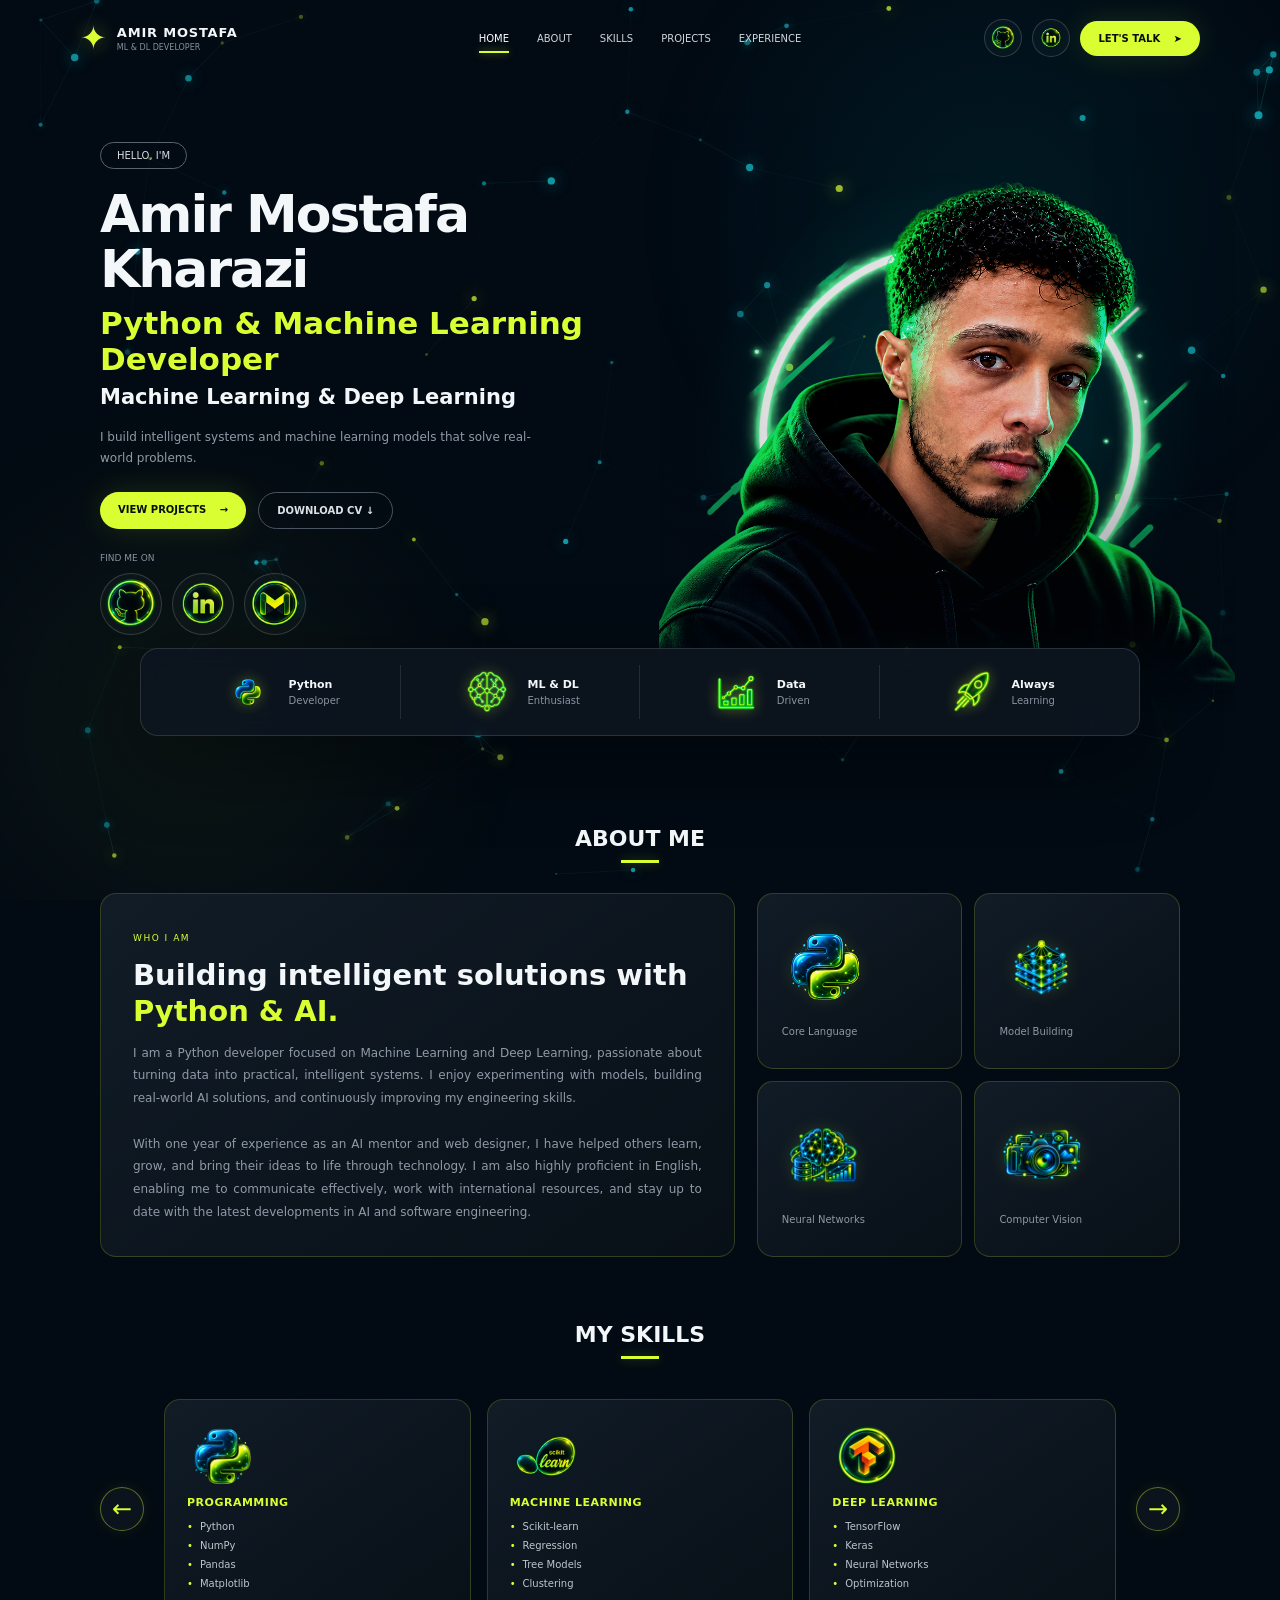
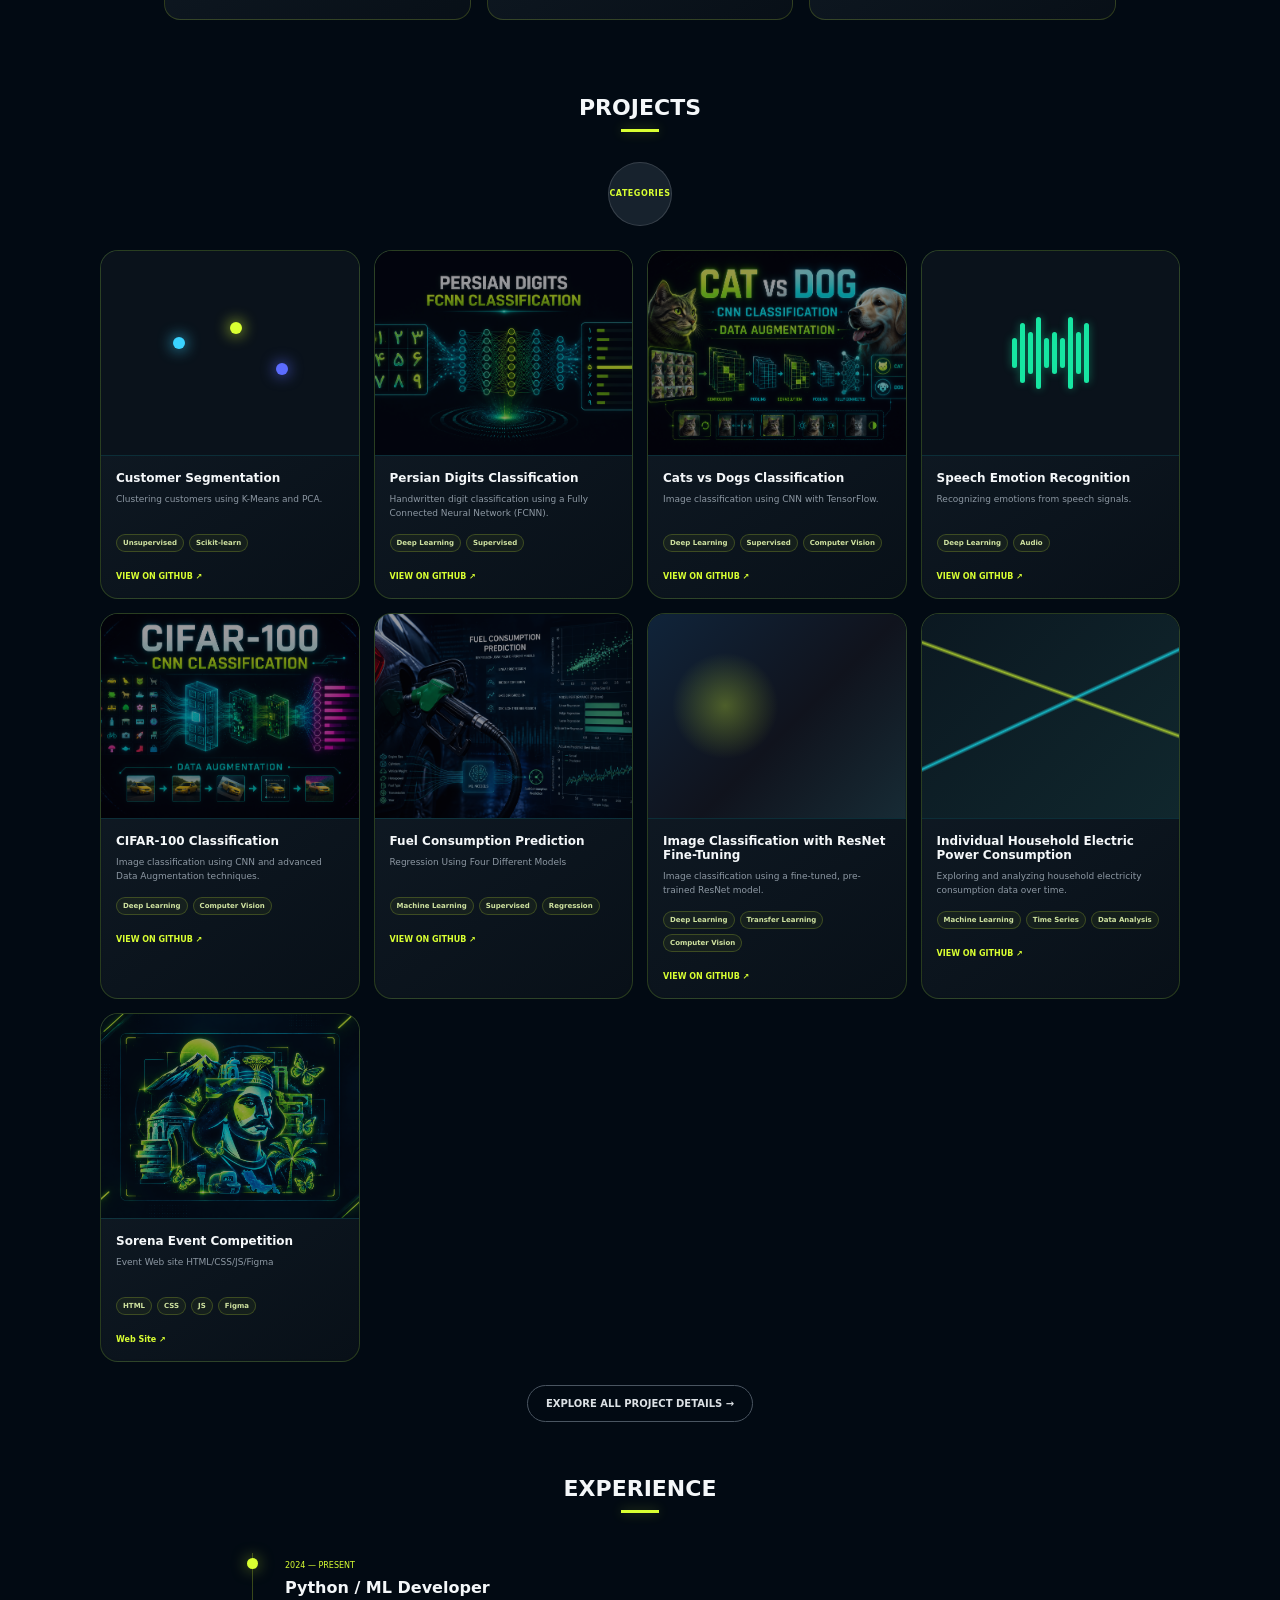
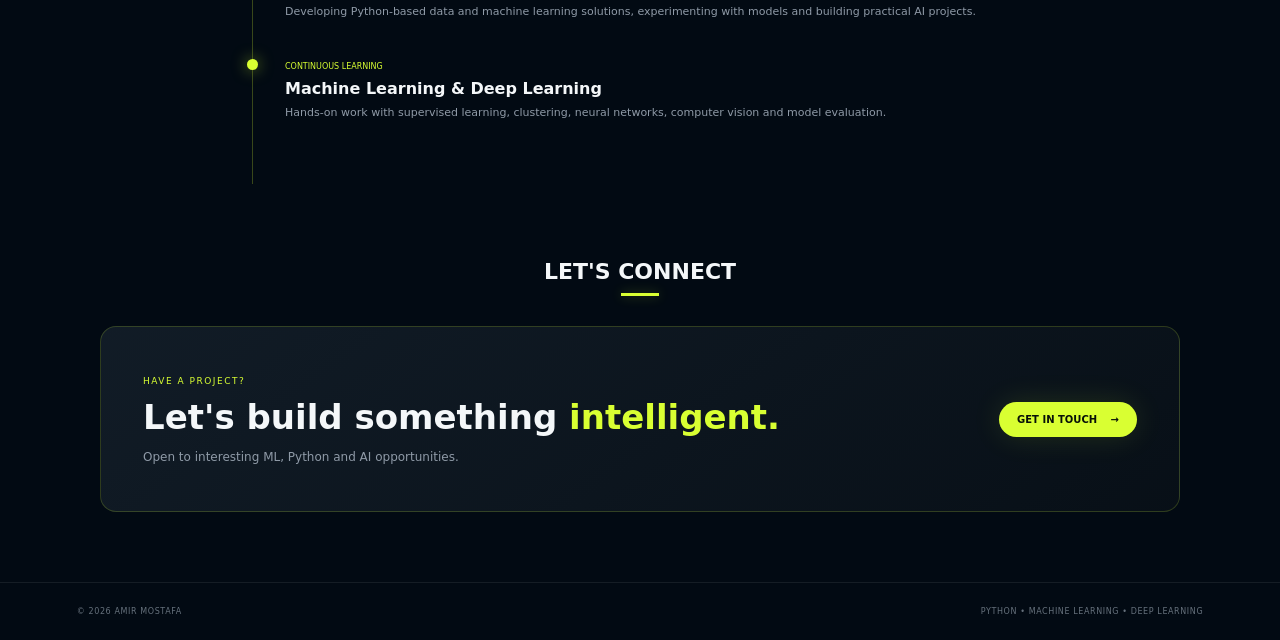
==== index.html @ af784ec3 "Make project cards fully clickable and fix form feedback Use the repository links as full-card targe" ====
<!DOCTYPE html>
<html lang="en">
<head>
  <meta charset="UTF-8" />
  <meta name="viewport" content="width=device-width, initial-scale=1.0" />
  <meta name="description" content="Amir Mostafa Kharazi is a Python Developer specializing in Machine Learning, Deep Learning, Computer Vision, and AI. Explore projects, skills, and experience." />
  <meta http-equiv="Content-Security-Policy" content="default-src 'self'; base-uri 'self'; object-src 'none'; script-src 'self' https://challenges.cloudflare.com 'sha256-Ye3+6H+/PaEq2mBuNrE6Kx7Gah+nmQda/XXirkMk4rs=' 'sha256-NSoJ8pgMjOHdSuZAPU46c/Y2MEa4SiiVqnoPZSyR0kM='; style-src 'self' 'unsafe-inline' https://fonts.googleapis.com; font-src 'self' https://fonts.gstatic.com; img-src 'self'; connect-src 'self' https://vxueupjqhteroleeolpr.supabase.co https://challenges.cloudflare.com; frame-src https://challenges.cloudflare.com; form-action 'self'; upgrade-insecure-requests" />
  <meta name="referrer" content="strict-origin-when-cross-origin" />
  <title>Amir Mostafa Kharazi | Python & Machine Learning Developer</title>

  <!-- LinkedIn / Open Graph Preview -->
  <meta property="og:title" content="Amir Mostafa Kharazi | Python & Machine Learning Developer" />
  <meta property="og:description" content="Explore Python, Machine Learning, Deep Learning, Computer Vision, and AI projects by Amir Mostafa Kharazi." />
  <meta property="og:type" content="website" />
  <meta property="og:url" content="https://amirmostafakharazi.com/" />
  <meta property="og:site_name" content="Amir Mostafa Portfolio" />
  <meta property="og:image" content="https://amirmostafakharazi.com/assets/images/linkedin-preview.png" />
  <meta property="og:image:width" content="1200" />
  <meta property="og:image:height" content="627" />
  <meta property="og:image:type" content="image/png" />

  <!-- Twitter / Social Preview -->
  <meta name="twitter:card" content="summary_large_image" />
  <meta name="twitter:title" content="Amir Mostafa Kharazi | Python & Machine Learning Developer" />
  <meta name="twitter:description" content="Explore Python, Machine Learning, Deep Learning, Computer Vision, and AI projects by Amir Mostafa Kharazi." />
  <meta name="twitter:image" content="https://amirmostafakharazi.com/assets/images/amir.png" />

  <link rel="canonical" href="https://amirmostafakharazi.com/" />
  <meta name="robots" content="index, follow, max-image-preview:large" />
  <meta name="author" content="Amir Mostafa Kharazi" />
  <meta name="theme-color" content="#020a13" />
  <link rel="sitemap" type="application/xml" href="/sitemap.xml" />
  <script type="application/ld+json">
  {
    "@context":"https://schema.org",
    "@type":"Person",
    "name":"Amir Mostafa Kharazi",
    "url":"https://amirmostafakharazi.com/",
    "image":"https://amirmostafakharazi.com/assets/images/amir.png",
    "jobTitle":"Python and Machine Learning Developer",
    "knowsAbout":["Python","Machine Learning","Deep Learning","Artificial Intelligence","Computer Vision","Data Analysis","TensorFlow","Scikit-learn"],
    "sameAs":[
      "https://github.com/python-is-life2022/",
      "https://www.linkedin.com/in/amir-kharazi-7b4a06259/"
    ]
  }
  </script>
  <script type="application/ld+json">
  {
    "@context":"https://schema.org",
    "@type":"WebSite",
    "name":"Amir Mostafa Kharazi Portfolio",
    "url":"https://amirmostafakharazi.com/"
  }
  </script>
  <link rel="preconnect" href="https://fonts.googleapis.com">
  <link rel="preconnect" href="https://fonts.gstatic.com" crossorigin>
  <link href="https://fonts.googleapis.com/css2?family=Inter:wght@400;500;600;700;800&display=swap" rel="stylesheet">
  <link rel="stylesheet" href="css/style.css" />
</head>
<body>
  <div class="page-glow"></div>
  <canvas id="neuralCanvas" aria-hidden="true"></canvas>

  <header class="navbar" id="navbar">
    <a class="brand" href="#home" aria-label="Amir Mostafa home">
      <span class="brand-mark">✦</span>
      <span><strong>AMIR MOSTAFA</strong><small>ML & DL DEVELOPER</small></span>
    </a>

    <button class="menu-toggle" id="menuToggle" aria-label="Open navigation" aria-expanded="false">
      <span></span><span></span><span></span>
    </button>

    <nav id="navMenu">
      <a class="active" href="#home">HOME</a>
      <a href="#about">ABOUT</a>
      <a href="#skills">SKILLS</a>
      <a href="#projects">PROJECTS</a>
      <a href="#experience">EXPERIENCE</a>
    </nav>

    <div class="nav-actions">
      <a class="icon-btn"
        href="https://github.com/python-is-life2022/"
        target="_blank"
        rel="noopener noreferrer"
        aria-label="GitHub">
        <img src="assets/icons/github.png" alt="GitHub">
      </a>

      <a class="icon-btn"
        href="https://www.linkedin.com/in/amir-kharazi-7b4a06259/"
        target="_blank"
        rel="noopener noreferrer"
        aria-label="LinkedIn">
        <img src="assets/icons/linkedin.png" alt="LinkedIn">
      </a>

      <a class="talk-btn" href="contact.html">
        LET'S TALK <span>➤</span>
      </a>
    </div>
  </header>

  <main>
    <section class="hero section" id="home">
      <div class="hero-copy reveal">
        <span class="eyebrow">HELLO, I'M</span>
        <div class="mobile-portrait">
          <div class="hero-visual reveal">
        <div class="portrait-halo"></div>
        <div class="portrait-frame">
          <img src="assets/images/amir.png" alt="Amir Mostafa Kharazi - Python and Machine Learning Developer" />
        </div>
      </div>
        </div>
        <h1>Amir Mostafa Kharazi</h1>
        <h2>Python &amp; Machine Learning Developer</h2>
        <h3>Machine Learning &amp; Deep Learning</h3>
        <p>I build intelligent systems and machine learning models that solve real-world problems.</p>

        <div class="hero-buttons">
          <a class="primary-btn" href="#projects">VIEW PROJECTS <span>→</span></a>
          <a class="secondary-btn" href="assets/Amir-Mostafa-CV.pdf" download>DOWNLOAD CV <span>↓</span></a>
        </div>

        <div class="find-me">
          <span>FIND ME ON</span>
          <div>
            <a class="round-link" 
              href="https://github.com/python-is-life2022/" 
              target="_blank" 
              rel="noopener noreferrer"
              aria-label="GitHub">
              <img src="assets/icons/github.png" alt="GitHub">
            </a>

            <a class="round-link" 
              href="https://www.linkedin.com/in/amir-kharazi-7b4a06259/" 
              target="_blank" 
              rel="noopener noreferrer"
              aria-label="LinkedIn">
              <img src="assets/icons/linkedin.png" alt="LinkedIn">
            </a>

            <a class="round-link" 
              href="mailto:amirmostafakh@gmail.com" 
              aria-label="Email Amir">
              <img src="assets/icons/gmail.png" alt="Gmail">
            </a>
          </div>
        </div>
      </div>
      <div class="hero-visual reveal">
        <div class="portrait-halo"></div>
        <div class="portrait-frame">
          <img src="assets/images/amir.png" alt="Amir Mostafa Kharazi - Python and Machine Learning Developer" />
        </div>
      </div>

<div class="quick-strip reveal">
        <div class="quick-item">
          <div class="quick-icon">
            <img src="./assets/icons/python2.png" alt="Python">
          </div>
          <span>
            <strong>Python</strong>
            <small>Developer</small>
          </span>
        </div>

        <div class="quick-item">
          <div class="quick-icon">
            <img src="./assets/icons/ml.png" alt="Machine Learning">
          </div>
          <span>
            <strong>ML &amp; DL</strong>
            <small>Enthusiast</small>
          </span>
        </div>

        <div class="quick-item">
          <div class="quick-icon">
            <img src="./assets/icons/data_science.png" alt="Data Analysis">
          </div>
          <span>
            <strong>Data</strong>
            <small>Driven</small>
          </span>
        </div>

        <div class="quick-item">
          <div class="quick-icon">
            <img src="./assets/icons/learning.png" alt="Continuous Learning">
          </div>
          <span>
            <strong>Always</strong>
            <small>Learning</small>
          </span>
        </div>
      </div>
    </section>

    <section class="section about" id="about">
      <div class="section-heading reveal"><span>ABOUT ME</span><i></i></div>
      <div class="about-grid">
        <div class="about-card reveal">
          <span class="mini-label">WHO I AM</span>
          <h2>Building intelligent solutions with <em>Python & AI.</em></h2>
          <p class="text-justify">
            I am a Python developer focused on Machine Learning and Deep Learning, passionate about turning data into practical, intelligent systems. I enjoy experimenting with models, building real-world AI solutions, and continuously improving my engineering skills.
            <br><br>
            With one year of experience as an AI mentor and web designer, I have helped others learn, grow, and bring their ideas to life through technology. I am also highly proficient in English, enabling me to communicate effectively, work with international resources, and stay up to date with the latest developments in AI and software engineering.
          </p>
        </div>

        <div class="stats-grid reveal">
          <div class="stat">
            <img src="assets/icons/python.png" alt="Python">
            <span>Core Language</span>
          </div>

          <div class="stat">
            <img src="assets/icons/machine-learning.png" alt="Machine Learning">
            <span>Model Building</span>
          </div>

          <div class="stat">
            <img src="assets/icons/deep-learning.png" alt="Deep Learning">
            <span>Neural Networks</span>
          </div>

          <div class="stat">
            <img src="assets/icons/computer-vision.png" alt="Computer Vision">
            <span>Computer Vision</span>
          </div>
        </div>
      </div>
    </section>

    <section class="section skills" id="skills">
      <div class="section-heading reveal"><span>MY SKILLS</span><i></i></div>

      <div class="skills-slider reveal">
        <button class="skills-arrow skills-prev" type="button" aria-label="Previous skills">
          ←
        </button>

        <div class="skills-viewport">
          <div class="skills-track">
            <article class="skill-card">
              <div class="skill-icon python">
                <img src="assets/icons/python.png" alt="Python">
              </div>
              <h3>PROGRAMMING</h3>
              <ul>
                <li>Python</li>
                <li>NumPy</li>
                <li>Pandas</li>
                <li>Matplotlib</li>
              </ul>
            </article>

            <article class="skill-card">
              <div class="skill-icon ml">
                <img src="assets/icons/scikit-learn.png" alt="Scikit-learn">
              </div>
              <h3>MACHINE LEARNING</h3>
              <ul>
                <li>Scikit-learn</li>
                <li>Regression</li>
                <li>Tree Models</li>
                <li>Clustering</li>
              </ul>
            </article>

            <article class="skill-card">
              <div class="skill-icon dl">
                <img src="assets/icons/tensorflow.png" alt="TensorFlow">
              </div>
              <h3>DEEP LEARNING</h3>
              <ul>
                <li>TensorFlow</li>
                <li>Keras</li>
                <li>Neural Networks</li>
                <li>Optimization</li>
              </ul>
            </article>

            <article class="skill-card">
              <div class="skill-icon back">
                <img src="assets/icons/django.png" alt="Django">
              </div>
              <h3>BACKEND</h3>
              <ul>
                <li>Django</li>
                <li>REST APIs</li>
                <li>MySQL</li>
                <li>Python Backend</li>
              </ul>
            </article>

            <article class="skill-card">
              <div class="skill-icon gui">
                <img src="assets/icons/qt.png" alt="Qt">
              </div>
              <h3>GUI DEVELOPMENT</h3>
              <ul>
                <li>PyQt6</li>
                <li>PySide6</li>
                <li>Desktop Apps</li>
              </ul>
            </article>
          </div>
        </div>

        <button class="skills-arrow skills-next" type="button" aria-label="Next skills">
          →
        </button>
      </div>
    </section>

    <section class="section projects" id="projects">
      <div class="section-heading reveal"><span>PROJECTS</span><i></i></div>
      <div class="category-filter reveal">
        <button class="category-toggle" type="button" aria-expanded="false" aria-controls="projectFilters">
          CATEGORIES
        </button>
        <div class="category-scroll-area">
          <div class="filters" id="projectFilters" hidden>
            <button class="filter active" data-filter="all">ALL</button>
            <button class="filter" data-filter="machine-learning">MACHINE LEARNING</button>
            <button class="filter" data-filter="deep-learning">DEEP LEARNING</button>
            <button class="filter" data-filter="computer-vision">COMPUTER VISION</button>
            <button class="filter" data-filter="audio">AUDIO PROCESSING</button>
            <button class="filter" data-filter="supervised">SUPERVISED</button>
            <button class="filter" data-filter="unsupervised">UNSUPERVISED</button>
            <button class="filter" data-filter="web-design">WEB DESIGN</button>
          </div>
          <button class="category-next" type="button" aria-label="Scroll categories right" hidden>→</button>
        </div>
      </div>

      <div class="projects-grid">
        <a class="project-card reveal" data-tags="machine-learning unsupervised" href="https://github.com/" target="_blank" rel="noopener noreferrer">
          <div class="project-art clustering"><span></span><span></span><span></span></div>
          <div class="project-body"><h3>Customer Segmentation</h3><p>Clustering customers using K-Means and PCA.</p><div class="tags"><b>Unsupervised</b><b>Scikit-learn</b></div><span class="project-link-label">VIEW ON GITHUB ↗</span></div>
        </a>

        <a class="project-card reveal" data-tags="deep-learning supervised computer-vision" href="https://github.com/python-is-life2022/Persian-Digits-Hand-Writing-Image-Classification-Fully-Connected-Neural-Network" target="_blank" rel="noopener noreferrer">
          <div class="project-art digits"></div>
          <div class="project-body">
            <h3>Persian Digits Classification</h3>
            <p>Handwritten digit classification using a Fully Connected Neural Network (FCNN).</p>
            <div class="tags"><b>Deep Learning</b><b>Supervised</b></div>
            <span class="project-link-label">VIEW ON GITHUB ↗</span>
          </div>
        </a>

        <a class="project-card reveal" data-tags="deep-learning supervised computer-vision" href="https://github.com/python-is-life2022/Cats-vs-Dogs-Image-Classification-CNN" target="_blank" rel="noopener noreferrer">
          <div class="project-art dogscats"></div>
          <div class="project-body">
            <h3>Cats vs Dogs Classification</h3>
            <p>Image classification using CNN with TensorFlow.</p>
            <div class="tags">
              <b>Deep Learning</b>
              <b>Supervised</b>
              <b>Computer Vision</b>
            </div>
            <span class="project-link-label">VIEW ON GITHUB ↗</span>
          </div>
        </a>

        <a class="project-card reveal" data-tags="deep-learning audio supervised" href="https://github.com/" target="_blank" rel="noopener noreferrer">
          <div class="project-art waveform"><i></i><i></i><i></i><i></i><i></i><i></i><i></i><i></i><i></i><i></i></div>
          <div class="project-body"><h3>Speech Emotion Recognition</h3><p>Recognizing emotions from speech signals.</p><div class="tags"><b>Deep Learning</b><b>Audio</b></div><span class="project-link-label">VIEW ON GITHUB ↗</span></div>
        </a>
        <a class="project-card reveal" data-tags="deep-learning computer-vision supervised" href="https://github.com/python-is-life2022/Cifar100-images-classification-CNN" target="_blank" rel="noopener noreferrer">
        <div class="project-art cifar"></div>
        <div class="project-body">
          <h3>CIFAR-100 Classification</h3>
          <p>Image classification using CNN and advanced Data Augmentation techniques.</p>
          <div class="tags"><b>Deep Learning</b><b>Computer Vision</b></div>
          <span class="project-link-label">VIEW ON GITHUB ↗</span>
        </div>
       </a>
      <a class="project-card reveal" data-tags="machine-learning supervised" href="https://github.com/python-is-life2022/Fuel-Consumption-Regression-Models" target="_blank" rel="noopener noreferrer">
          <div class="project-art co2"><i></i><i></i><i></i><i></i><i></i><i></i><i></i><i></i><i></i><i></i></div>
          <div class="project-body">
             <h3>Fuel Consumption Prediction</h3>
             <p>Regression Using Four Different Models</p>
             <div class="tags"><b>Machine Learning</b><b>Supervised</b><b>Regression</b></div>
             <span class="project-link-label">VIEW ON GITHUB ↗</span></div>
        </a>

        <a class="project-card reveal" data-tags="deep-learning supervised computer-vision" href="https://github.com/python-is-life2022/image-classification-resnet-finetuning" target="_blank" rel="noopener noreferrer">
          <div class="project-art resnet"></div>
          <div class="project-body">
            <h3>Image Classification with ResNet Fine-Tuning</h3>
            <p>Image classification using a fine-tuned, pre-trained ResNet model.</p>
            <div class="tags"><b>Deep Learning</b><b>Transfer Learning</b><b>Computer Vision</b></div>
            <span class="project-link-label">VIEW ON GITHUB ↗</span>
          </div>
        </a>

        <a class="project-card reveal" data-tags="machine-learning supervised" href="https://github.com/python-is-life2022/individual-household-electric-power-consumption" target="_blank" rel="noopener noreferrer">
          <div class="project-art power-consumption"></div>
          <div class="project-body">
            <h3>Individual Household Electric Power Consumption</h3>
            <p>Exploring and analyzing household electricity consumption data over time.</p>
            <div class="tags"><b>Machine Learning</b><b>Time Series</b><b>Data Analysis</b></div>
            <span class="project-link-label">VIEW ON GITHUB ↗</span>
          </div>
        </a>

        <a class="project-card reveal" data-tags="web-design" href="https://sorena-competition.com/" target="_blank" rel="noopener noreferrer">
          <div class="project-art sorena-competition"><i></i><i></i><i></i><i></i><i></i><i></i><i></i><i></i><i></i><i></i></div>
          <div class="project-body">
             <h3>Sorena Event Competition</h3>
             <p>Event Web site HTML/CSS/JS/Figma</p>
             <div class="tags"><b>HTML</b><b>CSS</b><b>JS</b><b>Figma</b></div>
             <span class="project-link-label">Web Site ↗</span></div>
        </a>
      </div>
      <div class="projects-more reveal">
        <a class="secondary-btn" href="projects.html">EXPLORE ALL PROJECT DETAILS <span>→</span></a>
      </div>
    </section>

    <section class="section experience" id="experience">
      <div class="section-heading reveal"><span>EXPERIENCE</span><i></i></div>
      <div class="timeline reveal">
        <div class="timeline-line"></div>
        <article><span class="dot"></span><div><small>2024 — PRESENT</small><h3>Python / ML Developer</h3><p>Developing Python-based data and machine learning solutions, experimenting with models and building practical AI projects.</p></div></article>
        <article><span class="dot"></span><div><small>CONTINUOUS LEARNING</small><h3>Machine Learning &amp; Deep Learning</h3><p>Hands-on work with supervised learning, clustering, neural networks, computer vision and model evaluation.</p></div></article>
      </div>
    </section>

    <section class="section contact" id="contact">
      <div class="section-heading reveal"><span>LET'S CONNECT</span><i></i></div>
      <div class="contact-card reveal">
        <div><span class="mini-label">HAVE A PROJECT?</span><h2>Let's build something <em>intelligent.</em></h2><p>Open to interesting ML, Python and AI opportunities.</p></div>
        <a class="primary-btn" href="contact.html">GET IN TOUCH <span>→</span></a>
      </div>
    </section>
  </main>

  <footer><span>© 2026 AMIR MOSTAFA</span><span>PYTHON • MACHINE LEARNING • DEEP LEARNING</span></footer>
  <script src="js/script.js"></script>
</body>
</html>
---- css/style.css ----
:root {
  --bg: #020a13;
  --panel: #0d1620;
  --panel2: #111c27;
  --line: rgba(218, 255, 45, 0.24);
  --lime: #d9ff32;
  --text: #f4f7f9;
  --muted: #8f9aa7;
  --cyan: #18d9e8;
  --max: 1080px;
  --shadow: 0 24px 80px rgba(0, 0, 0, 0.42);
}

/* ===== Reset ===== */
* {
  box-sizing: border-box;
  margin: 0;
  padding: 0;
}

html {
  scroll-behavior: smooth;
}

body {
  font-family: Inter, system-ui, sans-serif;
  background: var(--bg);
  color: var(--text);
  overflow-x: hidden;
}

body::before {
  content: "";
  position: fixed;
  inset: 0;
  pointer-events: none;
  z-index: -2;
  background:
    radial-gradient(circle at 78% 24%, rgba(0, 210, 225, 0.08), transparent 30%),
    radial-gradient(circle at 15% 80%, rgba(217, 255, 50, 0.05), transparent 26%);
}

a {
  color: inherit;
  text-decoration: none;
}

button {
  font: inherit;
}

.section {
  width: min(var(--max), calc(100% - 48px));
  margin: auto;
}

.text-justify {
  text-align: justify;
}


.navbar {
  width: min(1120px, calc(100% - 48px));
  height: 76px;
  margin: auto;
  position: relative;
  z-index: 20;
  display: grid;
  grid-template-columns: 1fr auto 1fr;
  align-items: center;
  gap: 20px;
}

.brand {
  grid-column: 1;
  justify-self: start;
  display: flex;
  align-items: center;
  gap: 10px;
}

.brand-mark {
  font-size: 32px;
  color: var(--lime);
  filter: drop-shadow(0 0 10px rgba(217, 255, 50, 0.45));
}

.brand strong {
  display: block;
  font-size: 13px;
  letter-spacing: 0.8px;
}

.brand small {
  display: block;
  margin-top: 3px;
  color: #87909c;
  font-size: 8px;
}

.navbar > nav {
  grid-column: 2;
  display: flex;
  align-items: center;
  justify-content: center;
  gap: 28px;
  white-space: nowrap;
}

.navbar > nav a {
  position: relative;
  padding: 12px 0;
  color: #d0d5da;
  font-size: 10px;
  transition: color 0.25s ease;
}

.navbar > nav a::after {
  content: "";
  position: absolute;
  bottom: 3px;
  left: 0;
  width: 100%;
  height: 2px;
  background: var(--lime);
  box-shadow: 0 0 8px rgba(217, 255, 50, 0.5);
  transform: scaleX(0);
  transform-origin: center;
  transition: transform 0.25s ease;
}

.navbar > nav a:hover,
.navbar > nav a.active {
  color: #fff;
}

.navbar > nav a:hover::after,
.navbar > nav a.active::after {
  transform: scaleX(1);
}

.talk-btn.active {
  position: relative;
}

.talk-btn.active::after {
  content: "";
  position: absolute;
  right: 18px;
  bottom: 5px;
  left: 18px;
  height: 2px;
  background: #071008;
}

.nav-actions {
  grid-column: 3;
  justify-self: end;
  display: flex;
  align-items: center;
  gap: 10px;
}

.icon-btn {
  width: 38px;
  height: 38px;
  display: grid;
  place-items: center;
  overflow: hidden;
  flex-shrink: 0;
  border: 1px solid rgba(255, 255, 255, 0.17);
  border-radius: 50%;
  background: rgba(255, 255, 255, 0.025);
  transition:
    transform 0.25s ease,
    border-color 0.25s ease,
    box-shadow 0.25s ease,
    background-color 0.25s ease;
}

.icon-btn img {
  width: 26px;
  height: 26px;
  display: block;
  object-fit: contain;
  transition: transform 0.25s ease, filter 0.25s ease;
}

.icon-btn:hover {
  transform: translateY(-3px);
  border-color: var(--lime);
  background-color: rgba(217, 255, 50, 0.06);
  box-shadow: 0 0 16px rgba(217, 255, 50, 0.3);
}

.icon-btn:hover img {
  transform: scale(1.12);
  filter: drop-shadow(0 0 5px rgba(217, 255, 50, 0.6));
}

.talk-btn,
.primary-btn {
  padding: 12px 18px;
  border-radius: 30px;
  background: var(--lime);
  color: #071008;
  font-size: 10px;
  font-weight: 800;
  box-shadow: 0 0 30px rgba(217, 255, 50, 0.12);
  transition:
    transform 0.25s ease,
    box-shadow 0.25s ease,
    background-color 0.25s ease;
}

.talk-btn span,
.primary-btn span {
  margin-left: 10px;
}

.talk-btn:hover,
.primary-btn:hover {
  transform: translateY(-2px);
  background: #e4ff58;
  box-shadow: 0 8px 28px rgba(217, 255, 50, 0.22);
}

.menu-toggle {
  display: none;
  border: 0;
  background: none;
  color: #fff;
  font-size: 24px;
  cursor: pointer;
}



.hero {
  position: relative;
  display: grid;
  grid-template-columns: 1fr 0.95fr;
  align-items: center;
  gap: 10px;
  min-height: 670px;
}

#neuralCanvas {
  position: fixed;
  inset: 0;
  z-index: -1;
  width: 100%;
  height: 100%;
  pointer-events: none;
  opacity: 0.8;
}

.hero-copy {
  position: relative;
  z-index: 2;
  padding: 55px 0 100px;
}

.eyebrow {
  display: inline-block;
  margin-bottom: 18px;
  padding: 7px 16px;
  border: 1px solid #59636e;
  border-radius: 30px;
  color: #d8dde2;
  font-size: 10px;
}

.hero h1 {
  font-size: 52px;
  line-height: 1.05;
  letter-spacing: -2px;
}

.hero h2 {
  margin-top: 8px;
  color: var(--lime);
  font-size: 31px;
}

.hero h3 {
  margin-top: 8px;
  font-size: 21px;
  font-weight: 600;
}

.hero p {
  max-width: 460px;
  margin: 18px 0 22px;
  color: var(--muted);
  font-size: 12px;
  line-height: 1.8;
}

.hero-buttons {
  display: flex;
  gap: 12px;
}

.secondary-btn {
  padding: 12px 18px;
  border: 1px solid #4a5561;
  border-radius: 30px;
  color: #dce1e5;
  font-size: 10px;
  font-weight: 700;
  transition: 0.25s ease;
}

.secondary-btn:hover {
  transform: translateY(-2px);
  border-color: var(--lime);
  color: var(--lime);
}



.find-me {
  margin-top: 24px;
}

.find-me > span {
  display: block;
  margin-bottom: 10px;
  color: #88939e;
  font-size: 9px;
}

.find-me > div {
  display: flex;
  gap: 10px;
}

.round-link {
  width: 62px;
  height: 62px;
  display: grid;
  place-items: center;
  overflow: hidden;
  flex-shrink: 0;
  border: 1px solid rgba(255, 255, 255, 0.17);
  border-radius: 50%;
  background: rgba(255, 255, 255, 0.025);
  transition:
    transform 0.25s ease,
    border-color 0.25s ease,
    box-shadow 0.25s ease,
    background-color 0.25s ease;
}

.round-link img {
  width: 56px;
  height: 56px;
  display: block;
  object-fit: contain;
  transition: transform 0.25s ease, filter 0.25s ease;
}

.round-link:hover {
  transform: translateY(-4px);
  border-color: var(--lime);
  background-color: rgba(217, 255, 50, 0.06);
  box-shadow: 0 0 18px rgba(217, 255, 50, 0.3);
}

.round-link:hover img {
  transform: scale(1.08);
  filter: drop-shadow(0 0 5px rgba(217, 255, 50, 0.55));
}

/* Hero image */
.hero-visual {
  position: relative;
  z-index: 1;
  display: flex;
  align-items: flex-end;
  justify-content: center;
  height: 600px;             
  margin-right: -55px;       
}

.portrait-halo {
  position: absolute;
  width: 560px;               
  height: 560px;              
  border-radius: 50%;
  background: radial-gradient(circle, rgba(16, 232, 221, 0.15), transparent 66%);
  filter: blur(3px);
}

.portrait-frame {
  position: relative;
  display: flex;
  align-items: flex-end;
  justify-content: center;
  width: 115%;                
  height: 100%;
  mask-image: linear-gradient(to bottom, #000 86%, transparent 100%);
}

.portrait-frame::after {
  content: "";
  position: absolute;
  inset: 0;
  z-index: 1;
  pointer-events: none;
  background:
    linear-gradient(
      90deg,
      rgba(2, 10, 19, 0.08),
      transparent 28%,
      transparent 75%,
      rgba(2, 10, 19, 0.18)
    ),
    linear-gradient(
      0deg,
      rgba(2, 10, 19, 0.55),
      transparent 42%
    );
}

.portrait-frame img {
  width: 100%;
  height: 100%;
  display: block;
  object-fit: contain;
  object-position: center bottom;
  mix-blend-mode: normal;
  filter: contrast(1.15) brightness(0.9) saturate(0.9);
  transform: scale(1.4);
  transform-origin: center bottom;
}



.quick-strip {
  position: absolute;
  z-index: 4;
  right: 40px;
  bottom: 10px;
  left: 40px;
  display: grid;
  grid-template-columns: repeat(4, 1fr);
  padding: 16px 20px;
  border: 1px solid rgba(255, 255, 255, 0.13);
  border-radius: 18px;
  background: rgba(13, 22, 32, 0.9);
  box-shadow: var(--shadow);
  backdrop-filter: blur(12px);
}

.quick-item {
  display: flex;
  align-items: center;
  justify-content: center;
  gap: 14px;
  border-right: 1px solid rgba(255, 255, 255, 0.1);
}

.quick-item:last-child {
  border-right: 0;
}

.quick-icon {
  width: 54px;
  height: 54px;
  display: grid;
  place-items: center;
  flex-shrink: 0;
  background: transparent;
  border: none;
  border-radius: 0;
  overflow: visible;
  transition: transform 0.28s ease, filter 0.28s ease;
}

.quick-icon img {
  width: 48px;
  height: 48px;
  display: block;
  object-fit: contain;
  filter: drop-shadow(0 0 7px rgba(217, 255, 50, 0.35));
  transition: transform 0.28s ease, filter 0.28s ease;
}

.quick-item:hover .quick-icon {
  transform: translateY(-4px);
}

.quick-item:hover .quick-icon img {
  transform: scale(1.16) rotate(-4deg);
  filter:
    drop-shadow(0 0 6px rgba(217, 255, 50, 0.8))
    drop-shadow(0 0 16px rgba(217, 255, 50, 0.45));
}

.quick-item strong,
.quick-item small {
  display: block;
  transition: color 0.28s ease, transform 0.28s ease;
}

.quick-item:hover strong {
  color: var(--lime);
}

.quick-item strong {
  font-size: 11px;
}

.quick-item small {
  margin-top: 4px;
  color: #8994a0;
  font-size: 10px;
}



.section-heading {
  padding: 65px 0 30px;
  text-align: center;
}

.section-heading span {
  font-size: 22px;
  font-weight: 800;
}

.section-heading i {
  display: block;
  width: 38px;
  height: 3px;
  margin: 9px auto 0;
  background: var(--lime);
  box-shadow: 0 0 12px rgba(217, 255, 50, 0.3);
}



.about {
  padding-top: 15px;
}

.about-grid {
  display: grid;
  grid-template-columns: 1.2fr 0.8fr;
  gap: 22px;
}

.about-card,
.stat,
.skill-card,
.project-card,
.contact-card {
  border: 1px solid rgba(217, 255, 50, 0.18);
  border-radius: 16px;
  background: linear-gradient(145deg, rgba(18, 29, 40, 0.96), rgba(8, 16, 24, 0.96));
}

.contact-page-main {
  width: min(100% - 40px, 920px);
  margin: 0 auto;
  padding: 150px 0 90px;
}

.contact-intro {
  max-width: 700px;
  margin: 0 auto 34px;
  text-align: center;
}

.contact-intro h1 {
  margin: 16px 0;
  color: #f4f8fb;
  font-size: clamp(32px, 5vw, 58px);
  line-height: 1.08;
}

.contact-intro h1 em {
  color: var(--lime);
  font-style: normal;
}

.contact-intro p {
  margin: 0;
  color: #9daab5;
  font-size: 15px;
}

.contact-form-card {
  padding: clamp(24px, 5vw, 52px);
  border: 1px solid rgba(180, 255, 57, 0.2);
  border-radius: 24px;
  background: linear-gradient(145deg, rgba(18, 29, 40, 0.96), rgba(8, 16, 24, 0.96));
  box-shadow: 0 18px 55px rgba(0, 0, 0, 0.25), 0 0 30px rgba(24, 217, 232, 0.05);
}

.contact-form-heading h2 {
  margin: 10px 0 30px;
  color: #f4f8fb;
  font-size: clamp(22px, 3vw, 32px);
}

.form-grid {
  display: grid;
  grid-template-columns: repeat(2, minmax(0, 1fr));
  gap: 18px;
}

#projectContactForm label {
  display: flex;
  flex-direction: column;
  gap: 8px;
  margin-bottom: 18px;
}

#projectContactForm label > span {
  color: var(--lime);
  font-size: 10px;
  font-weight: 700;
  letter-spacing: 0.8px;
}

#projectContactForm input,
#projectContactForm select,
#projectContactForm textarea {
  width: 100%;
  border: 1px solid rgba(255, 255, 255, 0.13);
  border-radius: 12px;
  outline: none;
  background: rgba(5, 14, 23, 0.8);
  color: #edf5f8;
  font: inherit;
  padding: 14px 16px;
  transition: border-color 0.25s ease, box-shadow 0.25s ease;
}

#projectContactForm input::placeholder,
#projectContactForm textarea::placeholder {
  color: #71808b;
}

#projectContactForm textarea {
  min-height: 150px;
  resize: vertical;
}

#projectContactForm input:focus,
#projectContactForm select:focus,
#projectContactForm textarea:focus {
  border-color: var(--lime);
  box-shadow: 0 0 0 3px rgba(217, 255, 50, 0.1);
}

.form-submit {
  border: 0;
  margin-top: 8px;
}

.form-honeypot {
  position: absolute;
  width: 1px;
  height: 1px;
  overflow: hidden;
  clip-path: inset(50%);
  white-space: nowrap;
}

#turnstileWidget {
  min-height: 65px;
  margin: 18px 0 8px;
}

.form-note {
  margin: 14px 0 0;
  color: #71808b;
  font-size: 11px;
}

.form-submit:disabled {
  cursor: wait;
  opacity: 0.65;
}

.form-status {
  min-height: 18px;
  margin: 10px 0 0;
  color: var(--lime);
  font-size: 12px;
}

.form-status.error {
  color: #ff7890;
}

@media (max-width: 760px) {
  .contact-page-main {
    width: min(100% - 28px, 600px);
    padding: 115px 0 60px;
  }

  .form-grid {
    grid-template-columns: 1fr;
    gap: 0;
  }

  .contact-form-card {
    border-radius: 18px;
  }
}

.about-card {
  padding: 32px;
}

.mini-label {
  color: var(--lime);
  font-size: 9px;
  letter-spacing: 1.5px;
}

.about h2 {
  max-width: 620px;
  margin: 12px 0;
  font-size: 29px;
  line-height: 1.25;
}

.about em,
.contact em {
  color: var(--lime);
  font-style: normal;
}

.about p,
.contact p {
  color: var(--muted);
  font-size: 12px;
  line-height: 1.9;
}

.stats-grid {
  display: grid;
  grid-template-columns: 1fr 1fr;
  gap: 12px;
}

.stat {
  display: flex;
  flex-direction: column;
  align-items: flex-start;
  justify-content: center;
  padding: 24px;
  transition: 0.3s ease;
}

.stat img {
  width: 85px;
  height: 85px;
  margin-bottom: 14px;
  object-fit: contain;
  filter: drop-shadow(0 0 8px rgba(217, 255, 50, 0.12));
}

.stat span {
  margin-top: 2px;
  color: #8d98a3;
  font-size: 10px;
}

/* ========================================
   SKILLS & CAROUSEL
======================================== */

.skills-slider {
  position: relative;
  display: flex;
  align-items: center;
  justify-content: center;
  gap: 16px;
  width: 100%;
  margin: 0 auto;
}

.skills-viewport {
  width: 100%;
  overflow: hidden;
  padding: 10px 4px;
}

.skills-track {
  display: flex;
  gap: 16px;
  width: 100%;
  transition: transform 0.5s cubic-bezier(0.25, 1, 0.5, 1);
  will-change: transform;
}

/* Desktop: 3 Cards per view */
.skill-card {
  flex: 0 0 calc((100% - 32px) / 3);
  min-width: 0;
  min-height: 205px;
  padding: 22px;
  transition: transform 0.3s ease, border-color 0.3s ease;
}

.skills-arrow {
  width: 44px;
  height: 44px;
  display: grid;
  place-items: center;
  flex-shrink: 0;
  border: 1px solid rgba(217, 255, 50, 0.38);
  border-radius: 50%;
  background: rgba(13, 22, 32, 0.9);
  color: var(--lime);
  font-size: 24px;
  line-height: 1;
  cursor: pointer;
  box-shadow: 0 0 18px rgba(217, 255, 50, 0.08);
  transition:
    transform 0.25s ease,
    background-color 0.25s ease,
    box-shadow 0.25s ease,
    color 0.25s ease;
}

.skills-arrow:hover {
  transform: scale(1.12);
  background: var(--lime);
  color: #071008;
  box-shadow: 0 0 24px rgba(217, 255, 50, 0.38);
}

.skills-arrow:active {
  transform: scale(0.95);
}

.skill-card:hover,
.project-card:hover,
.stat:hover {
  transform: translateY(-6px);
  border-color: rgba(217, 255, 50, 0.5);
}

.skill-icon {
  display: grid;
  width: 54px;
  height: 54px;
  margin-bottom: 20px;
  place-items: center;
  border-radius: 14px;
}

.skill-icon img {
  display: block;
  width: 70px;
  height: 70px;
  object-fit: contain;
}

.skill-card h3 {
  margin-bottom: 12px;
  color: var(--lime);
  font-size: 11px;
  letter-spacing: 0.5px;
}

.skill-card li {
  margin: 8px 0;
  color: #bdc5cc;
  font-size: 10px;
  list-style: none;
}

.skill-card li::before {
  margin-right: 7px;
  color: var(--lime);
  content: "•";
}

/* ========================================
   PROJECTS
======================================== */

.category-filter {
  display: flex;
  flex-direction: row;
  justify-content: center;
  align-items: center;
  gap: 14px;
  width: 100%;
  margin-bottom: 24px;
  transition: gap 0.45s ease;
}

.category-filter:not(.open) .category-scroll-area {
  display: none;
}

.category-filter.open {
  gap: 14px;
}

.category-toggle {
  display: inline-flex;
  align-items: center;
  justify-content: center;
  flex: 0 0 64px;
  width: 64px;
  height: 64px;
  min-height: 44px;
  padding: 12px;
  border: 1px solid rgba(255, 255, 255, 0.14);
  border-radius: 999px;
  background: #17222d;
  color: #d9ff32;
  font-size: 8px;
  font-weight: 700;
  letter-spacing: 0.5px;
  line-height: 1.25;
  cursor: pointer;
  transition: transform 1.8s cubic-bezier(.16, 1, .3, 1), background 0.25s ease, box-shadow 0.25s ease;
}

.category-toggle:hover,
.category-toggle:focus-visible {
  background: #223342;
  box-shadow: 0 0 16px rgba(217, 255, 50, 0.16);
}

.category-toggle:focus-visible {
  outline: 2px solid var(--lime);
  outline-offset: 3px;
}

.category-filter.open .category-toggle {
  transform: translateX(-18px) rotate(360deg);
}

.filters[hidden] {
  display: none;
}

.category-scroll-area {
  display: flex;
  align-items: center;
  gap: 10px;
  min-width: 0;
  width: min(100%, 620px);
  max-width: min(100%, 620px);
}

.category-filter.open .category-scroll-area {
  animation: category-area-reveal 1.15s cubic-bezier(.16, 1, .3, 1) both;
}

.filters:not([hidden]) {
  animation: categories-reveal 0.8s ease both;
}

.filters {
  display: flex;
  justify-content: flex-start;
  gap: 8px;
  flex-wrap: nowrap;
  width: 560px;
  margin: 0;
  padding: 2px;
  overflow-x: auto;
  overflow-y: hidden;
  direction: ltr;
  scrollbar-width: none;
  overscroll-behavior-inline: contain;
  -webkit-overflow-scrolling: touch;
}

.filters::-webkit-scrollbar {
  display: none;
}

.filter {
  flex: 0 0 calc((100% - 24px) / 4);
  min-width: 0;
  padding: 9px 14px;
  border: 1px solid rgba(255, 255, 255, 0.1);
  border-radius: 20px;
  background: #17222d;
  color: #aeb7c0;
  font-size: 9px;
  white-space: nowrap;
  cursor: pointer;
  transition: 0.25s ease;
  direction: ltr;
  animation: category-item-reveal 0.85s both;
}

.category-next {
  display: inline-flex;
  flex: 0 0 38px;
  align-items: center;
  justify-content: center;
  width: 38px;
  height: 38px;
  border: 1px solid rgba(255, 255, 255, 0.14);
  border-radius: 50%;
  background: #17222d;
  color: var(--lime);
  font-size: 20px;
  cursor: pointer;
  transition: background 0.25s ease, transform 1s cubic-bezier(.16, 1, .3, 1);
}

.category-next:hover,
.category-next:focus-visible {
  background: #223342;
}

.category-next:focus-visible {
  outline: 2px solid var(--lime);
  outline-offset: 3px;
}

.category-next.spin {
  transform: rotate(360deg);
}

@keyframes categories-reveal {
  from {
    opacity: 0;
    transform: translateX(28px);
  }

  @keyframes category-area-reveal {
    from {
      opacity: 0;
      transform: translateX(24px);
    }
    to {
      opacity: 1;
      transform: translateX(0);
    }
  }
  to {
    opacity: 1;
    transform: translateX(0);
  }
}

.filters:not([hidden]) .filter:nth-child(1) { animation-delay: 0.08s; }
.filters:not([hidden]) .filter:nth-child(2) { animation-delay: 0.18s; }
.filters:not([hidden]) .filter:nth-child(3) { animation-delay: 0.28s; }
.filters:not([hidden]) .filter:nth-child(4) { animation-delay: 0.38s; }
.filters:not([hidden]) .filter:nth-child(5) { animation-delay: 0.48s; }
.filters:not([hidden]) .filter:nth-child(6) { animation-delay: 0.58s; }
.filters:not([hidden]) .filter:nth-child(7) { animation-delay: 0.68s; }
.filters:not([hidden]) .filter:nth-child(8) { animation-delay: 0.78s; }

@keyframes category-item-reveal {
  from {
    opacity: 0;
    transform: translateX(22px) scale(0.96);
  }
  to {
    opacity: 1;
    transform: translateX(0) scale(1);
  }
}

@media (max-width: 760px) {
  .category-filter {
    gap: 8px;
  }

  .category-toggle {
    flex-basis: 58px;
    width: 58px;
    height: 58px;
    padding: 10px;
    font-size: 7px;
  }

  .category-scroll-area {
    flex: 1 1 auto;
    width: auto;
    max-width: none;
  }

  .category-filter.open .category-toggle {
    transform: translateX(-10px) rotate(360deg);
  }

  .category-next {
    display: none !important;
  }

  .filters {
    width: 100%;
  }

  .filter {
    flex-basis: auto;
  }
}

.filter.active,
.filter:hover {
  background: var(--lime);
  color: #091009;
}

.projects-grid {
  display: grid;
  grid-template-columns: repeat(4, 1fr);
  gap: 14px;
}

.project-card {
  overflow: hidden;
  transition: 0.3s ease;
}

.project-art {
  position: relative;
  display: flex;
  align-items: center;
  justify-content: center;
  overflow: hidden;
  height: 115px;
  background: #0a121b;
}

.clustering span {
  position: absolute;
  width: 12px;
  height: 12px;
  border-radius: 50%;
  background: #3ad3ff;
  box-shadow: 0 0 15px #3ad3ff;
}

.clustering span:nth-child(1) {
  top: 42%;
  left: 28%;
}

.clustering span:nth-child(2) {
  top: 35%;
  left: 50%;
  background: var(--lime);
  box-shadow: 0 0 15px var(--lime);
}

.clustering span:nth-child(3) {
  top: 55%;
  left: 68%;
  background: #5c6cff;
  box-shadow: 0 0 15px #5c6cff;
}

.digits {
  flex-direction: column;
  gap: 6px;
}

.digits span {
  color: #e9edf1;
  font-size: 16px;
  letter-spacing: 7px;
}

.digits span:first-child {
  color: #fff;
}

.pets span {
  margin: 0 4px;
  font-size: 52px;
}

.waveform {
  gap: 3px;
}

.waveform i {
  display: block;
  width: 5px;
  height: 30px;
  border-radius: 10px;
  background: #17e6a2;
  box-shadow: 0 0 8px rgba(23, 230, 162, 0.45);
  animation: wave 1s ease-in-out infinite alternate;
}

.waveform i:nth-child(2n) {
  height: 60px;
}

.waveform i:nth-child(3n) {
  height: 42px;
}

.waveform i:nth-child(4n) {
  height: 72px;
}

@keyframes wave {
  to {
    transform: scaleY(0.45);
  }
}

.project-body {
  padding: 15px;
}

.project-body h3 {
  margin-bottom: 7px;
  font-size: 12px;
}

.project-body p {
  min-height: 30px;
  color: #8d98a3;
  font-size: 9px;
  line-height: 1.6;
}

.tags {
  display: flex;
  gap: 5px;
  flex-wrap: wrap;
  margin: 12px 0;
}

.tags b {
  padding: 4px 6px;
  border: 1px solid rgba(217, 255, 50, 0.2);
  border-radius: 10px;
  background: rgba(217, 255, 50, 0.05);
  color: #cfe2a0;
  font-size: 7px;
}

.project-body .project-link-label {
  color: var(--lime);
  font-size: 8px;
  font-weight: 800;
}

.project-card:focus-visible,
.project-detail-card:focus-visible {
  outline: 2px solid var(--lime);
  outline-offset: 4px;
  border-radius: inherit;
}

.project-card.hidden {
  display: none;
}



.timeline {
  position: relative;
  max-width: 800px;
  margin: auto;
  padding: 10px 0 40px;
}

.timeline-line {
  position: absolute;
  top: 10px;
  bottom: 10px;
  left: 12px;
  width: 1px;
  background: rgba(217, 255, 50, 0.25);
}

.timeline article {
  position: relative;
  margin: 0 0 32px;
  padding-left: 45px;
}

.dot {
  position: absolute;
  top: 5px;
  left: 7px;
  width: 11px;
  height: 11px;
  border-radius: 50%;
  background: var(--lime);
  box-shadow: 0 0 15px rgba(217, 255, 50, 0.55);
}

.timeline small {
  color: var(--lime);
  font-size: 8px;
}

.timeline h3 {
  margin: 6px 0;
  font-size: 16px;
}

.timeline p {
  color: var(--muted);
  font-size: 11px;
  line-height: 1.7;
}



.contact-card {
  display: flex;
  align-items: center;
  justify-content: space-between;
  gap: 30px;
  margin-bottom: 70px;
  padding: 42px;
}

.contact h2 {
  margin: 9px 0;
  font-size: 34px;
}

footer {
  display: flex;
  justify-content: space-between;
  padding: 24px 6%;
  border-top: 1px solid rgba(255, 255, 255, 0.08);
  color: #66717c;
  font-size: 8px;
  letter-spacing: 0.6px;
}



.reveal {
  opacity: 0;
  transform: translateY(20px);
  transition: opacity 0.7s ease, transform 0.7s ease;
}

.reveal.visible {
  opacity: 1;
  transform: none;
}



@media (max-width: 1050px) and (min-width: 761px) {
  .navbar > nav {
    gap: 18px;
  }

  .navbar {
    gap: 14px;
  }
}

@media (max-width: 950px) {
  .hero h1 {
    font-size: 44px;
  }

  .hero h2 {
    font-size: 27px;
  }

  .projects-grid {
    grid-template-columns: repeat(2, 1fr);
  }

  .skills-slider {
    gap: 12px;
  }

  .skills-track {
    gap: 12px;
  }


  .skill-card {
    flex: 0 0 calc((100% - 12px) / 2);
  }

  .skills-arrow {
    width: 38px;
    height: 38px;
    font-size: 20px;
  }
}

@media (max-width: 760px) {
  .navbar {
    width: min(100% - 28px, 700px);
    display: flex;
    justify-content: space-between;
    height: 68px;
  }

  .menu-toggle {
    display: block;
  }

  .navbar > nav {
    position: absolute;
    top: 62px;
    right: 0;
    left: 0;
    display: none;
    flex-direction: column;
    gap: 4px;
    padding: 12px;
    border: 1px solid rgba(255, 255, 255, 0.1);
    border-radius: 14px;
    background: #07111a;
  }

  .navbar > nav.open {
    display: flex;
  }

  .navbar > nav a {
    width: 100%;
    padding: 10px 12px;
  }

  .nav-actions .icon-btn {
    display: none;
  }

  .talk-btn {
    padding: 10px 12px;
    font-size: 9px;
  }


  .hero {
    display: flex;
    flex-direction: column;
    align-items: stretch;
    min-height: auto;
    gap: 0;
    padding-bottom: 0;
  }

  .hero-copy {
    width: 100%;
    display: flex;
    flex-direction: column;
    align-items: center;
    padding: 42px 0 22px;
    text-align: center;
  }

  .hero p {
    max-width: 520px;
  }

  .hero-visual {
    position: relative;
    inset: auto;
    width: 100%;
    height: 360px;
    margin: -10px 0 0;
    opacity: 0.88;
    order: 2;
  }

  .portrait-frame {
    width: 100%;
    height: 100%;
  }

  .portrait-frame img {
    width: 100%;
    height: 100%;
    object-fit: contain;
    object-position: center bottom;
    transform: scale(1.05);
  }

  .portrait-halo {
    width: min(90vw, 420px);
    height: min(90vw, 420px);
  }

  .quick-strip {
    position: relative;
    right: auto;
    bottom: auto;
    left: auto;
    width: 100%;
    margin-top: -18px;
    grid-template-columns: repeat(2, 1fr);
    padding: 10px;
    order: 3;
  }

  .quick-item {
    padding: 8px;
  }

  .quick-item:nth-child(2) {
    border-right: 0;
  }

  .quick-item:nth-child(-n + 2) {
    border-bottom: 1px solid rgba(255, 255, 255, 0.1);
  }

  .about-grid {
    grid-template-columns: 1fr;
  }

  .section {
    width: min(100% - 28px, 700px);
  }

  .section-heading {
    padding-top: 48px;
  }

  .contact-card {
    flex-direction: column;
    align-items: flex-start;
  }

  .contact h2 {
    font-size: 27px;
  }
}

@media (max-width: 600px) {
  .project-art {
    height: 185px;
  }

  .project-art.digits {
    background-position: center 40%;
  }
}

@media (max-width: 500px) {
  .brand strong {
    font-size: 11px;
  }

  .brand small {
    font-size: 7px;
  }

  .hero-copy {
    padding-top: 36px;
  }

  .eyebrow {
    margin-bottom: 14px;
  }

  .hero h1 {
    font-size: clamp(34px, 10vw, 42px);
    letter-spacing: -1.5px;
  }

  .hero h2 {
    font-size: 24px;
  }

  .hero h3 {
    font-size: 16px;
    line-height: 1.35;
  }

  .hero p {
    max-width: 330px;
    margin: 16px 0 20px;
    font-size: 11px;
    line-height: 1.7;
  }

  .hero-buttons {
    flex-direction: column;
    width: 100%;
    max-width: 290px;
  }

  .hero-buttons a {
    width: 100%;
    text-align: center;
  }

  .primary-btn,
  .secondary-btn {
    padding: 14px 18px;
  }

  .find-me {
    margin-top: 22px;
  }

  .find-me > div {
    justify-content: center;
  }

  .round-link {
    width: 58px;
    height: 58px;
  }

  .round-link img {
    width: 52px;
    height: 52px;
  }

  .hero-visual {
    height: 330px;
    margin-top: 0;
  }

  .portrait-frame img {
    object-position: center bottom;
    transform: scale(1.02);
  }

  .portrait-halo {
    width: 360px;
    height: 360px;
  }

  .projects-grid {
    grid-template-columns: 1fr;
  }

  .skills-slider {
    gap: 8px;
  }

  .skills-track {
    gap: 8px;
  }

  /* Mobile: 1 Card */
  .skill-card {
    flex: 0 0 100%;
  }

  .skills-arrow {
    width: 32px;
    height: 32px;
    font-size: 18px;
  }

  .filters {
    justify-content: flex-start;
  }

  .contact-card {
    padding: 28px;
  }

  .contact .primary-btn {
    width: 100%;
    text-align: center;
  }

  footer {
    flex-direction: column;
    gap: 8px;
  }

  .quick-icon {
    width: 42px;
    height: 42px;
  }

  .quick-icon img {
    width: 36px;
    height: 36px;
  }

  .quick-item {
    gap: 9px;
  }

  .quick-item strong {
    font-size: 10px;
  }

  .quick-item small {
    font-size: 9px;
  }
}
.project-art {
  width: 100%;
  height: 205px; 
  overflow: hidden;
  position: relative;
  border-bottom: 1px solid rgba(24, 217, 232, 0.14);

  background-size: cover;
  background-repeat: no-repeat;
  background-position: center;
}

.project-art.resnet {
  background-image:
    radial-gradient(circle at 30% 45%, rgba(217, 255, 50, 0.3), transparent 25%),
    linear-gradient(135deg, #10243a, #10131d 55%, #172b35);
}

.project-art.power-consumption {
  background-image:
    linear-gradient(155deg, transparent 47%, rgba(24, 217, 232, 0.8) 48%, transparent 49%),
    linear-gradient(20deg, transparent 58%, rgba(217, 255, 50, 0.7) 59%, transparent 60%),
    linear-gradient(135deg, #0b1821, #10272d);
}

.project-art.cifar {
    background-image: url('../assets/images/cifar100.png');
    background-size: cover;
    background-position: center;
    position: relative;
}


.project-art.cifar::after {
    content: '';
    position: absolute;
    top: 0;
    left: 0;
    width: 100%;
    height: 100%;
    background: rgba(5, 6, 13, 0.4); 
    transition: background 0.3s ease;
}

.project-card:hover .project-art.cifar::after {
    background: rgba(5, 6, 13, 0.1); 
}
/*co2*/
.project-art.co2::after {
    content: '';
    position: absolute;
    top: 0;
    left: 0;
    width: 100%;
    height: 100%;
    background: rgba(5, 6, 13, 0.4); 
    transition: background 0.3s ease;
}

.project-card:hover .project-art.co2::after {
    background: rgba(5, 6, 13, 0.1); 
}

.project-art.co2{
    background-image: url('../assets/images/co2.png');
    background-size: cover;
    background-position: center 42%;
    position: relative;
}

.project-art.co2 {
    background: url("../assets/images/co2.png") center center / cover no-repeat !important;
}
/*Website*/
.project-art.sorena-competition::after {
    content: '';
    position: absolute;
    top: 0;
    left: 0;
    width: 100%;
    height: 100%;
    background: rgba(5, 6, 13, 0.4); 
    transition: background 0.3s ease;
}

.project-card:hover .project-art.sorena-competition::after {
    background: rgba(5, 6, 13, 0.1); 
}

.project-art.sorena-competition {
    background-image: url('../assets/images/sorena-competition.png');
    background-size: cover;
    background-position: center 42%;
    position: relative;
}

.project-art.sorena-competition {
    background: url("../assets/images/sorena-competition.png") center center / cover no-repeat !important;
}

.project-art.digits {
    background-image: url('../assets/images/persian-digits.png');
    background-size: cover;
    background-position: center 42%;
    position: relative;
}

.project-art.digits::after {
    content: '';
    position: absolute;
    top: 0;
    left: 0;
    width: 100%;
    height: 100%;
    background: rgba(5, 6, 13, 0.4); 
    transition: background 0.3s ease;
}

.project-card:hover .project-art.digits::after {
    background: rgba(5, 6, 13, 0.15);
}

/* Dogs vs Cats Card Artwork */
.project-art.dogscats {
  background-image: url('../assets/images/cats-vs-dogs.png');
  background-size: cover;
  background-position: center center;
  background-repeat: no-repeat;
}

.project-art.dogscats::after {
    content: '';
    position: absolute;
    top: 0;
    left: 0;
    width: 100%;
    height: 100%;
    background: rgba(5, 6, 13, 0.4); 
    transition: background 0.3s ease;
}

.project-card:hover .project-art.dogscats::after {
    background: rgba(5, 6, 13, 0.15);
}


.project-card {
  display: block;
  position: relative;
  isolation: isolate;
  overflow: hidden;
  color: inherit;
  text-decoration: none;
  border: 1px solid rgba(180, 255, 57, 0.18);
  border-radius: 18px;
  transition:
    transform 0.3s ease,
    box-shadow 0.3s ease,
    border-color 0.3s ease;
}


.project-card::before {
  content: "";
  position: absolute;
  inset: 0;
  padding: 2px;
  border-radius: inherit;

  background: conic-gradient(
    from var(--border-angle),
    transparent 0deg 285deg,
    #00f5d4 310deg,
    #b4ff39 335deg,
    transparent 360deg
  );

  
  -webkit-mask:
    linear-gradient(#fff 0 0) content-box,
    linear-gradient(#fff 0 0);
  -webkit-mask-composite: xor;
  mask:
    linear-gradient(#fff 0 0) content-box,
    linear-gradient(#fff 0 0);
  mask-composite: exclude;

  opacity: 0;
  pointer-events: none;
  z-index: 2;
  transition: opacity 0.3s ease;
}


.project-card::after {
  content: "";
  position: absolute;
  inset: 2px;
  border-radius: calc(18px - 2px);
  background: inherit;
  z-index: -1;
  pointer-events: none;
}


@property --border-angle {
  syntax: "<angle>";
  initial-value: 0deg;
  inherits: false;
}


.project-card:hover {
  transform: translateY(-6px);
  border-color: transparent;
  box-shadow:
    0 12px 30px rgba(0, 245, 212, 0.12),
    0 0 24px rgba(180, 255, 57, 0.08);
}

.project-card:hover::before {
  opacity: 1;
  animation: border-spin 2.4s linear infinite;
}

@keyframes border-spin {
  to {
    --border-angle: 360deg;
  }
}


@media (prefers-reduced-motion: reduce) {
  .project-card,
  .project-card::before {
    transition: none;
    animation: none !important;
  }
}



.mobile-portrait {
  display: none;
}

.menu-toggle {
  position: relative;
  width: 44px;
  height: 44px;
  padding: 0;
  border: 1px solid rgba(24, 217, 232, 0.28);
  border-radius: 12px;
  background: rgba(7, 17, 26, 0.72);
  cursor: pointer;
  transition: transform 0.25s ease, background 0.25s ease, border-color 0.25s ease;
}

.menu-toggle span {
  position: absolute;
  left: 11px;
  width: 20px;
  height: 2px;
  border-radius: 999px;
  background: #18d9e8;
  transition: transform 0.35s ease, opacity 0.25s ease, top 0.35s ease;
}

.menu-toggle span:nth-child(1) { top: 14px; }
.menu-toggle span:nth-child(2) { top: 21px; }
.menu-toggle span:nth-child(3) { top: 28px; }

.menu-toggle:hover {
  transform: translateY(-2px);
  background: rgba(24, 217, 232, 0.08);
  border-color: rgba(24, 217, 232, 0.7);
}

.menu-toggle.active span:nth-child(1) {
  top: 21px;
  transform: rotate(45deg);
}

.menu-toggle.active span:nth-child(2) {
  opacity: 0;
  transform: scaleX(0);
}

.menu-toggle.active span:nth-child(3) {
  top: 21px;
  transform: rotate(-45deg);
}

@media (max-width: 760px) {
  .navbar {
    gap: 10px;
  }

  
  .navbar {
    display: grid;
    grid-template-columns: 1fr auto auto;
    align-items: center;
  }

  .brand {
    grid-column: 1;
  }

  .nav-actions {
    grid-column: 2;
    display: flex;
    align-items: center;
  }

  .menu-toggle {
    display: inline-flex;
    grid-column: 3;
    align-items: center;
    justify-content: center;
    order: 0;
  }

  .navbar > nav {
    grid-column: 1 / -1;
    top: 72px;
    transform: translateY(-10px);
    opacity: 0;
    pointer-events: none;
    display: flex;
    visibility: hidden;
    transition: opacity 0.3s ease, transform 0.3s ease, visibility 0.3s ease;
  }

  .navbar > nav.open {
    display: flex;
    visibility: visible;
    opacity: 1;
    transform: translateY(0);
    pointer-events: auto;
  }

  
  .mobile-portrait {
    display: block;
    width: 100%;
    height: 255px;
    margin: 2px 0 8px;
  }

  .mobile-portrait .hero-visual {
    position: relative;
    inset: auto;
    display: block;
    width: 100%;
    height: 100%;
    margin: 0;
    opacity: 1;
    order: initial;
  }

  .mobile-portrait .portrait-frame {
    width: 100%;
    height: 100%;
  }

  .mobile-portrait .portrait-frame img {
    width: 100%;
    height: 100%;
    object-fit: contain;
    object-position: center bottom;
    transform: scale(1.02);
  }

  .mobile-portrait .portrait-halo {
    width: min(72vw, 280px);
    height: min(72vw, 280px);
  }

  
  .hero > .hero-visual {
    display: none;
  }

  .hero-copy {
    padding-top: 32px;
  }
}

@media (max-width: 500px) {
  .mobile-portrait {
    height: 235px;
    margin: 0 0 6px;
  }

  .mobile-portrait .portrait-frame img {
    transform: scale(1);
  }

  .menu-toggle {
    width: 40px;
    height: 40px;
  }

  .talk-btn {
    padding: 10px 11px;
    white-space: nowrap;
  }
}



@media (max-width: 760px) {
  .navbar {
    display: flex;
    align-items: center;
    justify-content: flex-start;
    gap: 10px;
    min-height: 68px;
    height: 68px;
    overflow: visible;
  }

  .brand {
    flex: 1 1 auto;
    min-width: 0;
  }

  
  .nav-actions {
    order: 2;
    flex: 0 0 auto;
    display: flex;
    align-items: center;
    justify-content: center;
    margin: 0;
    padding: 0;
    line-height: 1;
  }

  .nav-actions .talk-btn {
    display: inline-flex;
    align-items: center;
    justify-content: center;
    margin: 0;
  }

  .menu-toggle {
    order: 3;
    flex: 0 0 44px;
    box-sizing: border-box;
    width: 44px;
    height: 44px;
    min-width: 44px;
    min-height: 44px;
    margin: 0;
    padding: 0;
    display: inline-flex;
    align-items: center;
    justify-content: center;
    overflow: hidden;
    border: 1px solid rgba(24, 217, 232, 0.45);
    border-radius: 12px;
    background: rgba(7, 17, 26, 0.92);
    appearance: none;
    -webkit-tap-highlight-color: transparent;
    outline: none;
  }

  .menu-toggle:focus,
  .menu-toggle:active {
    outline: none;
    background: rgba(7, 17, 26, 0.92);
  }

  .menu-toggle:hover {
    transform: none;
    background: rgba(7, 17, 26, 0.92);
    border-color: rgba(24, 217, 232, 0.7);
  }

  .menu-toggle span {
    left: 50%;
    width: 20px;
    margin-left: -10px;
  }

 .navbar > nav {
    position: absolute;
    top: calc(100% + 8px);
    right: 0;
    left: 0;
    width: auto;
    box-sizing: border-box;
    z-index: 50;
    padding: 14px;
    background: rgba(10, 19, 29, 0.96);
    backdrop-filter: blur(16px);
    border: 1px solid rgba(24, 217, 232, 0.2);
    border-radius: 18px;
    box-shadow: 0 16px 40px rgba(0, 0, 0, 0.6), 0 0 20px rgba(24, 217, 232, 0.1);
    display: flex;
    flex-direction: column;
    gap: 6px;
  }


  .navbar > nav a::after {
    display: none;
  }


  .navbar > nav a {
    width: 100%;
    padding: 13px 18px;
    font-size: 13px;
    font-weight: 600;
    letter-spacing: 0.8px;
    color: #cfd8dc;
    border-radius: 12px;
    border: 1px solid transparent;
    transition: all 0.25s cubic-bezier(0.4, 0, 0.2, 1);
    display: flex;
    align-items: center;
  }


  .navbar > nav a:hover,
  .navbar > nav a:focus-visible,
  .navbar > nav a.active {
    color: var(--lime);
    background: rgba(217, 255, 50, 0.08);
    border-color: rgba(217, 255, 50, 0.28);
    transform: translateX(5px);
    box-shadow:
      0 0 15px rgba(217, 255, 50, 0.08),
      inset 0 0 10px rgba(217, 255, 50, 0.04);
  }
}

@media (max-width: 500px) {
  .navbar {
    gap: 8px;
    height: 66px;
    min-height: 66px;
  }

  .menu-toggle {
    flex-basis: 42px;
    width: 42px;
    height: 42px;
    min-width: 42px;
    min-height: 42px;
  }

  .menu-toggle span:nth-child(1) { top: 13px; }
  .menu-toggle span:nth-child(2) { top: 20px; }
  .menu-toggle span:nth-child(3) { top: 27px; }

  .menu-toggle.active span:nth-child(1),
  .menu-toggle.active span:nth-child(3) {
    top: 20px;
  }

  .nav-actions .talk-btn {
    padding: 10px 13px;
  }
}


/* ===== SEO PROJECTS PAGE ===== */
.projects-more { text-align: center; margin-top: 30px; }
.projects-page { min-height: calc(100vh - 160px); padding: 70px 0 90px; }
.projects-hero { max-width: 780px; margin: 0 auto 48px; text-align: center; }
.projects-hero h1 { margin: 18px 0; font-size: clamp(34px, 6vw, 64px); line-height: 1.08; }
.projects-hero h1 em { color: var(--lime); font-style: normal; }
.projects-hero p { color: var(--muted); font-size: 14px; line-height: 1.9; }
.project-detail-grid { display: grid; grid-template-columns: repeat(2, minmax(0,1fr)); gap: 20px; }
.project-detail-card { position: relative; display: block; padding: 30px; border: 1px solid rgba(217,255,50,.18); border-radius: 18px; background: linear-gradient(145deg, rgba(18,29,40,.96), rgba(8,16,24,.96)); color: inherit; text-decoration: none; transition: transform .3s ease, border-color .3s ease; }
.project-detail-card:hover { transform: translateY(-6px); border-color: rgba(217,255,50,.5); }
.project-detail-card h2 { margin: 12px 0; font-size: 23px; }
.project-detail-card p { min-height: 78px; color: var(--muted); font-size: 13px; line-height: 1.8; }
.project-meta { margin: 18px 0 24px; color: var(--cyan); font-size: 11px; letter-spacing: .4px; }
.project-card-cta { display: inline-flex; align-items: center; }
.project-card-cta span { margin-left: 10px; }
@media (max-width: 760px) {
  .project-detail-grid { grid-template-columns: 1fr; }
  .projects-page { padding-top: 35px; }
  .projects-hero { text-align: left; }
}

/* ==========================================================
   DESIGN PROJECT PAGE — SORENA
========================================================== */
.design-project-page {
  min-height: calc(100vh - 160px);
  padding-top: 54px;
  padding-bottom: 90px;
}

.design-project-hero {
  position: relative;
  display: grid;
  grid-template-columns: minmax(0, .88fr) minmax(420px, 1.12fr);
  align-items: center;
  gap: clamp(34px, 6vw, 90px);
  min-height: 680px;
}

.design-project-heading {
  position: relative;
  z-index: 2;
}

.design-project-heading h1 {
  max-width: 700px;
  margin: 18px 0 20px;
  font-size: clamp(40px, 5.2vw, 70px);
  line-height: 1.04;
  letter-spacing: -2.8px;
}

.design-project-heading h1 em {
  color: var(--lime);
  font-style: normal;
}

.design-project-heading > p {
  max-width: 570px;
  color: var(--muted);
  font-size: 13px;
  line-height: 1.95;
}

.design-project-tags {
  display: flex;
  flex-wrap: wrap;
  gap: 8px;
  margin-top: 25px;
}

.design-project-tags span {
  padding: 8px 12px;
  border: 1px solid rgba(217,255,50,.2);
  border-radius: 20px;
  background: rgba(217,255,50,.035);
  color: #cdd4da;
  font-size: 8px;
  letter-spacing: .7px;
}

.design-poster-shell {
  position: relative;
  min-width: 0;
  padding: 24px;
}

.poster-glow {
  position: absolute;
  inset: 8% 4%;
  border-radius: 35px;
  background:
    radial-gradient(circle at 30% 25%, rgba(217,255,50,.2), transparent 32%),
    radial-gradient(circle at 75% 65%, rgba(24,217,232,.2), transparent 38%);
  filter: blur(32px);
  pointer-events: none;
}

.poster-frame {
  position: relative;
  z-index: 1;
  overflow: hidden;
  aspect-ratio: 1.22 / 1;
  border: 1px solid rgba(217,255,50,.3);
  border-radius: 24px;
  background: #06111b;
  box-shadow:
    0 28px 90px rgba(0,0,0,.5),
    0 0 50px rgba(24,217,232,.08),
    inset 0 0 0 1px rgba(24,217,232,.08);
}

.poster-frame::before {
  content: "";
  position: absolute;
  inset: 0;
  z-index: 2;
  pointer-events: none;
  background:
    linear-gradient(135deg, rgba(2,10,19,.16), transparent 35%, rgba(2,10,19,.2)),
    linear-gradient(0deg, rgba(2,10,19,.28), transparent 45%);
  mix-blend-mode: multiply;
}

.poster-frame::after {
  content: "";
  position: absolute;
  inset: 16px;
  z-index: 3;
  pointer-events: none;
  border: 1px solid rgba(217,255,50,.22);
  border-radius: 17px;
  box-shadow: 0 0 24px rgba(217,255,50,.05);
}

.poster-frame img {
  width: 100%;
  height: 100%;
  display: block;
  object-fit: cover;
  transition: transform .7s cubic-bezier(.2,.8,.2,1), filter .7s ease;
}

.design-poster-shell:hover .poster-frame img {
  transform: scale(1.035);
  filter: saturate(1.04) contrast(1.03);
}

.poster-caption {
  position: relative;
  z-index: 4;
  display: grid;
  grid-template-columns: auto 1fr;
  column-gap: 12px;
  align-items: center;
  width: fit-content;
  margin: -26px 22px 0 auto;
  padding: 12px 16px;
  border: 1px solid rgba(255,255,255,.1);
  border-radius: 14px;
  background: rgba(8,17,26,.82);
  backdrop-filter: blur(16px);
  box-shadow: 0 16px 45px rgba(0,0,0,.35);
}

.poster-caption span {
  grid-row: 1 / span 2;
  color: var(--lime);
  font-size: 9px;
}

.poster-caption strong {
  font-size: 10px;
  letter-spacing: 1px;
}

.poster-caption small {
  margin-top: 2px;
  color: #87929d;
  font-size: 8px;
}

.design-project-info {
  display: grid;
  grid-template-columns: 1.05fr .95fr;
  gap: 20px;
  margin-top: 20px;
}

.design-info-card,
.design-info-item {
  border: 1px solid rgba(217,255,50,.18);
  border-radius: 18px;
  background: linear-gradient(145deg, rgba(18,29,40,.96), rgba(8,16,24,.96));
}

.design-info-card {
  padding: 34px;
}

.design-info-card h2 {
  max-width: 610px;
  margin: 12px 0 13px;
  font-size: clamp(25px, 3vw, 36px);
  line-height: 1.2;
}

.design-info-card p {
  max-width: 650px;
  color: var(--muted);
  font-size: 12px;
  line-height: 1.95;
}

.design-info-grid {
  display: grid;
  grid-template-columns: 1fr 1fr;
  gap: 12px;
}

.design-info-item {
  display: flex;
  flex-direction: column;
  justify-content: center;
  min-height: 130px;
  padding: 22px;
  transition: .3s ease;
}

.design-info-item:hover {
  transform: translateY(-5px);
  border-color: rgba(217,255,50,.5);
}

.design-info-item span {
  margin-bottom: 8px;
  color: var(--lime);
  font-size: 8px;
  letter-spacing: 1.4px;
}

.design-info-item strong {
  color: #dfe5e9;
  font-size: 12px;
  line-height: 1.5;
}

.design-project-actions {
  display: flex;
  flex-wrap: wrap;
  gap: 12px;
  justify-content: center;
  margin-top: 34px;
}

.design-project-actions .secondary-btn {
  display: inline-flex;
  align-items: center;
}

@media (max-width: 950px) {
  .design-project-hero {
    grid-template-columns: 1fr;
    min-height: auto;
  }

  .design-project-heading {
    text-align: center;
  }

  .design-project-heading > p {
    margin-inline: auto;
  }

  .design-project-tags {
    justify-content: center;
  }

  .design-poster-shell {
    width: min(760px, 100%);
    margin: 0 auto;
  }
}

@media (max-width: 760px) {
  .design-project-page {
    padding-top: 30px;
    padding-bottom: 60px;
  }

  .design-project-heading h1 {
    letter-spacing: -1.5px;
  }

  .design-poster-shell {
    padding: 8px 0 0;
  }

  .poster-frame {
    border-radius: 18px;
  }

  .poster-frame::after {
    inset: 10px;
    border-radius: 12px;
  }

  .poster-caption {
    margin-top: -22px;
    margin-right: 14px;
  }

  .design-project-info {
    grid-template-columns: 1fr;
  }

  .design-info-card {
    padding: 26px;
  }

  .design-info-grid {
    grid-template-columns: 1fr 1fr;
  }
}

@media (max-width: 500px) {
  .design-project-heading h1 {
    font-size: clamp(34px, 11vw, 46px);
  }

  .design-project-heading > p {
    font-size: 11px;
  }

  .design-info-grid {
    grid-template-columns: 1fr;
  }

  .design-info-item {
    min-height: 105px;
  }

  .design-project-actions {
    align-items: stretch;
    flex-direction: column;
  }

  .design-project-actions a {
    text-align: center;
  }
}
.projects-more .design-project-link {
  margin-left: 8px;
}
@media (max-width: 500px) {
  .projects-more .design-project-link {
    display: inline-block;
    margin: 10px 0 0;
  }
}
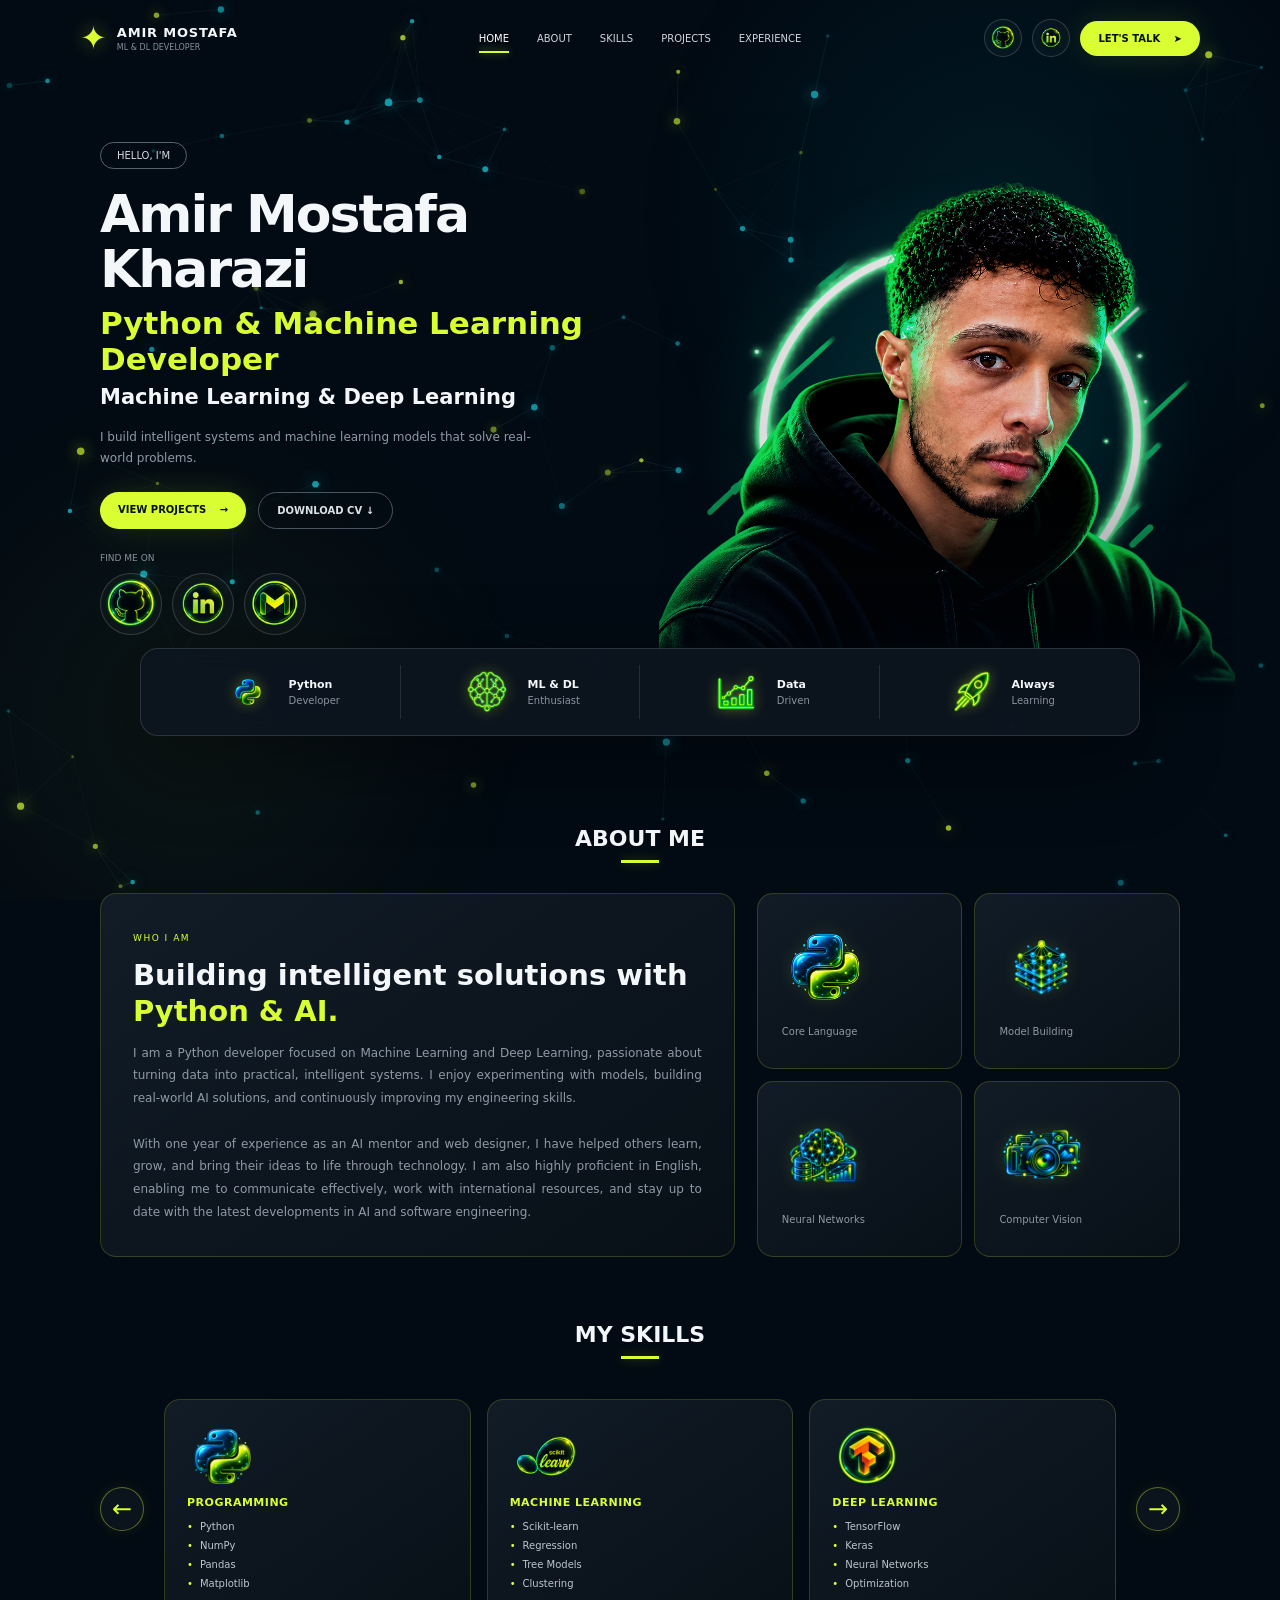
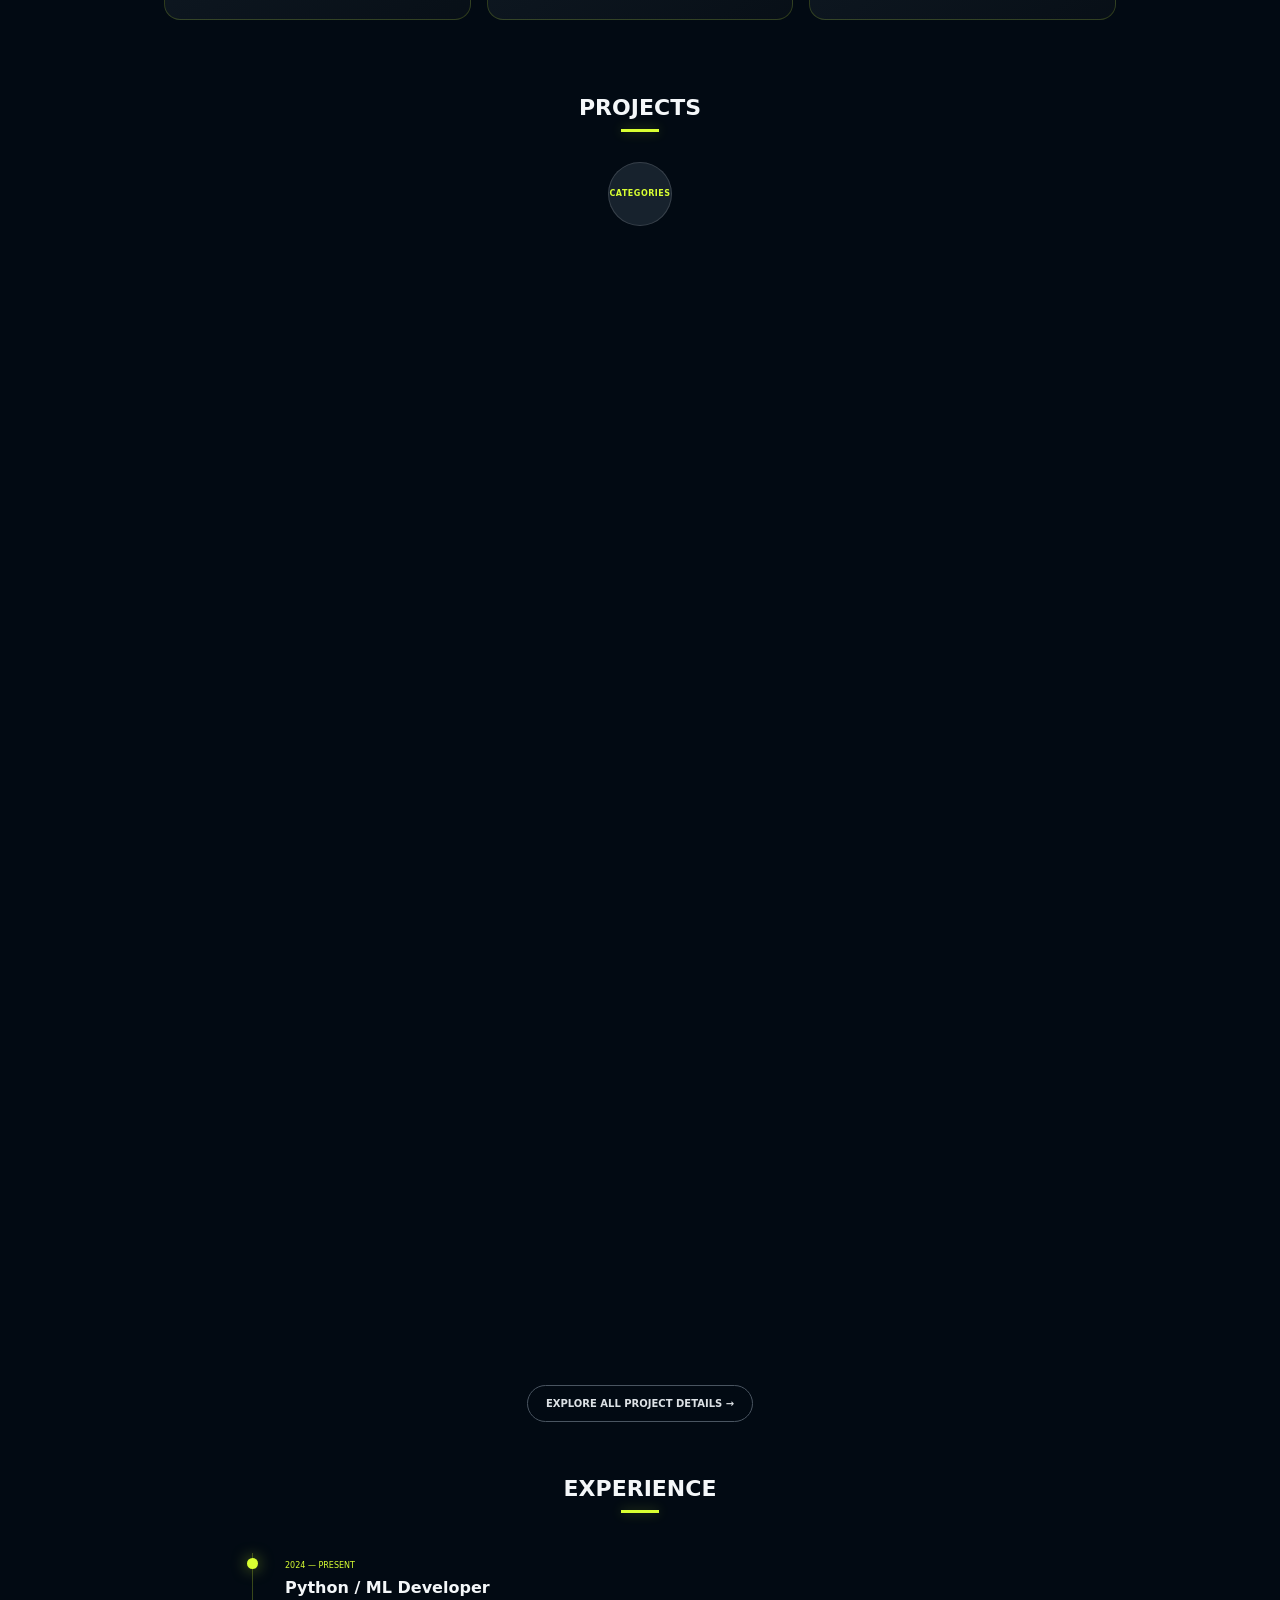
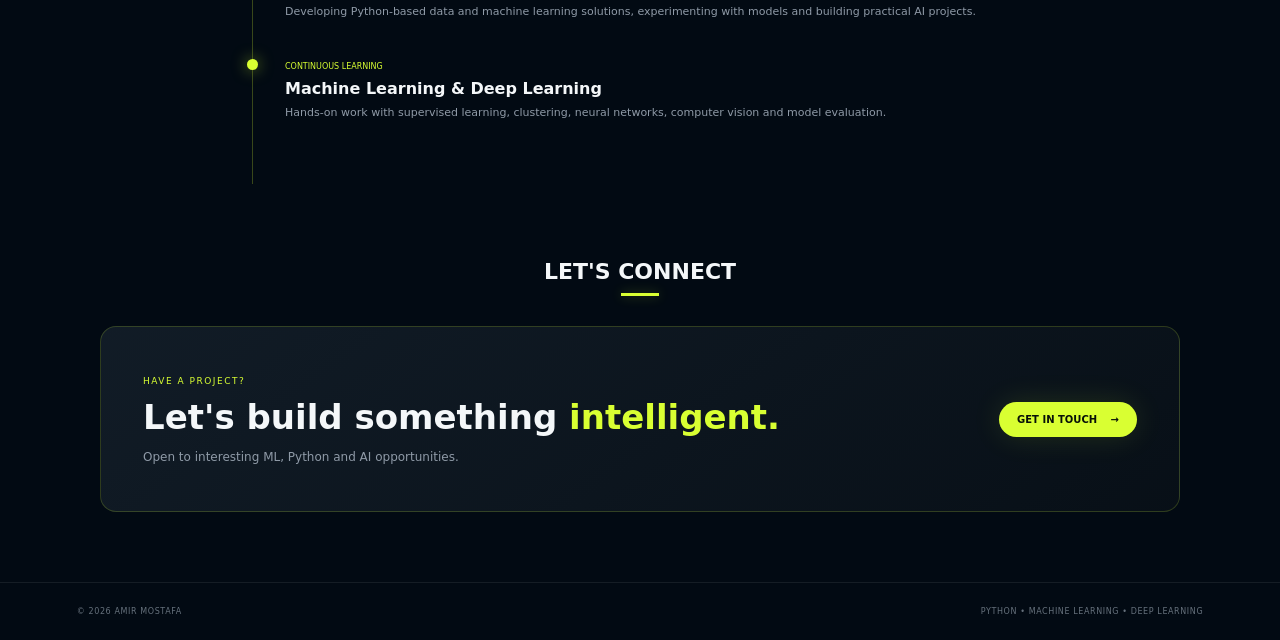
==== commit ce30cb84: "Restore project card button styling Bring back the original GitHub and website CTA appearance while " ====
--- a/index.html
+++ b/index.html
@@ -343,22 +343,22 @@
       </div>
 
       <div class="projects-grid">
-        <a class="project-card reveal" data-tags="machine-learning unsupervised" href="https://github.com/" target="_blank" rel="noopener noreferrer">
+        <article class="project-card reveal" data-tags="machine-learning unsupervised">
           <div class="project-art clustering"><span></span><span></span><span></span></div>
-          <div class="project-body"><h3>Customer Segmentation</h3><p>Clustering customers using K-Means and PCA.</p><div class="tags"><b>Unsupervised</b><b>Scikit-learn</b></div><span class="project-link-label">VIEW ON GITHUB ↗</span></div>
-        </a>
-
-        <a class="project-card reveal" data-tags="deep-learning supervised computer-vision" href="https://github.com/python-is-life2022/Persian-Digits-Hand-Writing-Image-Classification-Fully-Connected-Neural-Network" target="_blank" rel="noopener noreferrer">
+          <div class="project-body"><h3>Customer Segmentation</h3><p>Clustering customers using K-Means and PCA.</p><div class="tags"><b>Unsupervised</b><b>Scikit-learn</b></div><a href="https://github.com/" target="_blank" rel="noopener noreferrer">VIEW ON GITHUB ↗</a></div>
+        </article>
+
+        <article class="project-card reveal" data-tags="deep-learning supervised computer-vision">
           <div class="project-art digits"></div>
           <div class="project-body">
             <h3>Persian Digits Classification</h3>
             <p>Handwritten digit classification using a Fully Connected Neural Network (FCNN).</p>
             <div class="tags"><b>Deep Learning</b><b>Supervised</b></div>
-            <span class="project-link-label">VIEW ON GITHUB ↗</span>
-          </div>
-        </a>
-
-        <a class="project-card reveal" data-tags="deep-learning supervised computer-vision" href="https://github.com/python-is-life2022/Cats-vs-Dogs-Image-Classification-CNN" target="_blank" rel="noopener noreferrer">
+            <a href="https://github.com/python-is-life2022/Persian-Digits-Hand-Writing-Image-Classification-Fully-Connected-Neural-Network" target="_blank" rel="noopener noreferrer">VIEW ON GITHUB ↗</a>
+          </div>
+        </article>
+
+        <article class="project-card reveal" data-tags="deep-learning supervised computer-vision">
           <div class="project-art dogscats"></div>
           <div class="project-body">
             <h3>Cats vs Dogs Classification</h3>
@@ -368,60 +368,60 @@
               <b>Supervised</b>
               <b>Computer Vision</b>
             </div>
-            <span class="project-link-label">VIEW ON GITHUB ↗</span>
-          </div>
-        </a>
-
-        <a class="project-card reveal" data-tags="deep-learning audio supervised" href="https://github.com/" target="_blank" rel="noopener noreferrer">
+            <a href="https://github.com/python-is-life2022/Cats-vs-Dogs-Image-Classification-CNN" target="_blank" rel="noopener noreferrer">VIEW ON GITHUB ↗</a>
+          </div>
+        </article>
+
+        <article class="project-card reveal" data-tags="deep-learning audio supervised">
           <div class="project-art waveform"><i></i><i></i><i></i><i></i><i></i><i></i><i></i><i></i><i></i><i></i></div>
-          <div class="project-body"><h3>Speech Emotion Recognition</h3><p>Recognizing emotions from speech signals.</p><div class="tags"><b>Deep Learning</b><b>Audio</b></div><span class="project-link-label">VIEW ON GITHUB ↗</span></div>
-        </a>
-        <a class="project-card reveal" data-tags="deep-learning computer-vision supervised" href="https://github.com/python-is-life2022/Cifar100-images-classification-CNN" target="_blank" rel="noopener noreferrer">
+          <div class="project-body"><h3>Speech Emotion Recognition</h3><p>Recognizing emotions from speech signals.</p><div class="tags"><b>Deep Learning</b><b>Audio</b></div><a href="https://github.com/" target="_blank" rel="noopener noreferrer">VIEW ON GITHUB ↗</a></div>
+        </article>
+        <article class="project-card reveal" data-tags="deep-learning computer-vision supervised">
         <div class="project-art cifar"></div>
         <div class="project-body">
           <h3>CIFAR-100 Classification</h3>
           <p>Image classification using CNN and advanced Data Augmentation techniques.</p>
           <div class="tags"><b>Deep Learning</b><b>Computer Vision</b></div>
-          <span class="project-link-label">VIEW ON GITHUB ↗</span>
-        </div>
-       </a>
-      <a class="project-card reveal" data-tags="machine-learning supervised" href="https://github.com/python-is-life2022/Fuel-Consumption-Regression-Models" target="_blank" rel="noopener noreferrer">
+          <a href="https://github.com/python-is-life2022/Cifar100-images-classification-CNN" target="_blank" rel="noopener noreferrer">VIEW ON GITHUB ↗</a>
+        </div>
+       </article>
+      <article class="project-card reveal" data-tags="machine-learning supervised">
           <div class="project-art co2"><i></i><i></i><i></i><i></i><i></i><i></i><i></i><i></i><i></i><i></i></div>
           <div class="project-body">
              <h3>Fuel Consumption Prediction</h3>
              <p>Regression Using Four Different Models</p>
              <div class="tags"><b>Machine Learning</b><b>Supervised</b><b>Regression</b></div>
-             <span class="project-link-label">VIEW ON GITHUB ↗</span></div>
-        </a>
-
-        <a class="project-card reveal" data-tags="deep-learning supervised computer-vision" href="https://github.com/python-is-life2022/image-classification-resnet-finetuning" target="_blank" rel="noopener noreferrer">
+             <a href="https://github.com/python-is-life2022/Fuel-Consumption-Regression-Models" target="_blank" rel="noopener noreferrer">VIEW ON GITHUB ↗</a></div>
+        </article>
+
+        <article class="project-card reveal" data-tags="deep-learning supervised computer-vision">
           <div class="project-art resnet"></div>
           <div class="project-body">
             <h3>Image Classification with ResNet Fine-Tuning</h3>
             <p>Image classification using a fine-tuned, pre-trained ResNet model.</p>
             <div class="tags"><b>Deep Learning</b><b>Transfer Learning</b><b>Computer Vision</b></div>
-            <span class="project-link-label">VIEW ON GITHUB ↗</span>
-          </div>
-        </a>
-
-        <a class="project-card reveal" data-tags="machine-learning supervised" href="https://github.com/python-is-life2022/individual-household-electric-power-consumption" target="_blank" rel="noopener noreferrer">
+            <a href="https://github.com/python-is-life2022/image-classification-resnet-finetuning" target="_blank" rel="noopener noreferrer">VIEW ON GITHUB ↗</a>
+          </div>
+        </article>
+
+        <article class="project-card reveal" data-tags="machine-learning supervised">
           <div class="project-art power-consumption"></div>
           <div class="project-body">
             <h3>Individual Household Electric Power Consumption</h3>
             <p>Exploring and analyzing household electricity consumption data over time.</p>
             <div class="tags"><b>Machine Learning</b><b>Time Series</b><b>Data Analysis</b></div>
-            <span class="project-link-label">VIEW ON GITHUB ↗</span>
-          </div>
-        </a>
-
-        <a class="project-card reveal" data-tags="web-design" href="https://sorena-competition.com/" target="_blank" rel="noopener noreferrer">
+            <a href="https://github.com/python-is-life2022/individual-household-electric-power-consumption" target="_blank" rel="noopener noreferrer">VIEW ON GITHUB ↗</a>
+          </div>
+        </article>
+
+        <article class="project-card reveal" data-tags="web-design">
           <div class="project-art sorena-competition"><i></i><i></i><i></i><i></i><i></i><i></i><i></i><i></i><i></i><i></i></div>
           <div class="project-body">
              <h3>Sorena Event Competition</h3>
              <p>Event Web site HTML/CSS/JS/Figma</p>
              <div class="tags"><b>HTML</b><b>CSS</b><b>JS</b><b>Figma</b></div>
-             <span class="project-link-label">Web Site ↗</span></div>
-        </a>
+             <a href="https://sorena-competition.com/" target="_blank" rel="noopener noreferrer">Web Site ↗</a></div>
+        </article>
       </div>
       <div class="projects-more reveal">
         <a class="secondary-btn" href="projects.html">EXPLORE ALL PROJECT DETAILS <span>→</span></a>
--- a/css/style.css
+++ b/css/style.css
@@ -1248,10 +1248,26 @@
   font-size: 7px;
 }
 
-.project-body .project-link-label {
+.project-body > a {
+  position: static;
   color: var(--lime);
   font-size: 8px;
   font-weight: 800;
+}
+
+.project-body > a::after,
+.project-detail-card .primary-btn::after {
+  content: "";
+  position: absolute;
+  inset: 0;
+  z-index: 1;
+}
+
+.project-body > a:focus-visible::after,
+.project-detail-card .primary-btn:focus-visible::after {
+  outline: 2px solid var(--lime);
+  outline-offset: -4px;
+  border-radius: inherit;
 }
 
 .project-card:focus-visible,
@@ -2212,6 +2228,15 @@
     display: none;
   }
 
+  .navbar > nav a.active::after {
+    display: block;
+    right: 18px;
+    bottom: 5px;
+    left: 18px;
+    width: auto;
+    transform: scaleX(1);
+  }
+
 
   .navbar > nav a {
     width: 100%;
@@ -2279,13 +2304,11 @@
 .projects-hero h1 em { color: var(--lime); font-style: normal; }
 .projects-hero p { color: var(--muted); font-size: 14px; line-height: 1.9; }
 .project-detail-grid { display: grid; grid-template-columns: repeat(2, minmax(0,1fr)); gap: 20px; }
-.project-detail-card { position: relative; display: block; padding: 30px; border: 1px solid rgba(217,255,50,.18); border-radius: 18px; background: linear-gradient(145deg, rgba(18,29,40,.96), rgba(8,16,24,.96)); color: inherit; text-decoration: none; transition: transform .3s ease, border-color .3s ease; }
+.project-detail-card { position: relative; padding: 30px; border: 1px solid rgba(217,255,50,.18); border-radius: 18px; background: linear-gradient(145deg, rgba(18,29,40,.96), rgba(8,16,24,.96)); transition: transform .3s ease, border-color .3s ease; }
 .project-detail-card:hover { transform: translateY(-6px); border-color: rgba(217,255,50,.5); }
 .project-detail-card h2 { margin: 12px 0; font-size: 23px; }
 .project-detail-card p { min-height: 78px; color: var(--muted); font-size: 13px; line-height: 1.8; }
 .project-meta { margin: 18px 0 24px; color: var(--cyan); font-size: 11px; letter-spacing: .4px; }
-.project-card-cta { display: inline-flex; align-items: center; }
-.project-card-cta span { margin-left: 10px; }
 @media (max-width: 760px) {
   .project-detail-grid { grid-template-columns: 1fr; }
   .projects-page { padding-top: 35px; }
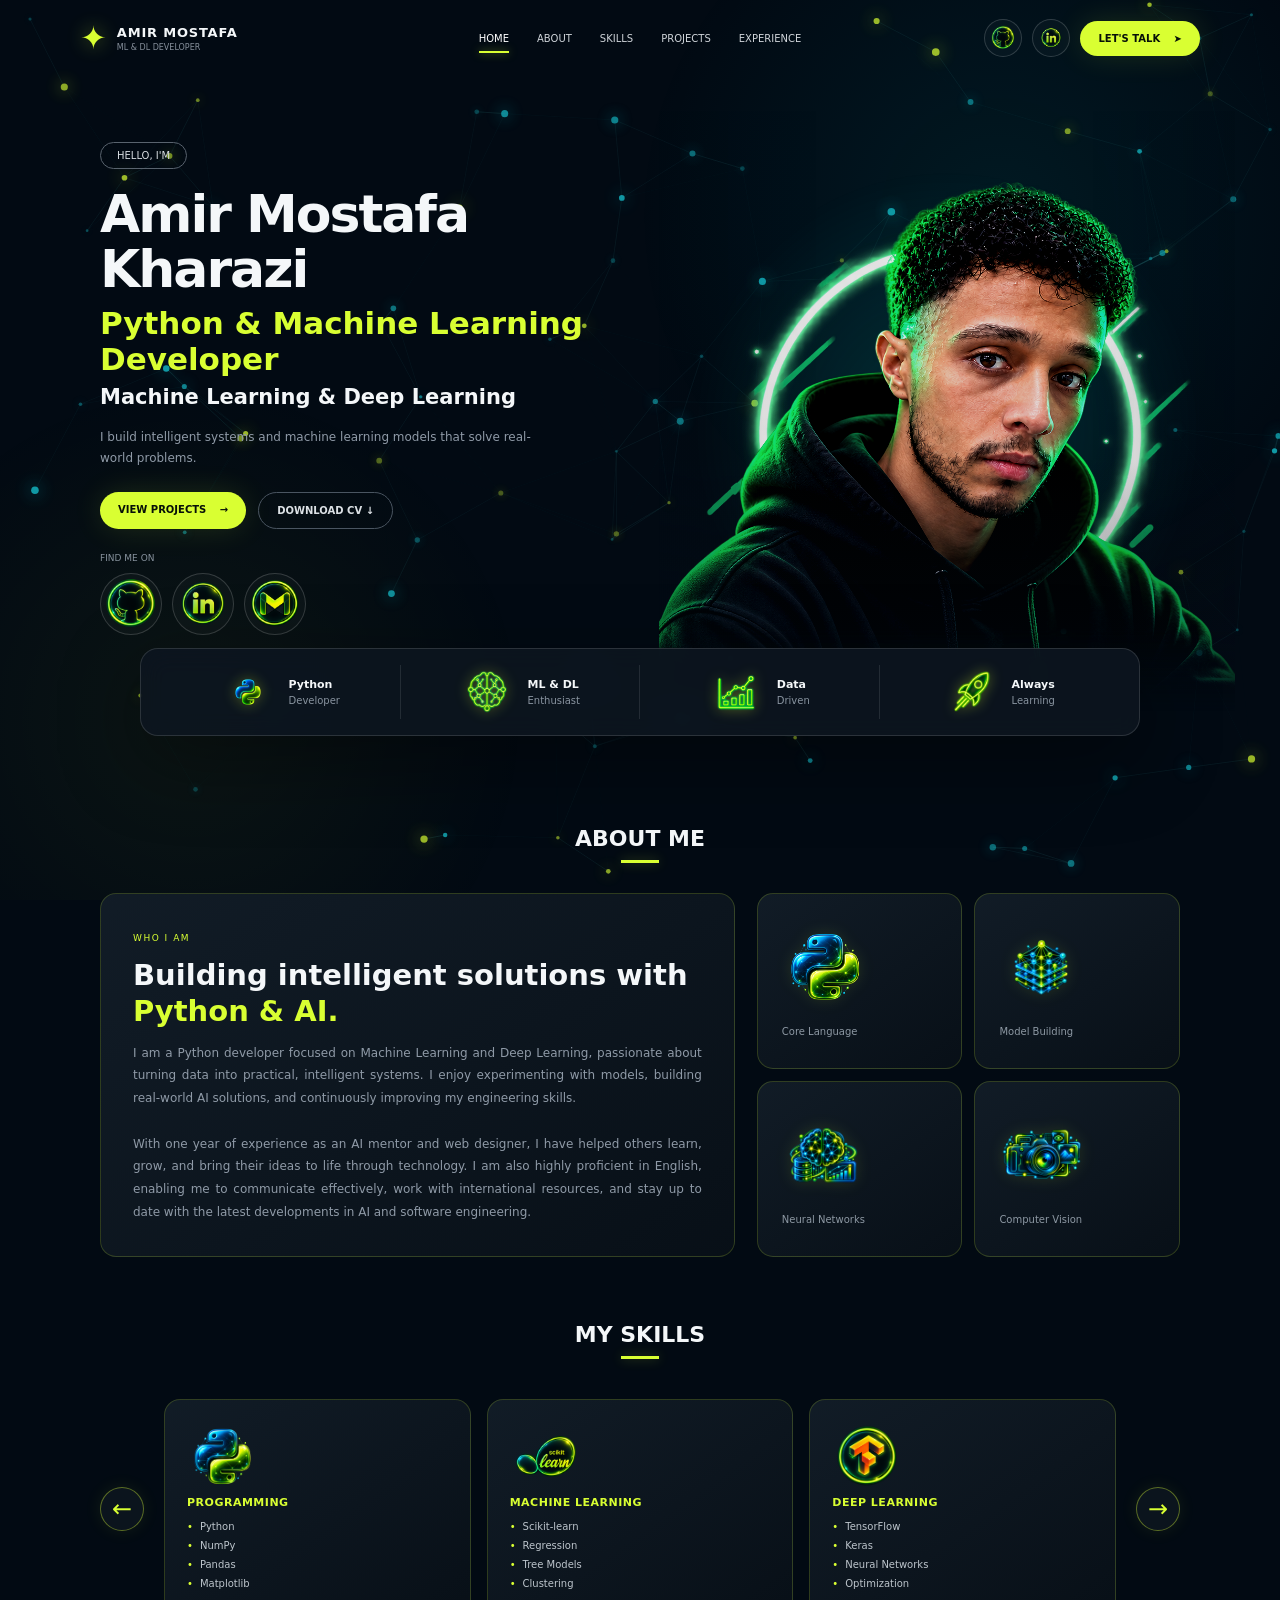
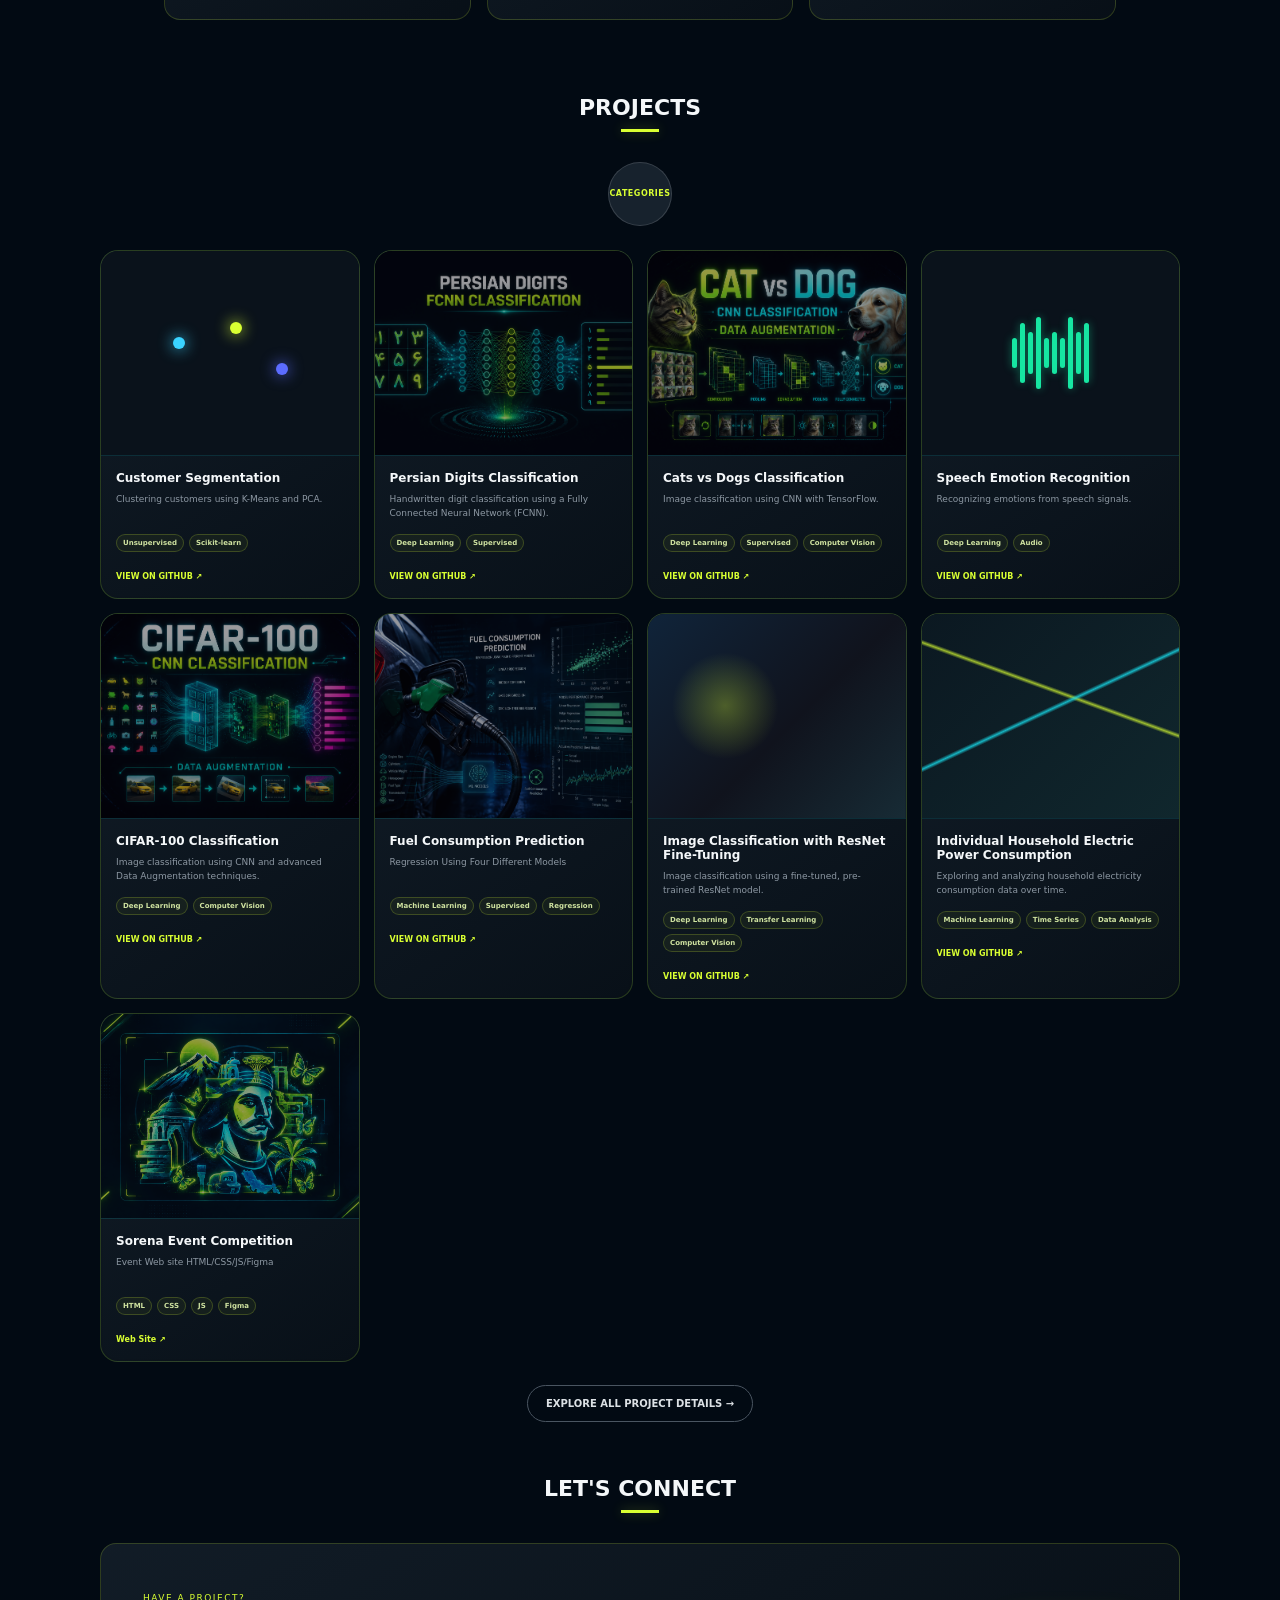
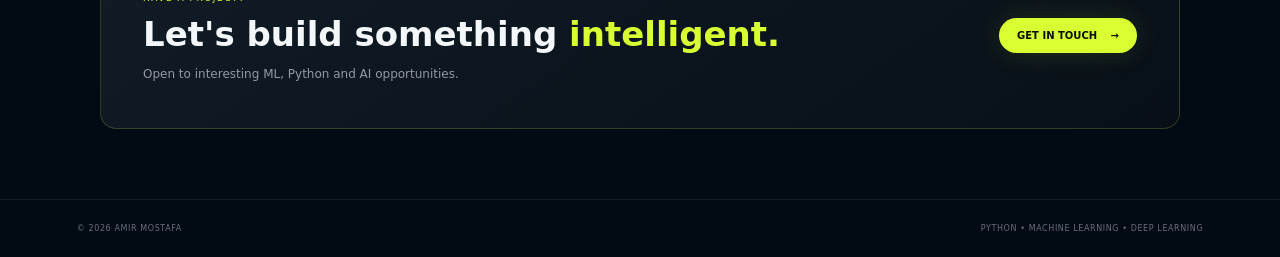
==== commit 92c5a8d6: "Add dedicated experience page Move experience details off the homepage, add consistent navigation li" ====
--- a/index.html
+++ b/index.html
@@ -77,7 +77,7 @@
       <a href="#about">ABOUT</a>
       <a href="#skills">SKILLS</a>
       <a href="#projects">PROJECTS</a>
-      <a href="#experience">EXPERIENCE</a>
+      <a href="experience.html">EXPERIENCE</a>
     </nav>
 
     <div class="nav-actions">
@@ -428,15 +428,6 @@
       </div>
     </section>
 
-    <section class="section experience" id="experience">
-      <div class="section-heading reveal"><span>EXPERIENCE</span><i></i></div>
-      <div class="timeline reveal">
-        <div class="timeline-line"></div>
-        <article><span class="dot"></span><div><small>2024 — PRESENT</small><h3>Python / ML Developer</h3><p>Developing Python-based data and machine learning solutions, experimenting with models and building practical AI projects.</p></div></article>
-        <article><span class="dot"></span><div><small>CONTINUOUS LEARNING</small><h3>Machine Learning &amp; Deep Learning</h3><p>Hands-on work with supervised learning, clustering, neural networks, computer vision and model evaluation.</p></div></article>
-      </div>
-    </section>
-
     <section class="section contact" id="contact">
       <div class="section-heading reveal"><span>LET'S CONNECT</span><i></i></div>
       <div class="contact-card reveal">
--- a/css/style.css
+++ b/css/style.css
@@ -2654,3 +2654,235 @@
     margin: 10px 0 0;
   }
 }
+
+/* ===== EXPERIENCE PAGE ===== */
+.experience-page {
+  min-height: calc(100vh - 160px);
+  padding: 70px 0 90px;
+}
+
+.experience-hero {
+  max-width: 780px;
+  margin: 0 auto 70px;
+  text-align: center;
+}
+
+.experience-hero h1 {
+  margin: 0 0 18px;
+  font-size: clamp(36px, 6vw, 66px);
+  line-height: 1.08;
+  letter-spacing: -2px;
+}
+
+.experience-hero h1 em,
+.experience-contact h2 em {
+  color: var(--lime);
+  font-style: normal;
+}
+
+.experience-hero p {
+  max-width: 680px;
+  margin: 0 auto 26px;
+  color: var(--muted);
+  font-size: 14px;
+  line-height: 1.9;
+}
+
+.experience-list {
+  position: relative;
+  max-width: 850px;
+  margin: 0 auto 90px;
+}
+
+.experience-list::before {
+  content: "";
+  position: absolute;
+  top: 8px;
+  bottom: 8px;
+  left: 142px;
+  width: 1px;
+  background: rgba(217, 255, 50, 0.25);
+}
+
+.experience-entry {
+  position: relative;
+  display: grid;
+  grid-template-columns: 142px minmax(0, 1fr);
+  gap: 34px;
+  padding-bottom: 48px;
+}
+
+.experience-entry:last-child {
+  padding-bottom: 0;
+}
+
+.experience-entry-date {
+  position: relative;
+  padding-top: 3px;
+  color: var(--lime);
+  font-size: 9px;
+  letter-spacing: 0.7px;
+}
+
+.experience-entry-dot {
+  position: absolute;
+  top: 2px;
+  right: -40px;
+  width: 13px;
+  height: 13px;
+  border: 3px solid var(--bg);
+  border-radius: 50%;
+  background: var(--lime);
+  box-shadow: 0 0 15px rgba(217, 255, 50, 0.55);
+}
+
+.experience-entry-content,
+.experience-focus-card {
+  padding: 28px;
+  border: 1px solid rgba(217, 255, 50, 0.16);
+  border-radius: 18px;
+  background: linear-gradient(145deg, rgba(18, 29, 40, 0.96), rgba(8, 16, 24, 0.96));
+}
+
+.experience-entry-content h2,
+.experience-focus-card h2 {
+  margin: 10px 0;
+  font-size: 22px;
+}
+
+.experience-entry-content p,
+.experience-focus-card p {
+  color: var(--muted);
+  font-size: 12px;
+  line-height: 1.85;
+}
+
+.experience-tags {
+  display: flex;
+  flex-wrap: wrap;
+  gap: 8px;
+  margin-top: 20px;
+  list-style: none;
+}
+
+.experience-tags li {
+  padding: 7px 10px;
+  border: 1px solid rgba(217, 255, 50, 0.16);
+  border-radius: 20px;
+  color: #d3dae0;
+  font-size: 9px;
+}
+
+.experience-focus {
+  margin-bottom: 70px;
+}
+
+.experience-focus .section-heading {
+  margin-bottom: 28px;
+}
+
+.experience-focus-grid {
+  display: grid;
+  grid-template-columns: repeat(2, minmax(0, 1fr));
+  gap: 18px;
+}
+
+.experience-focus-card {
+  min-height: 180px;
+}
+
+.experience-contact {
+  display: flex;
+  align-items: center;
+  justify-content: space-between;
+  gap: 28px;
+  padding: 34px;
+  border: 1px solid rgba(217, 255, 50, 0.16);
+  border-radius: 18px;
+  background: linear-gradient(145deg, rgba(18, 29, 40, 0.88), rgba(8, 16, 24, 0.88));
+}
+
+.experience-contact h2 {
+  margin: 10px 0;
+  font-size: 28px;
+}
+
+.experience-contact p {
+  color: var(--muted);
+  font-size: 12px;
+  line-height: 1.8;
+}
+
+@media (max-width: 760px) {
+  .experience-page {
+    padding-top: 35px;
+    padding-bottom: 60px;
+  }
+
+  .experience-hero {
+    margin-bottom: 48px;
+    text-align: left;
+  }
+
+  .experience-hero h1 {
+    letter-spacing: -1.5px;
+  }
+
+  .experience-hero p {
+    font-size: 12px;
+  }
+
+  .experience-list::before {
+    left: 5px;
+  }
+
+  .experience-entry {
+    grid-template-columns: 1fr;
+    gap: 12px;
+    padding-left: 30px;
+    padding-bottom: 32px;
+  }
+
+  .experience-entry-date {
+    padding-left: 2px;
+  }
+
+  .experience-entry-dot {
+    top: 0;
+    right: auto;
+    left: -31px;
+  }
+
+  .experience-entry-content {
+    padding: 22px;
+  }
+
+  .experience-focus-grid {
+    grid-template-columns: 1fr;
+  }
+
+  .experience-focus-card {
+    min-height: auto;
+  }
+
+  .experience-contact {
+    align-items: flex-start;
+    flex-direction: column;
+    padding: 26px;
+  }
+}
+
+@media (max-width: 500px) {
+  .experience-hero h1 {
+    font-size: clamp(34px, 10vw, 46px);
+  }
+
+  .experience-entry-content h2,
+  .experience-focus-card h2 {
+    font-size: 19px;
+  }
+
+  .experience-contact h2 {
+    font-size: 24px;
+  }
+}
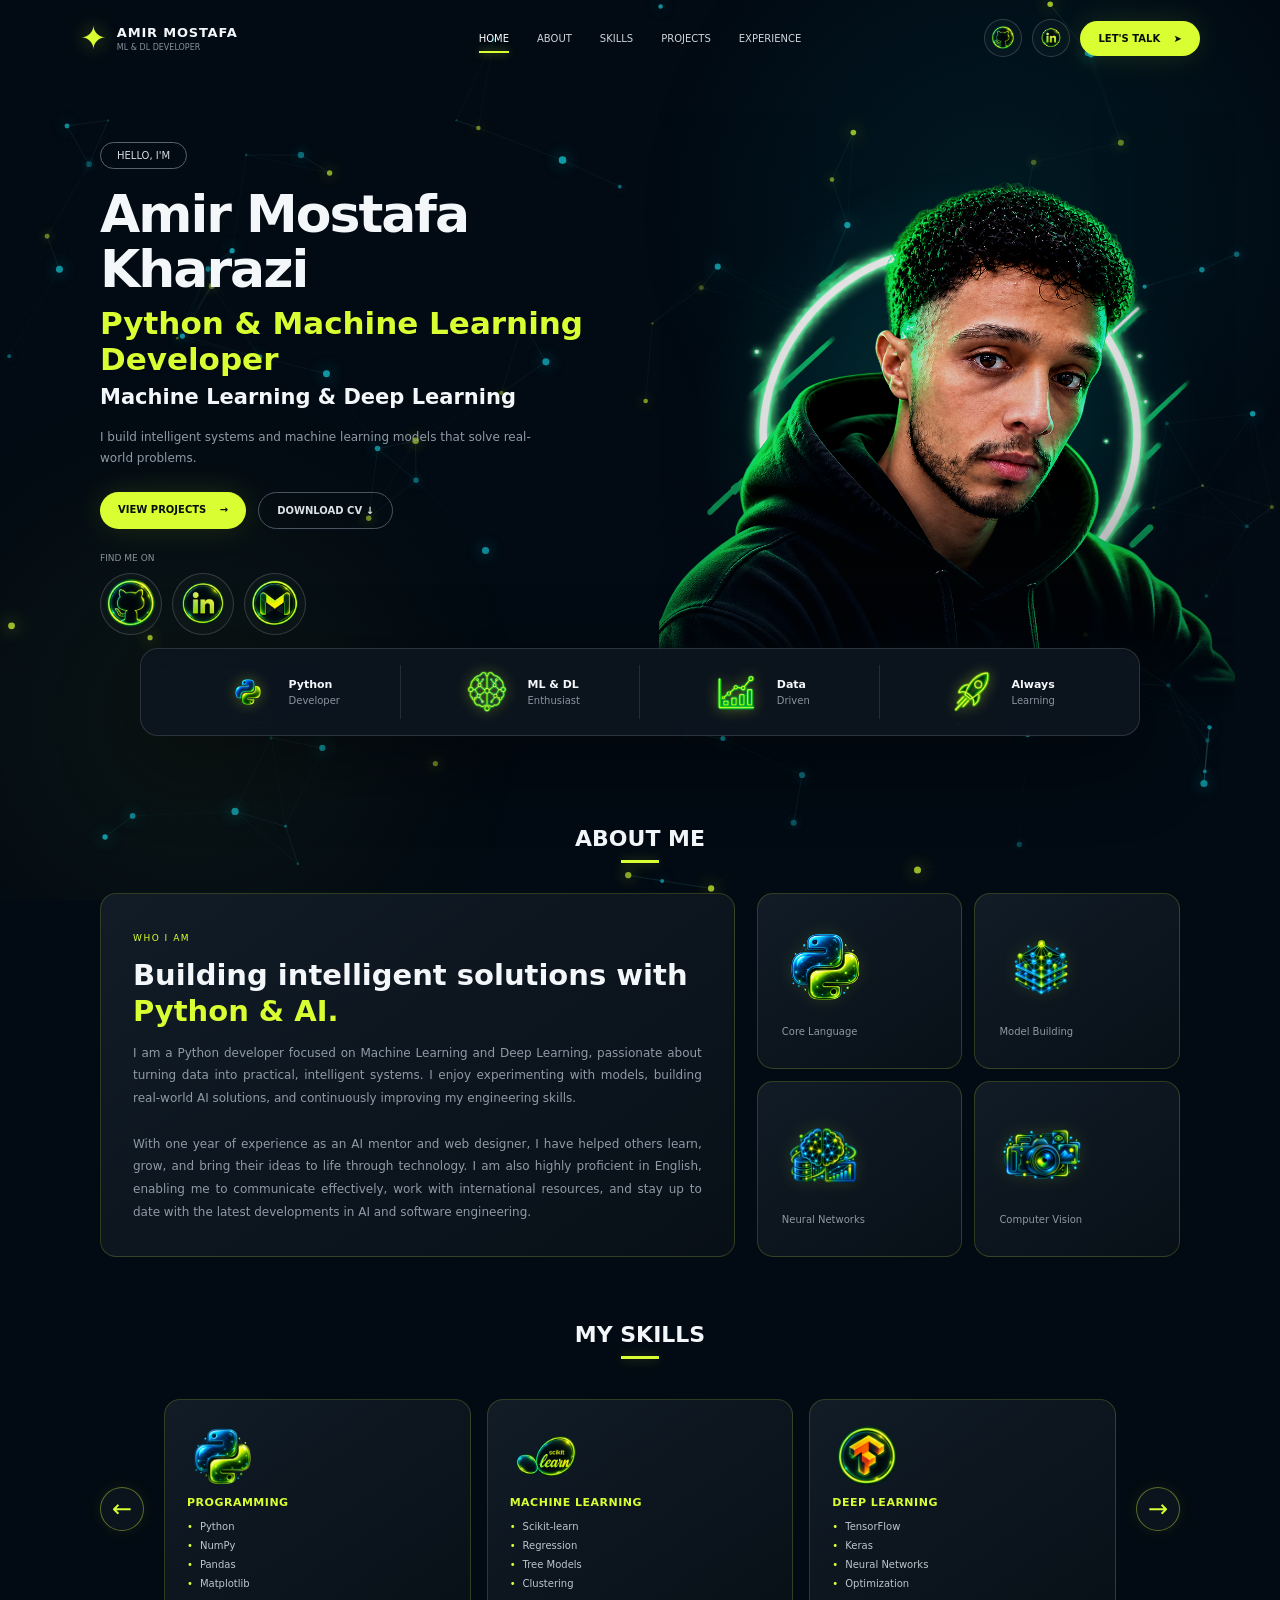
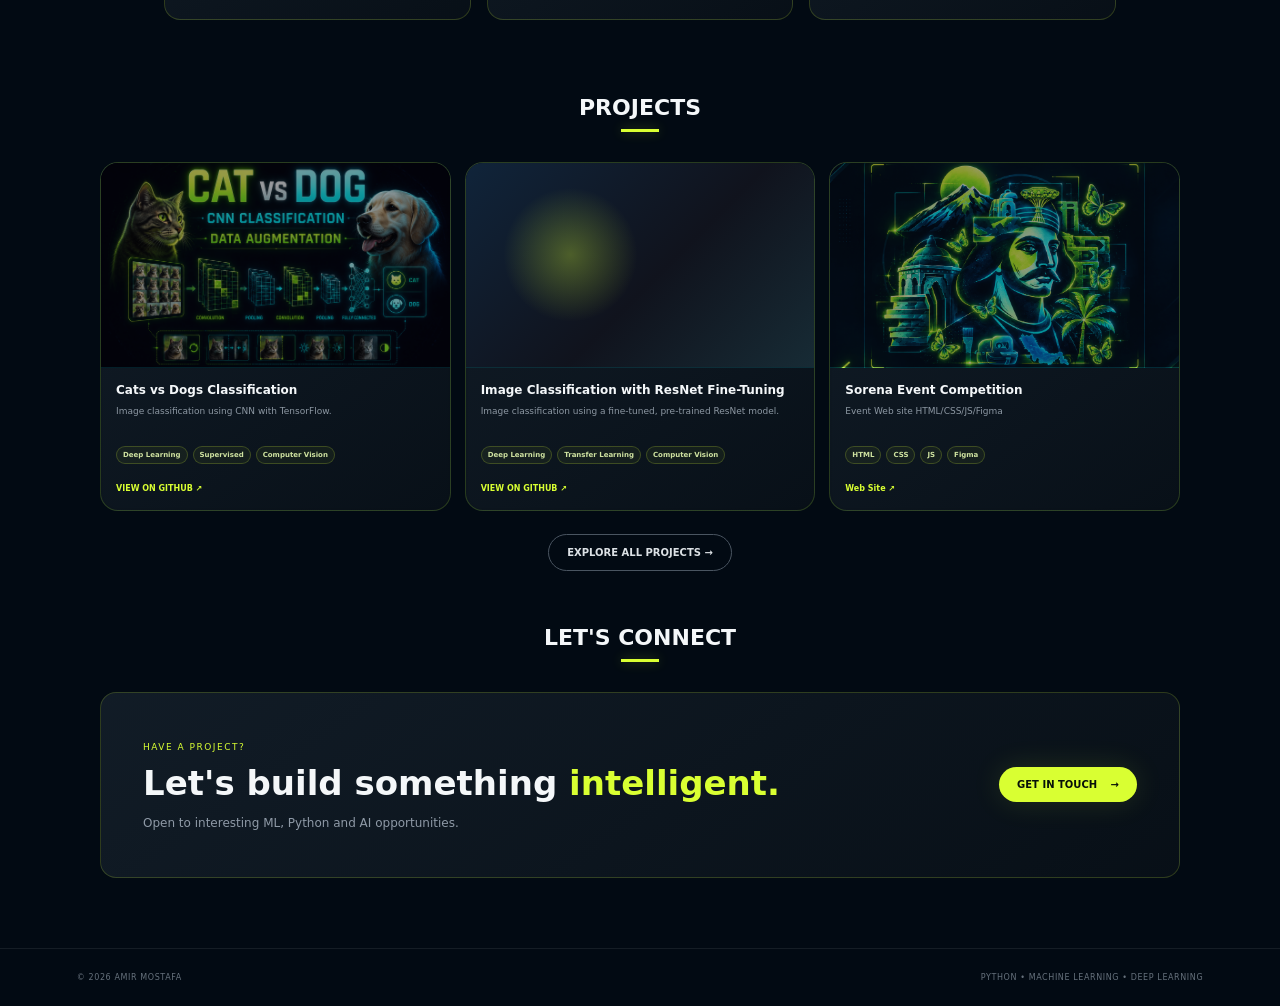
==== commit 44543c6c: "Expand project and experience pages Show selected projects on the homepage, move the full catalog an" ====
--- a/index.html
+++ b/index.html
@@ -76,7 +76,7 @@
       <a class="active" href="#home">HOME</a>
       <a href="#about">ABOUT</a>
       <a href="#skills">SKILLS</a>
-      <a href="#projects">PROJECTS</a>
+      <a href="projects.html" data-section-target="#projects">PROJECTS</a>
       <a href="experience.html">EXPERIENCE</a>
     </nav>
 
@@ -323,42 +323,9 @@
 
     <section class="section projects" id="projects">
       <div class="section-heading reveal"><span>PROJECTS</span><i></i></div>
-      <div class="category-filter reveal">
-        <button class="category-toggle" type="button" aria-expanded="false" aria-controls="projectFilters">
-          CATEGORIES
-        </button>
-        <div class="category-scroll-area">
-          <div class="filters" id="projectFilters" hidden>
-            <button class="filter active" data-filter="all">ALL</button>
-            <button class="filter" data-filter="machine-learning">MACHINE LEARNING</button>
-            <button class="filter" data-filter="deep-learning">DEEP LEARNING</button>
-            <button class="filter" data-filter="computer-vision">COMPUTER VISION</button>
-            <button class="filter" data-filter="audio">AUDIO PROCESSING</button>
-            <button class="filter" data-filter="supervised">SUPERVISED</button>
-            <button class="filter" data-filter="unsupervised">UNSUPERVISED</button>
-            <button class="filter" data-filter="web-design">WEB DESIGN</button>
-          </div>
-          <button class="category-next" type="button" aria-label="Scroll categories right" hidden>→</button>
-        </div>
-      </div>
-
       <div class="projects-grid">
-        <article class="project-card reveal" data-tags="machine-learning unsupervised">
-          <div class="project-art clustering"><span></span><span></span><span></span></div>
-          <div class="project-body"><h3>Customer Segmentation</h3><p>Clustering customers using K-Means and PCA.</p><div class="tags"><b>Unsupervised</b><b>Scikit-learn</b></div><a href="https://github.com/" target="_blank" rel="noopener noreferrer">VIEW ON GITHUB ↗</a></div>
-        </article>
-
         <article class="project-card reveal" data-tags="deep-learning supervised computer-vision">
-          <div class="project-art digits"></div>
-          <div class="project-body">
-            <h3>Persian Digits Classification</h3>
-            <p>Handwritten digit classification using a Fully Connected Neural Network (FCNN).</p>
-            <div class="tags"><b>Deep Learning</b><b>Supervised</b></div>
-            <a href="https://github.com/python-is-life2022/Persian-Digits-Hand-Writing-Image-Classification-Fully-Connected-Neural-Network" target="_blank" rel="noopener noreferrer">VIEW ON GITHUB ↗</a>
-          </div>
-        </article>
-
-        <article class="project-card reveal" data-tags="deep-learning supervised computer-vision">
+          <a class="project-card-link" href="https://github.com/python-is-life2022/Cats-vs-Dogs-Image-Classification-CNN" target="_blank" rel="noopener noreferrer" aria-label="View Cats vs Dogs Classification on GitHub"></a>
           <div class="project-art dogscats"></div>
           <div class="project-body">
             <h3>Cats vs Dogs Classification</h3>
@@ -372,29 +339,8 @@
           </div>
         </article>
 
-        <article class="project-card reveal" data-tags="deep-learning audio supervised">
-          <div class="project-art waveform"><i></i><i></i><i></i><i></i><i></i><i></i><i></i><i></i><i></i><i></i></div>
-          <div class="project-body"><h3>Speech Emotion Recognition</h3><p>Recognizing emotions from speech signals.</p><div class="tags"><b>Deep Learning</b><b>Audio</b></div><a href="https://github.com/" target="_blank" rel="noopener noreferrer">VIEW ON GITHUB ↗</a></div>
-        </article>
-        <article class="project-card reveal" data-tags="deep-learning computer-vision supervised">
-        <div class="project-art cifar"></div>
-        <div class="project-body">
-          <h3>CIFAR-100 Classification</h3>
-          <p>Image classification using CNN and advanced Data Augmentation techniques.</p>
-          <div class="tags"><b>Deep Learning</b><b>Computer Vision</b></div>
-          <a href="https://github.com/python-is-life2022/Cifar100-images-classification-CNN" target="_blank" rel="noopener noreferrer">VIEW ON GITHUB ↗</a>
-        </div>
-       </article>
-      <article class="project-card reveal" data-tags="machine-learning supervised">
-          <div class="project-art co2"><i></i><i></i><i></i><i></i><i></i><i></i><i></i><i></i><i></i><i></i></div>
-          <div class="project-body">
-             <h3>Fuel Consumption Prediction</h3>
-             <p>Regression Using Four Different Models</p>
-             <div class="tags"><b>Machine Learning</b><b>Supervised</b><b>Regression</b></div>
-             <a href="https://github.com/python-is-life2022/Fuel-Consumption-Regression-Models" target="_blank" rel="noopener noreferrer">VIEW ON GITHUB ↗</a></div>
-        </article>
-
         <article class="project-card reveal" data-tags="deep-learning supervised computer-vision">
+          <a class="project-card-link" href="https://github.com/python-is-life2022/image-classification-resnet-finetuning" target="_blank" rel="noopener noreferrer" aria-label="View Image Classification with ResNet Fine-Tuning on GitHub"></a>
           <div class="project-art resnet"></div>
           <div class="project-body">
             <h3>Image Classification with ResNet Fine-Tuning</h3>
@@ -404,17 +350,8 @@
           </div>
         </article>
 
-        <article class="project-card reveal" data-tags="machine-learning supervised">
-          <div class="project-art power-consumption"></div>
-          <div class="project-body">
-            <h3>Individual Household Electric Power Consumption</h3>
-            <p>Exploring and analyzing household electricity consumption data over time.</p>
-            <div class="tags"><b>Machine Learning</b><b>Time Series</b><b>Data Analysis</b></div>
-            <a href="https://github.com/python-is-life2022/individual-household-electric-power-consumption" target="_blank" rel="noopener noreferrer">VIEW ON GITHUB ↗</a>
-          </div>
-        </article>
-
         <article class="project-card reveal" data-tags="web-design">
+          <a class="project-card-link" href="https://sorena-competition.com/" target="_blank" rel="noopener noreferrer" aria-label="Visit Sorena Event Competition website"></a>
           <div class="project-art sorena-competition"><i></i><i></i><i></i><i></i><i></i><i></i><i></i><i></i><i></i><i></i></div>
           <div class="project-body">
              <h3>Sorena Event Competition</h3>
@@ -424,7 +361,7 @@
         </article>
       </div>
       <div class="projects-more reveal">
-        <a class="secondary-btn" href="projects.html">EXPLORE ALL PROJECT DETAILS <span>→</span></a>
+        <a class="secondary-btn" href="projects.html">EXPLORE ALL PROJECTS <span>→</span></a>
       </div>
     </section>
 
--- a/css/style.css
+++ b/css/style.css
@@ -130,12 +130,14 @@
 }
 
 .navbar > nav a:hover,
-.navbar > nav a.active {
+.navbar > nav a.active,
+.navbar > nav a[aria-current="page"] {
   color: #fff;
 }
 
 .navbar > nav a:hover::after,
-.navbar > nav a.active::after {
+.navbar > nav a.active::after,
+.navbar > nav a[aria-current="page"]::after {
   transform: scaleX(1);
 }
 
@@ -1255,16 +1257,18 @@
   font-weight: 800;
 }
 
-.project-body > a::after,
-.project-detail-card .primary-btn::after {
-  content: "";
+.project-card-link {
   position: absolute;
   inset: 0;
   z-index: 1;
 }
 
-.project-body > a:focus-visible::after,
-.project-detail-card .primary-btn:focus-visible::after {
+.project-body > a {
+  position: relative;
+  z-index: 2;
+}
+
+.project-card-link:focus-visible {
   outline: 2px solid var(--lime);
   outline-offset: -4px;
   border-radius: inherit;
@@ -2237,6 +2241,15 @@
     transform: scaleX(1);
   }
 
+  .navbar > nav a[aria-current="page"]::after {
+    display: block;
+    right: 18px;
+    bottom: 5px;
+    left: 18px;
+    width: auto;
+    transform: scaleX(1);
+  }
+
 
   .navbar > nav a {
     width: 100%;
@@ -2255,7 +2268,8 @@
 
   .navbar > nav a:hover,
   .navbar > nav a:focus-visible,
-  .navbar > nav a.active {
+  .navbar > nav a.active,
+  .navbar > nav a[aria-current="page"] {
     color: var(--lime);
     background: rgba(217, 255, 50, 0.08);
     border-color: rgba(217, 255, 50, 0.28);
@@ -2303,14 +2317,7 @@
 .projects-hero h1 { margin: 18px 0; font-size: clamp(34px, 6vw, 64px); line-height: 1.08; }
 .projects-hero h1 em { color: var(--lime); font-style: normal; }
 .projects-hero p { color: var(--muted); font-size: 14px; line-height: 1.9; }
-.project-detail-grid { display: grid; grid-template-columns: repeat(2, minmax(0,1fr)); gap: 20px; }
-.project-detail-card { position: relative; padding: 30px; border: 1px solid rgba(217,255,50,.18); border-radius: 18px; background: linear-gradient(145deg, rgba(18,29,40,.96), rgba(8,16,24,.96)); transition: transform .3s ease, border-color .3s ease; }
-.project-detail-card:hover { transform: translateY(-6px); border-color: rgba(217,255,50,.5); }
-.project-detail-card h2 { margin: 12px 0; font-size: 23px; }
-.project-detail-card p { min-height: 78px; color: var(--muted); font-size: 13px; line-height: 1.8; }
-.project-meta { margin: 18px 0 24px; color: var(--cyan); font-size: 11px; letter-spacing: .4px; }
 @media (max-width: 760px) {
-  .project-detail-grid { grid-template-columns: 1fr; }
   .projects-page { padding-top: 35px; }
   .projects-hero { text-align: left; }
 }
@@ -2675,7 +2682,9 @@
 }
 
 .experience-hero h1 em,
-.experience-contact h2 em {
+.experience-contact h2 em,
+.journey-heading h2 em,
+.journey-branches-heading h2 em {
   color: var(--lime);
   font-style: normal;
 }
@@ -2688,70 +2697,142 @@
   line-height: 1.9;
 }
 
-.experience-list {
-  position: relative;
-  max-width: 850px;
-  margin: 0 auto 90px;
-}
-
-.experience-list::before {
-  content: "";
-  position: absolute;
-  top: 8px;
-  bottom: 8px;
-  left: 142px;
-  width: 1px;
-  background: rgba(217, 255, 50, 0.25);
-}
-
-.experience-entry {
+.journey-section {
+  margin-bottom: 86px;
+}
+
+.journey-heading {
+  display: flex;
+  align-items: end;
+  justify-content: space-between;
+  gap: 32px;
+  margin-bottom: 38px;
+}
+
+.journey-heading h2,
+.journey-branches-heading h2 {
+  max-width: 590px;
+  margin-top: 10px;
+  font-size: clamp(26px, 4vw, 40px);
+  line-height: 1.18;
+}
+
+.journey-heading > p,
+.journey-branches-heading > p {
+  max-width: 340px;
+  color: var(--muted);
+  font-size: 12px;
+  line-height: 1.8;
+}
+
+.journey-track {
   position: relative;
   display: grid;
-  grid-template-columns: 142px minmax(0, 1fr);
-  gap: 34px;
-  padding-bottom: 48px;
-}
-
-.experience-entry:last-child {
-  padding-bottom: 0;
-}
-
-.experience-entry-date {
+  grid-template-rows: repeat(6, minmax(220px, auto));
+  isolation: isolate;
+}
+
+.journey-road {
+  position: absolute;
+  inset: 0;
+  z-index: -1;
+  width: 100%;
+  height: 100%;
+  overflow: visible;
+  pointer-events: none;
+}
+
+.journey-road-mobile {
+  display: none;
+}
+
+.journey-road-edge {
+  fill: none;
+  stroke: rgba(24, 217, 232, 0.14);
+  stroke-width: 40px;
+  stroke-linecap: round;
+  vector-effect: non-scaling-stroke;
+}
+
+.journey-road-center {
+  fill: none;
+  stroke: rgba(217, 255, 50, 0.68);
+  stroke-width: 2px;
+  stroke-dasharray: 4 12;
+  stroke-linecap: round;
+  vector-effect: non-scaling-stroke;
+}
+
+.journey-stop {
   position: relative;
-  padding-top: 3px;
+  display: grid;
+  grid-template-columns: 1fr 1fr;
+  align-items: center;
+  min-width: 0;
+}
+
+.journey-marker {
+  position: absolute;
+  top: 50%;
+  z-index: 1;
+  display: grid;
+  width: 54px;
+  height: 54px;
+  place-items: center;
+  border: 1px solid rgba(217, 255, 50, 0.65);
+  border-radius: 50%;
+  background: #0b151e;
+  box-shadow: 0 0 0 8px rgba(2, 10, 19, 0.82), 0 0 26px rgba(217, 255, 50, 0.2);
   color: var(--lime);
-  font-size: 9px;
-  letter-spacing: 0.7px;
-}
-
-.experience-entry-dot {
-  position: absolute;
-  top: 2px;
-  right: -40px;
-  width: 13px;
-  height: 13px;
-  border: 3px solid var(--bg);
-  border-radius: 50%;
-  background: var(--lime);
-  box-shadow: 0 0 15px rgba(217, 255, 50, 0.55);
-}
-
-.experience-entry-content,
-.experience-focus-card {
-  padding: 28px;
+  font-size: 12px;
+  font-weight: 800;
+  transform: translate(-50%, -50%);
+}
+
+.journey-stop:nth-of-type(odd) .journey-marker {
+  left: 24%;
+}
+
+.journey-stop:nth-of-type(even) .journey-marker {
+  left: 76%;
+}
+
+.journey-card,
+.journey-branch-card {
+  position: relative;
+  min-width: 0;
+  padding: 26px 28px;
   border: 1px solid rgba(217, 255, 50, 0.16);
   border-radius: 18px;
   background: linear-gradient(145deg, rgba(18, 29, 40, 0.96), rgba(8, 16, 24, 0.96));
-}
-
-.experience-entry-content h2,
-.experience-focus-card h2 {
-  margin: 10px 0;
+  box-shadow: 0 16px 42px rgba(0, 0, 0, 0.16);
+  transition: transform 0.3s ease, border-color 0.3s ease;
+}
+
+.journey-card:hover,
+.journey-branch-card:hover {
+  transform: translateY(-4px);
+  border-color: rgba(217, 255, 50, 0.42);
+}
+
+.journey-stop:nth-of-type(odd) .journey-card {
+  grid-column: 2;
+  margin-left: 34px;
+}
+
+.journey-stop:nth-of-type(even) .journey-card {
+  grid-column: 1;
+  margin-right: 34px;
+}
+
+.journey-card h3,
+.journey-branch-card h3 {
+  margin: 9px 0;
   font-size: 22px;
 }
 
-.experience-entry-content p,
-.experience-focus-card p {
+.journey-card p,
+.journey-branch-card p {
   color: var(--muted);
   font-size: 12px;
   line-height: 1.85;
@@ -2773,22 +2854,83 @@
   font-size: 9px;
 }
 
-.experience-focus {
-  margin-bottom: 70px;
-}
-
-.experience-focus .section-heading {
-  margin-bottom: 28px;
-}
-
-.experience-focus-grid {
+.journey-project-link {
+  display: inline-flex;
+  align-items: center;
+  gap: 12px;
+  margin-top: 18px;
+  color: var(--lime);
+  font-size: 10px;
+  font-weight: 800;
+}
+
+.journey-project-link span {
+  transition: transform 0.2s ease;
+}
+
+.journey-project-link:hover span {
+  transform: translateX(4px);
+}
+
+.journey-branches {
+  margin-bottom: 74px;
+}
+
+.journey-branches-heading {
+  max-width: 690px;
+  margin: 0 auto 36px;
+  text-align: center;
+}
+
+.journey-branches-heading > p {
+  max-width: 560px;
+  margin: 14px auto 0;
+}
+
+.journey-branches-grid {
+  position: relative;
   display: grid;
   grid-template-columns: repeat(2, minmax(0, 1fr));
-  gap: 18px;
-}
-
-.experience-focus-card {
-  min-height: 180px;
+  gap: 22px;
+  padding-top: 34px;
+}
+
+.journey-branches-grid::before,
+.journey-branches-grid::after {
+  position: absolute;
+  top: 0;
+  content: "";
+  border-color: rgba(217, 255, 50, 0.4);
+  border-style: dashed;
+}
+
+.journey-branches-grid::before {
+  right: 25%;
+  left: 25%;
+  height: 20px;
+  border-width: 1px 1px 0;
+  border-radius: 14px 14px 0 0;
+}
+
+.journey-branches-grid::after {
+  top: -22px;
+  left: 50%;
+  height: 22px;
+  border-width: 0 0 0 1px;
+}
+
+.journey-branch-card {
+  min-height: 220px;
+  padding: 28px;
+}
+
+.journey-branch-number {
+  position: absolute;
+  top: 22px;
+  right: 24px;
+  color: rgba(217, 255, 50, 0.16);
+  font-size: 48px;
+  font-weight: 800;
 }
 
 .experience-contact {
@@ -2832,37 +2974,70 @@
     font-size: 12px;
   }
 
-  .experience-list::before {
-    left: 5px;
-  }
-
-  .experience-entry {
+  .journey-heading {
+    align-items: flex-start;
+    flex-direction: column;
+    gap: 14px;
+    margin-bottom: 28px;
+  }
+
+  .journey-heading h2,
+  .journey-branches-heading h2 {
+    font-size: clamp(25px, 6vw, 34px);
+  }
+
+  .journey-track {
+    grid-template-rows: repeat(6, minmax(210px, auto));
+    margin-left: -10px;
+  }
+
+  .journey-road-desktop {
+    display: none;
+  }
+
+  .journey-road-mobile {
+    display: block;
+  }
+
+  .journey-stop {
     grid-template-columns: 1fr;
-    gap: 12px;
-    padding-left: 30px;
-    padding-bottom: 32px;
-  }
-
-  .experience-entry-date {
-    padding-left: 2px;
-  }
-
-  .experience-entry-dot {
-    top: 0;
-    right: auto;
-    left: -31px;
-  }
-
-  .experience-entry-content {
+    padding-left: 58px;
+  }
+
+  .journey-stop:nth-of-type(even) .journey-marker,
+  .journey-stop:nth-of-type(odd) .journey-marker {
+    left: 13%;
+  }
+
+  .journey-stop:nth-of-type(even) .journey-card,
+  .journey-stop:nth-of-type(odd) .journey-card {
+    grid-column: 1;
+    margin: 0;
+  }
+
+  .journey-card {
     padding: 22px;
   }
 
-  .experience-focus-grid {
+  .journey-card h3,
+  .journey-branch-card h3 {
+    font-size: 20px;
+  }
+
+  .journey-branches-grid {
     grid-template-columns: 1fr;
-  }
-
-  .experience-focus-card {
-    min-height: auto;
+    gap: 16px;
+    padding-top: 0;
+  }
+
+  .journey-branches-grid::before,
+  .journey-branches-grid::after {
+    display: none;
+  }
+
+  .journey-branch-card {
+    min-height: 0;
+    padding: 24px;
   }
 
   .experience-contact {
@@ -2877,12 +3052,68 @@
     font-size: clamp(34px, 10vw, 46px);
   }
 
-  .experience-entry-content h2,
-  .experience-focus-card h2 {
-    font-size: 19px;
+  .journey-track {
+    grid-template-rows: repeat(6, minmax(226px, auto));
+    margin-left: -18px;
+  }
+
+  .journey-stop {
+    padding-left: 50px;
+  }
+
+  .journey-marker {
+    width: 42px;
+    height: 42px;
+    font-size: 10px;
+  }
+
+  .journey-stop:nth-of-type(even) .journey-marker,
+  .journey-stop:nth-of-type(odd) .journey-marker {
+    left: 11%;
+  }
+
+  .journey-card {
+    padding: 19px;
+  }
+
+  .journey-card h3 {
+    font-size: 18px;
+  }
+
+  .journey-card p,
+  .journey-branch-card p {
+    font-size: 11px;
+  }
+
+  .journey-section {
+    margin-bottom: 62px;
+  }
+
+  .journey-branches-heading {
+    text-align: left;
+  }
+
+  .journey-branches-heading > p {
+    margin-left: 0;
   }
 
   .experience-contact h2 {
     font-size: 24px;
   }
 }
+
+.projects:not(.projects-page) .projects-grid {
+  grid-template-columns: repeat(3, minmax(0, 1fr));
+}
+
+@media (max-width: 950px) {
+  .projects:not(.projects-page) .projects-grid {
+    grid-template-columns: repeat(2, minmax(0, 1fr));
+  }
+}
+
+@media (max-width: 500px) {
+  .projects:not(.projects-page) .projects-grid {
+    grid-template-columns: 1fr;
+  }
+}
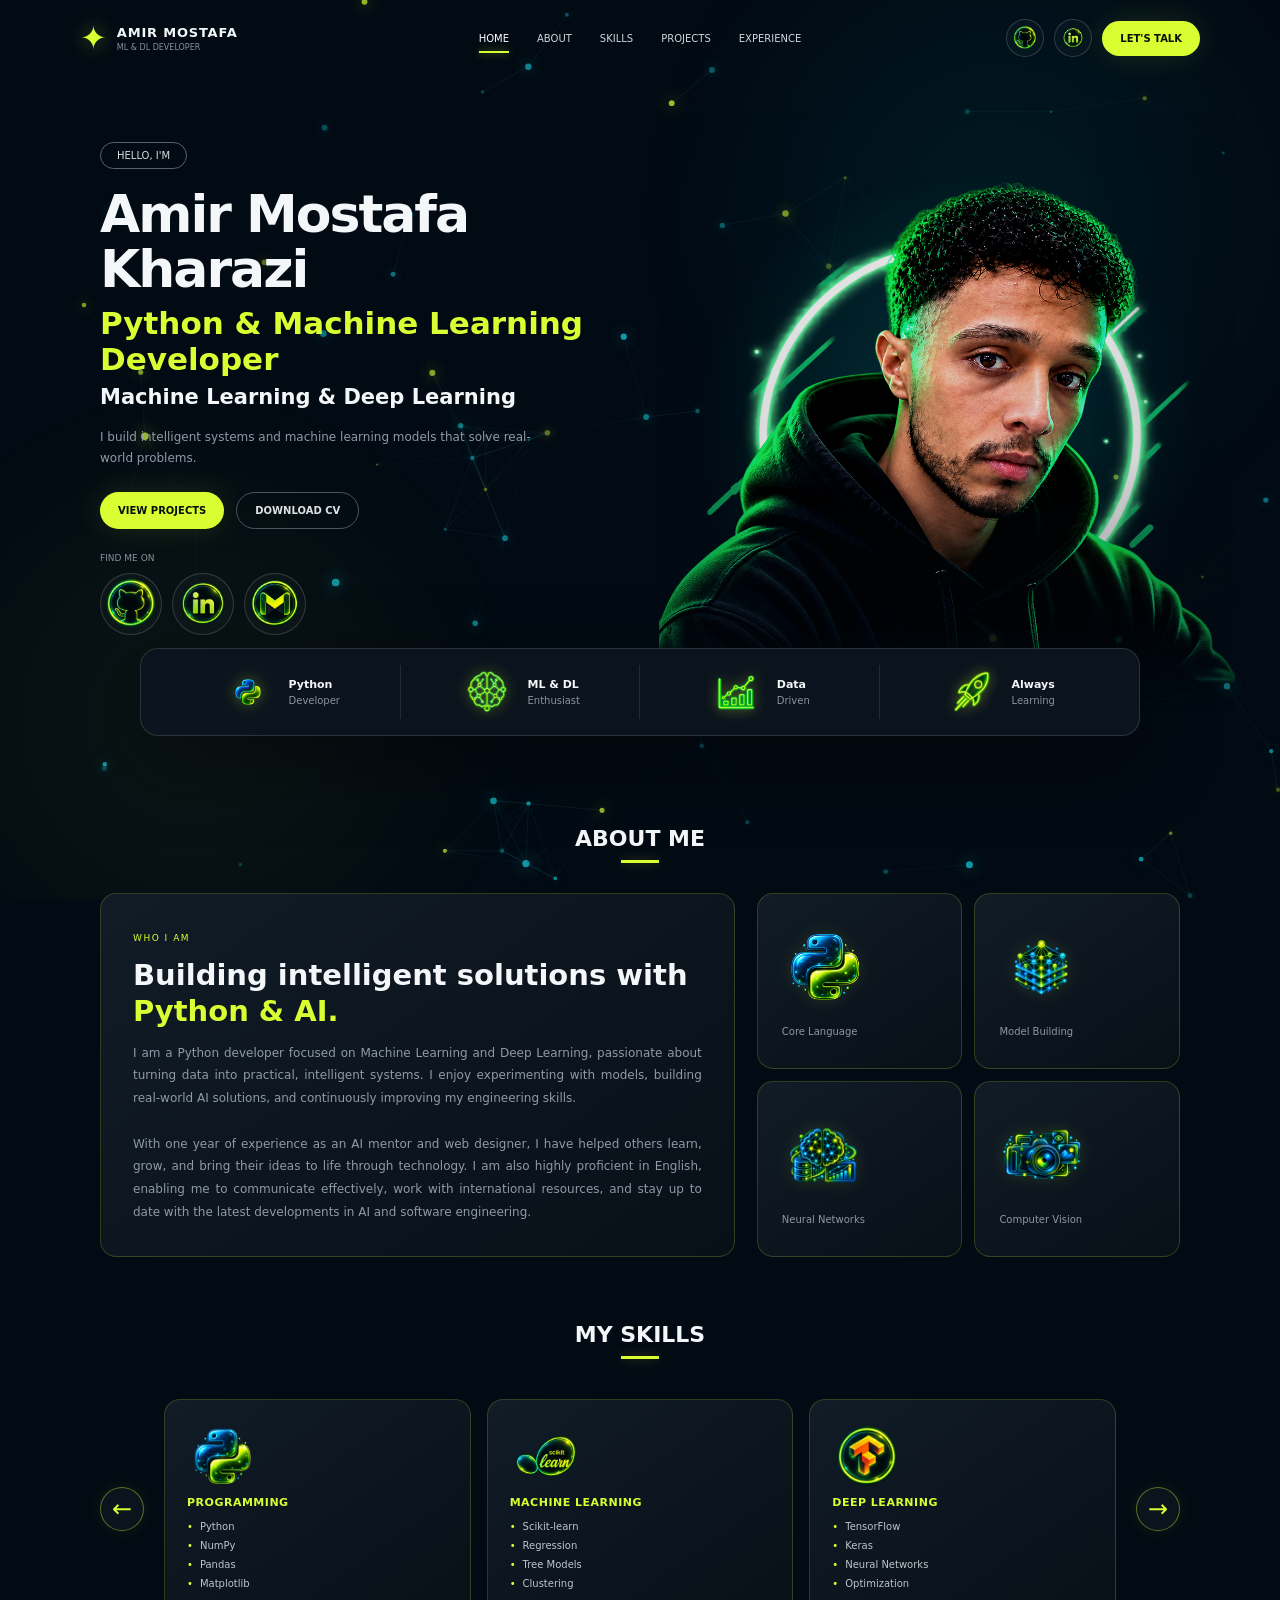
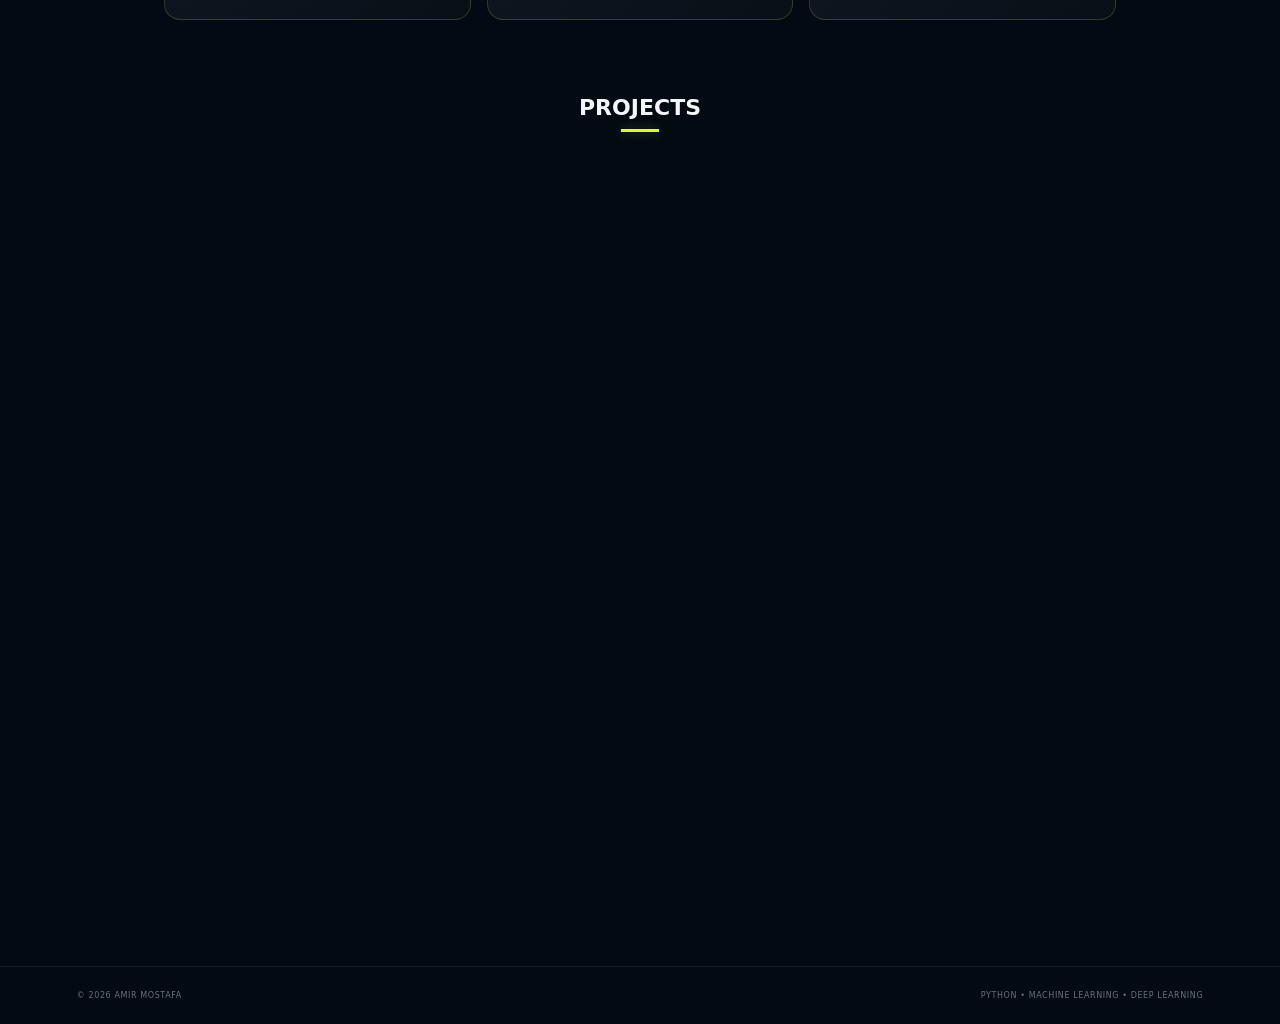
==== commit bbd62f7b: "Polish portfolio typography and responsive interactions Improve the experience journey and social li" ====
--- a/index.html
+++ b/index.html
@@ -55,7 +55,7 @@
   </script>
   <link rel="preconnect" href="https://fonts.googleapis.com">
   <link rel="preconnect" href="https://fonts.gstatic.com" crossorigin>
-  <link href="https://fonts.googleapis.com/css2?family=Inter:wght@400;500;600;700;800&display=swap" rel="stylesheet">
+  <link href="https://fonts.googleapis.com/css2?family=Space+Grotesk:wght@400;500;600;700&display=swap" rel="stylesheet">
   <link rel="stylesheet" href="css/style.css" />
 </head>
 <body>
@@ -98,7 +98,7 @@
       </a>
 
       <a class="talk-btn" href="contact.html">
-        LET'S TALK <span>➤</span>
+        LET'S TALK
       </a>
     </div>
   </header>
@@ -121,8 +121,8 @@
         <p>I build intelligent systems and machine learning models that solve real-world problems.</p>
 
         <div class="hero-buttons">
-          <a class="primary-btn" href="#projects">VIEW PROJECTS <span>→</span></a>
-          <a class="secondary-btn" href="assets/Amir-Mostafa-CV.pdf" download>DOWNLOAD CV <span>↓</span></a>
+          <a class="primary-btn" href="#projects">VIEW PROJECTS</a>
+          <a class="secondary-btn" href="assets/Amir-Mostafa-CV.pdf" download>DOWNLOAD CV</a>
         </div>
 
         <div class="find-me">
@@ -361,7 +361,7 @@
         </article>
       </div>
       <div class="projects-more reveal">
-        <a class="secondary-btn" href="projects.html">EXPLORE ALL PROJECTS <span>→</span></a>
+        <a class="secondary-btn" href="projects.html">EXPLORE ALL PROJECTS</a>
       </div>
     </section>
 
@@ -369,7 +369,7 @@
       <div class="section-heading reveal"><span>LET'S CONNECT</span><i></i></div>
       <div class="contact-card reveal">
         <div><span class="mini-label">HAVE A PROJECT?</span><h2>Let's build something <em>intelligent.</em></h2><p>Open to interesting ML, Python and AI opportunities.</p></div>
-        <a class="primary-btn" href="contact.html">GET IN TOUCH <span>→</span></a>
+        <a class="primary-btn" href="contact.html">GET IN TOUCH</a>
       </div>
     </section>
   </main>
--- a/css/style.css
+++ b/css/style.css
@@ -23,7 +23,7 @@
 }
 
 body {
-  font-family: Inter, system-ui, sans-serif;
+  font-family: "Space Grotesk", Inter, system-ui, sans-serif;
   background: var(--bg);
   color: var(--text);
   overflow-x: hidden;
@@ -202,6 +202,11 @@
 
 .talk-btn,
 .primary-btn {
+  display: inline-flex;
+  align-items: center;
+  justify-content: center;
+  flex: 0 0 auto;
+  white-space: nowrap;
   padding: 12px 18px;
   border-radius: 30px;
   background: var(--lime);
@@ -215,11 +220,6 @@
     background-color 0.25s ease;
 }
 
-.talk-btn span,
-.primary-btn span {
-  margin-left: 10px;
-}
-
 .talk-btn:hover,
 .primary-btn:hover {
   transform: translateY(-2px);
@@ -305,6 +305,10 @@
 }
 
 .secondary-btn {
+  display: inline-flex;
+  align-items: center;
+  justify-content: center;
+  white-space: nowrap;
   padding: 12px 18px;
   border: 1px solid #4a5561;
   border-radius: 30px;
@@ -2763,6 +2767,56 @@
   vector-effect: non-scaling-stroke;
 }
 
+.journey-car {
+  position: absolute;
+  top: 0;
+  left: 0;
+  z-index: 3;
+  width: 42px;
+  height: 26px;
+  pointer-events: none;
+  filter: drop-shadow(0 0 7px rgba(217, 255, 50, 0.72));
+  will-change: left, top, transform;
+}
+
+.journey-car svg {
+  display: block;
+  width: 100%;
+  height: 100%;
+  overflow: visible;
+}
+
+.journey-car-shadow {
+  fill: rgba(0, 0, 0, 0.55);
+}
+
+.journey-car-body {
+  fill: var(--lime);
+  stroke: #f3ffb0;
+  stroke-width: 0.8px;
+}
+
+.journey-car-window {
+  fill: #102a36;
+  stroke: rgba(24, 217, 232, 0.8);
+  stroke-width: 0.7px;
+}
+
+.journey-car-light {
+  fill: #fff7b0;
+  filter: drop-shadow(0 0 3px #d9ff32);
+}
+
+.journey-car-wheel {
+  fill: #081018;
+  stroke: #91a1a7;
+  stroke-width: 1px;
+}
+
+.journey-car-hub {
+  fill: #18d9e8;
+}
+
 .journey-stop {
   position: relative;
   display: grid;
@@ -2787,6 +2841,18 @@
   font-size: 12px;
   font-weight: 800;
   transform: translate(-50%, -50%);
+  transition: box-shadow 0.3s ease, background-color 0.3s ease, border-color 0.3s ease;
+}
+
+.journey-marker > span {
+  position: relative;
+  z-index: 1;
+}
+
+.journey-stop.is-active .journey-marker {
+  border-color: var(--lime);
+  background: #101c20;
+  box-shadow: 0 0 0 8px rgba(2, 10, 19, 0.82), 0 0 30px rgba(217, 255, 50, 0.65);
 }
 
 .journey-stop:nth-of-type(odd) .journey-marker {
@@ -2809,10 +2875,51 @@
   transition: transform 0.3s ease, border-color 0.3s ease;
 }
 
+.journey-card::before {
+  position: absolute;
+  inset: 0;
+  padding: 2px;
+  border-radius: inherit;
+  background: conic-gradient(
+    from var(--border-angle),
+    transparent 0deg 285deg,
+    #00f5d4 310deg,
+    #b4ff39 335deg,
+    transparent 360deg
+  );
+  content: "";
+  opacity: 0;
+  pointer-events: none;
+  -webkit-mask:
+    linear-gradient(#fff 0 0) content-box,
+    linear-gradient(#fff 0 0);
+  -webkit-mask-composite: xor;
+  mask:
+    linear-gradient(#fff 0 0) content-box,
+    linear-gradient(#fff 0 0);
+  mask-composite: exclude;
+  z-index: 1;
+}
+
+.journey-card > * {
+  position: relative;
+  z-index: 2;
+}
+
 .journey-card:hover,
 .journey-branch-card:hover {
   transform: translateY(-4px);
   border-color: rgba(217, 255, 50, 0.42);
+}
+
+.journey-card.is-active {
+  border-color: transparent;
+  box-shadow: 0 12px 34px rgba(0, 245, 212, 0.12), 0 0 28px rgba(180, 255, 57, 0.14);
+}
+
+.journey-card.is-active::before {
+  opacity: 1;
+  animation: border-spin 2.4s linear infinite;
 }
 
 .journey-stop:nth-of-type(odd) .journey-card {
@@ -2857,19 +2964,10 @@
 .journey-project-link {
   display: inline-flex;
   align-items: center;
-  gap: 12px;
   margin-top: 18px;
   color: var(--lime);
   font-size: 10px;
   font-weight: 800;
-}
-
-.journey-project-link span {
-  transition: transform 0.2s ease;
-}
-
-.journey-project-link:hover span {
-  transform: translateX(4px);
 }
 
 .journey-branches {
@@ -2931,6 +3029,70 @@
   color: rgba(217, 255, 50, 0.16);
   font-size: 48px;
   font-weight: 800;
+}
+
+.journey-social {
+  display: flex;
+  align-items: center;
+  justify-content: space-between;
+  gap: 24px;
+  margin: 0 0 28px;
+  padding: 24px 28px;
+  border: 1px solid rgba(255, 255, 255, 0.1);
+  border-radius: 18px;
+  background: rgba(13, 22, 32, 0.72);
+}
+
+.journey-social > div:first-child p {
+  margin-top: 7px;
+  color: var(--muted);
+  font-size: 11px;
+}
+
+.journey-social-links {
+  display: flex;
+  align-items: center;
+  gap: 12px;
+}
+
+.journey-social-link {
+  display: grid;
+  width: 54px;
+  height: 54px;
+  place-items: center;
+  border: 1px solid rgba(255, 255, 255, 0.17);
+  border-radius: 50%;
+  background: rgba(255, 255, 255, 0.025);
+  transition: border-color 0.25s ease, box-shadow 0.25s ease, background-color 0.25s ease;
+}
+
+.journey-social-link img {
+  display: block;
+  width: 48px;
+  height: 48px;
+  object-fit: contain;
+  transition: filter 0.25s ease;
+}
+
+.journey-social-link:hover,
+.journey-social-link:focus-visible {
+  border-color: var(--lime);
+  background-color: rgba(217, 255, 50, 0.06);
+  box-shadow: 0 0 18px rgba(217, 255, 50, 0.3);
+  animation: social-ball-bounce 0.72s ease-in-out;
+}
+
+.journey-social-link:hover img,
+.journey-social-link:focus-visible img {
+  filter: drop-shadow(0 0 5px rgba(217, 255, 50, 0.55));
+}
+
+@keyframes social-ball-bounce {
+  0%, 100% { transform: translateY(0); }
+  28% { transform: translateY(-13px); }
+  48% { transform: translateY(0); }
+  68% { transform: translateY(-6px); }
+  84% { transform: translateY(0); }
 }
 
 .experience-contact {
@@ -2999,14 +3161,28 @@
     display: block;
   }
 
+  .journey-road-edge {
+    stroke: rgba(24, 217, 232, 0.22);
+    stroke-width: 48px;
+  }
+
+  .journey-road-center {
+    stroke: rgba(217, 255, 50, 0.9);
+    stroke-width: 2.5px;
+    stroke-dasharray: 6 10;
+  }
+
   .journey-stop {
     grid-template-columns: 1fr;
     padding-left: 58px;
   }
 
-  .journey-stop:nth-of-type(even) .journey-marker,
   .journey-stop:nth-of-type(odd) .journey-marker {
-    left: 13%;
+    left: 10%;
+  }
+
+  .journey-stop:nth-of-type(even) .journey-marker {
+    left: 13.5%;
   }
 
   .journey-stop:nth-of-type(even) .journey-card,
@@ -3067,9 +3243,17 @@
     font-size: 10px;
   }
 
-  .journey-stop:nth-of-type(even) .journey-marker,
   .journey-stop:nth-of-type(odd) .journey-marker {
-    left: 11%;
+    left: 10%;
+  }
+
+  .journey-stop:nth-of-type(even) .journey-marker {
+    left: 13.5%;
+  }
+
+  .journey-car {
+    width: 34px;
+    height: 22px;
   }
 
   .journey-card {
@@ -3097,8 +3281,62 @@
     margin-left: 0;
   }
 
+  .journey-social {
+    align-items: flex-start;
+    flex-direction: column;
+    gap: 18px;
+    padding: 22px;
+  }
+
+  .journey-social-links {
+    gap: 10px;
+  }
+
   .experience-contact h2 {
     font-size: 24px;
+  }
+}
+
+@media (min-width: 761px) and (max-width: 1050px) {
+  .experience-page {
+    width: min(940px, calc(100% - 40px));
+    padding-top: 52px;
+  }
+
+  .journey-heading {
+    gap: 24px;
+  }
+
+  .journey-heading h2,
+  .journey-branches-heading h2 {
+    font-size: clamp(28px, 4vw, 36px);
+  }
+
+  .journey-track {
+    grid-template-rows: repeat(6, minmax(238px, auto));
+  }
+
+  .journey-card {
+    padding: 22px;
+  }
+
+  .journey-card h3 {
+    font-size: 20px;
+  }
+
+  .journey-card p {
+    font-size: 11px;
+  }
+}
+
+@media (prefers-reduced-motion: reduce) {
+  .journey-card,
+  .journey-card::before,
+  .journey-marker,
+  .journey-car,
+  .journey-social-link {
+    transition: none;
+    animation: none !important;
   }
 }
 
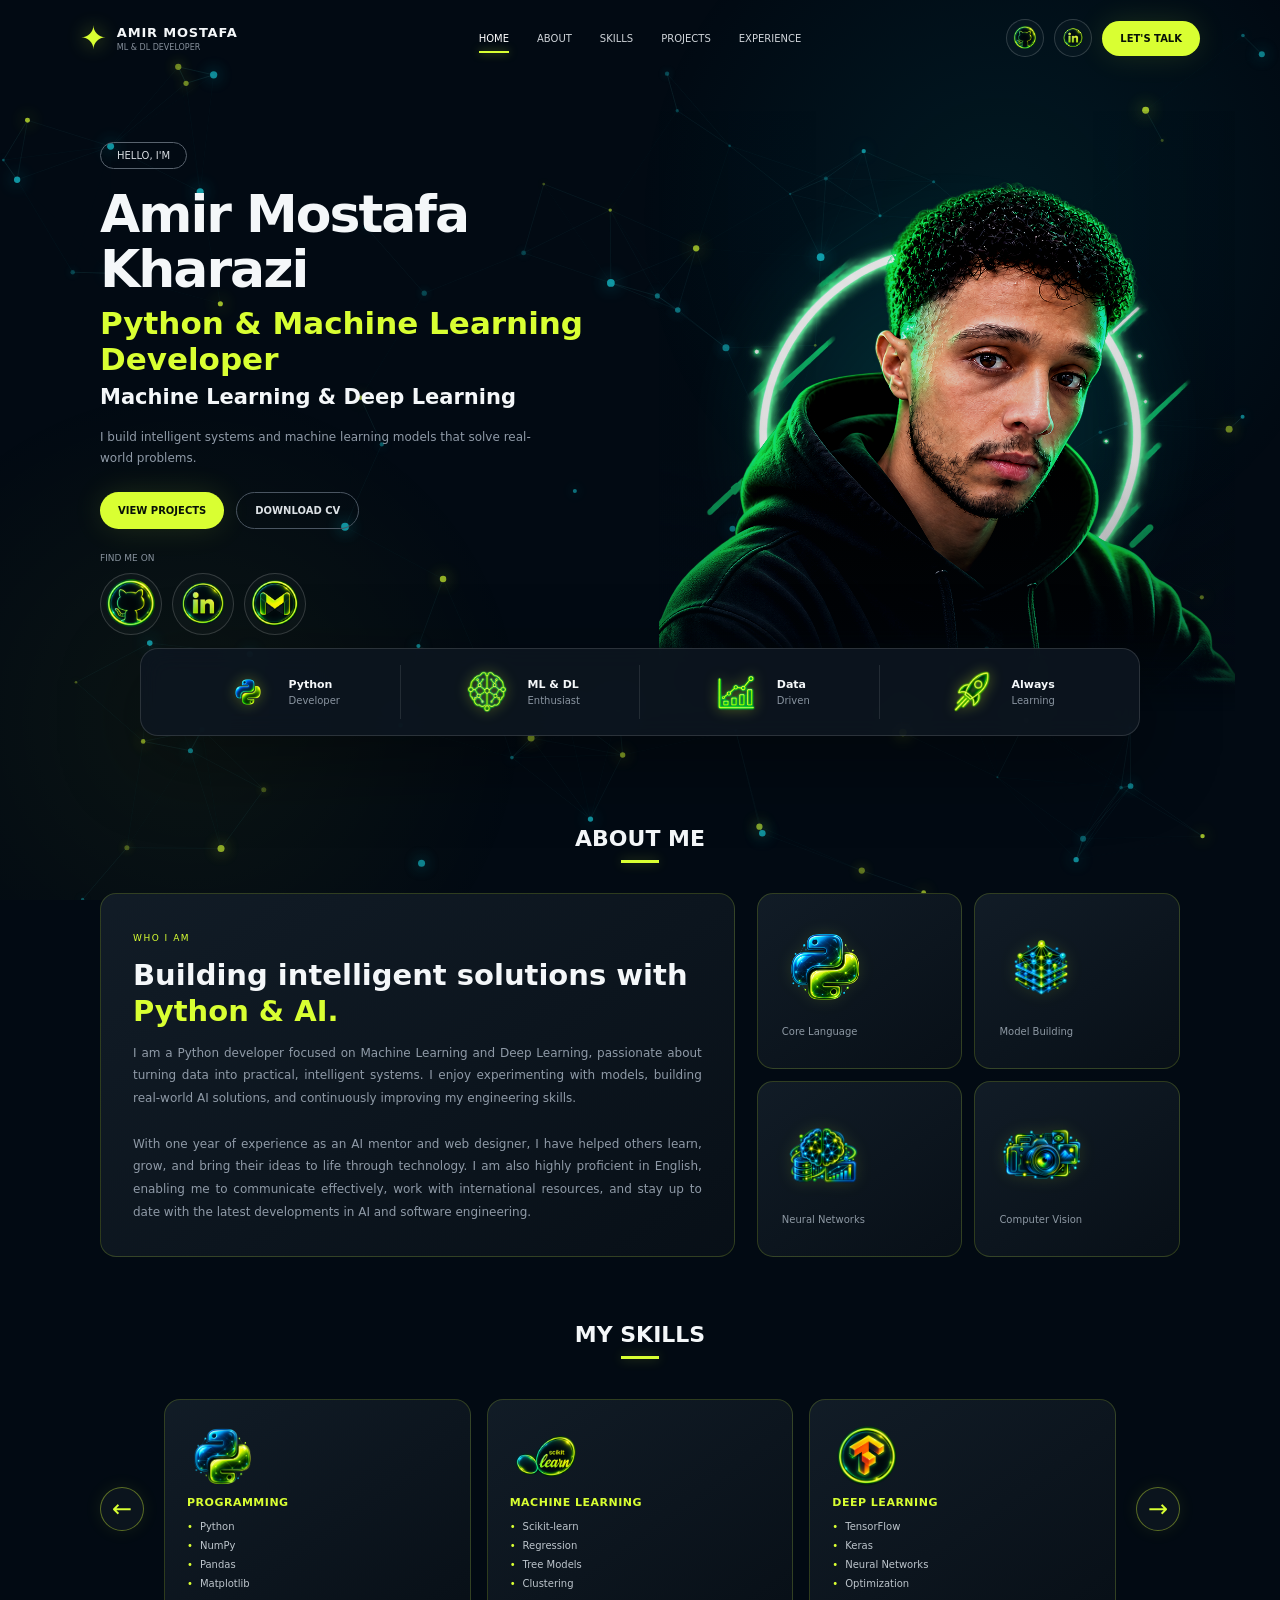
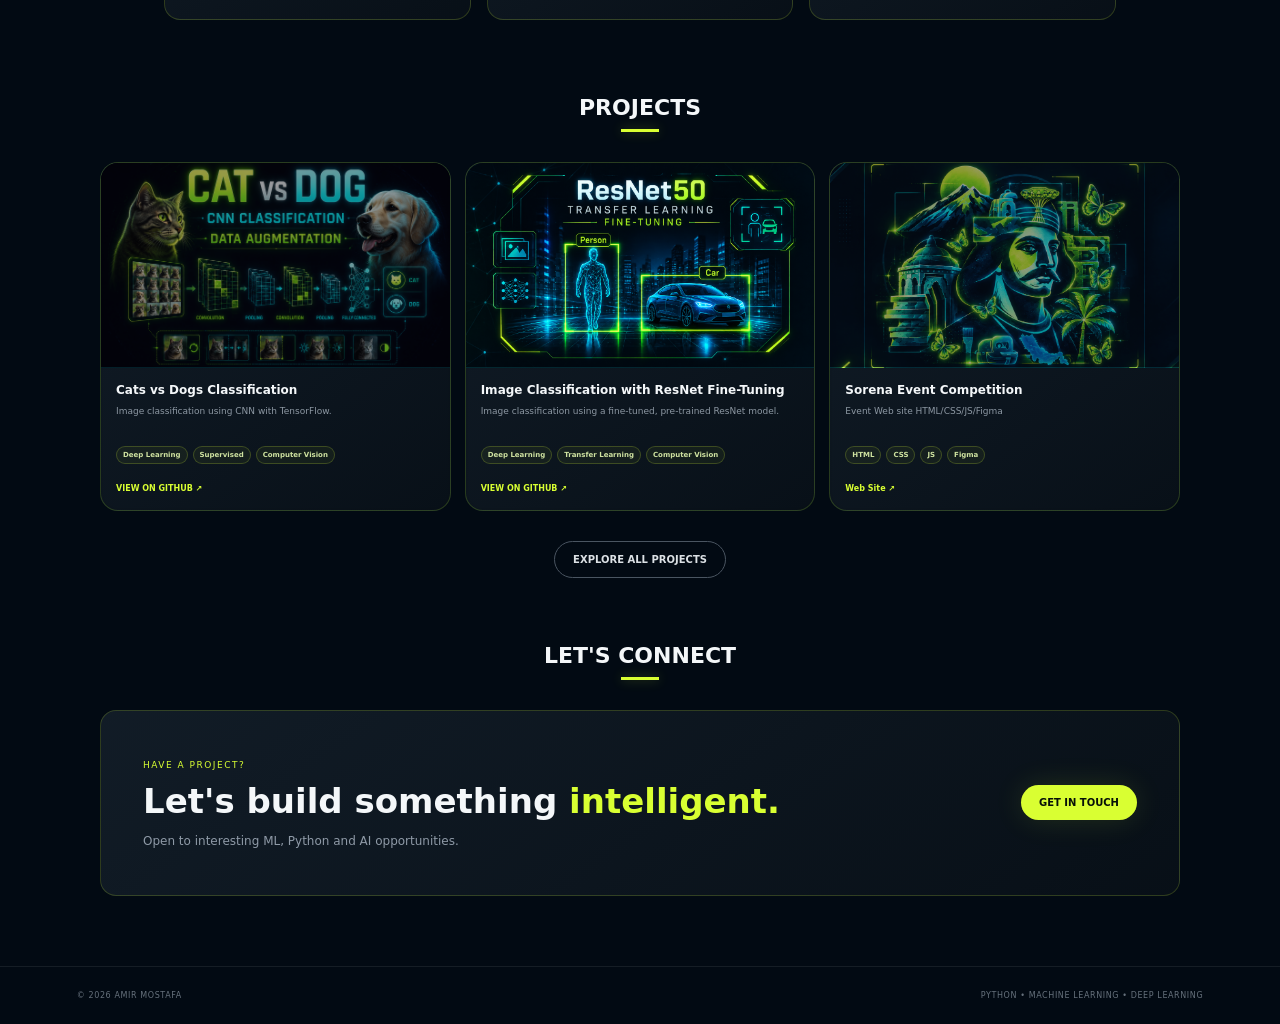
==== commit e024e6b4: "update website" ====
--- a/index.html
+++ b/index.html
@@ -323,42 +323,49 @@
 
     <section class="section projects" id="projects">
       <div class="section-heading reveal"><span>PROJECTS</span><i></i></div>
-      <div class="projects-grid">
-        <article class="project-card reveal" data-tags="deep-learning supervised computer-vision">
-          <a class="project-card-link" href="https://github.com/python-is-life2022/Cats-vs-Dogs-Image-Classification-CNN" target="_blank" rel="noopener noreferrer" aria-label="View Cats vs Dogs Classification on GitHub"></a>
-          <div class="project-art dogscats"></div>
-          <div class="project-body">
-            <h3>Cats vs Dogs Classification</h3>
-            <p>Image classification using CNN with TensorFlow.</p>
-            <div class="tags">
-              <b>Deep Learning</b>
-              <b>Supervised</b>
-              <b>Computer Vision</b>
-            </div>
-            <a href="https://github.com/python-is-life2022/Cats-vs-Dogs-Image-Classification-CNN" target="_blank" rel="noopener noreferrer">VIEW ON GITHUB ↗</a>
-          </div>
-        </article>
-
-        <article class="project-card reveal" data-tags="deep-learning supervised computer-vision">
-          <a class="project-card-link" href="https://github.com/python-is-life2022/image-classification-resnet-finetuning" target="_blank" rel="noopener noreferrer" aria-label="View Image Classification with ResNet Fine-Tuning on GitHub"></a>
-          <div class="project-art resnet"></div>
-          <div class="project-body">
-            <h3>Image Classification with ResNet Fine-Tuning</h3>
-            <p>Image classification using a fine-tuned, pre-trained ResNet model.</p>
-            <div class="tags"><b>Deep Learning</b><b>Transfer Learning</b><b>Computer Vision</b></div>
-            <a href="https://github.com/python-is-life2022/image-classification-resnet-finetuning" target="_blank" rel="noopener noreferrer">VIEW ON GITHUB ↗</a>
-          </div>
-        </article>
-
-        <article class="project-card reveal" data-tags="web-design">
-          <a class="project-card-link" href="https://sorena-competition.com/" target="_blank" rel="noopener noreferrer" aria-label="Visit Sorena Event Competition website"></a>
-          <div class="project-art sorena-competition"><i></i><i></i><i></i><i></i><i></i><i></i><i></i><i></i><i></i><i></i></div>
-          <div class="project-body">
-             <h3>Sorena Event Competition</h3>
-             <p>Event Web site HTML/CSS/JS/Figma</p>
-             <div class="tags"><b>HTML</b><b>CSS</b><b>JS</b><b>Figma</b></div>
-             <a href="https://sorena-competition.com/" target="_blank" rel="noopener noreferrer">Web Site ↗</a></div>
-        </article>
+      <div class="projects-slider reveal">
+        <button class="projects-arrow projects-prev" type="button" aria-label="Previous projects">←</button>
+        <div class="projects-viewport" role="region" aria-label="Featured projects">
+          <div class="projects-grid">
+            <article class="project-card reveal" data-tags="deep-learning supervised computer-vision">
+              <a class="project-card-link" href="https://github.com/python-is-life2022/Cats-vs-Dogs-Image-Classification-CNN" target="_blank" rel="noopener noreferrer" aria-label="View Cats vs Dogs Classification on GitHub"></a>
+              <div class="project-art dogscats"></div>
+              <div class="project-body">
+                <h3>Cats vs Dogs Classification</h3>
+                <p>Image classification using CNN with TensorFlow.</p>
+                <div class="tags">
+                  <b>Deep Learning</b>
+                  <b>Supervised</b>
+                  <b>Computer Vision</b>
+                </div>
+                <a href="https://github.com/python-is-life2022/Cats-vs-Dogs-Image-Classification-CNN" target="_blank" rel="noopener noreferrer">VIEW ON GITHUB ↗</a>
+              </div>
+            </article>
+
+            <article class="project-card reveal" data-tags="deep-learning supervised computer-vision">
+              <a class="project-card-link" href="https://github.com/python-is-life2022/image-classification-resnet-finetuning" target="_blank" rel="noopener noreferrer" aria-label="View Image Classification with ResNet Fine-Tuning on GitHub"></a>
+              <div class="project-art resnet"></div>
+              <div class="project-body">
+                <h3>Image Classification with ResNet Fine-Tuning</h3>
+                <p>Image classification using a fine-tuned, pre-trained ResNet model.</p>
+                <div class="tags"><b>Deep Learning</b><b>Transfer Learning</b><b>Computer Vision</b></div>
+                <a href="https://github.com/python-is-life2022/image-classification-resnet-finetuning" target="_blank" rel="noopener noreferrer">VIEW ON GITHUB ↗</a>
+              </div>
+            </article>
+
+            <article class="project-card reveal" data-tags="web-design">
+              <a class="project-card-link" href="https://sorena-competition.com/" target="_blank" rel="noopener noreferrer" aria-label="Visit Sorena Event Competition website"></a>
+              <div class="project-art sorena-competition"><i></i><i></i><i></i><i></i><i></i><i></i><i></i><i></i><i></i><i></i></div>
+              <div class="project-body">
+                <h3>Sorena Event Competition</h3>
+                <p>Event Web site HTML/CSS/JS/Figma</p>
+                <div class="tags"><b>HTML</b><b>CSS</b><b>JS</b><b>Figma</b></div>
+                <a href="https://sorena-competition.com/" target="_blank" rel="noopener noreferrer">Web Site ↗</a>
+              </div>
+            </article>
+          </div>
+        </div>
+        <button class="projects-arrow projects-next" type="button" aria-label="Next projects">→</button>
       </div>
       <div class="projects-more reveal">
         <a class="secondary-btn" href="projects.html">EXPLORE ALL PROJECTS</a>
--- a/css/style.css
+++ b/css/style.css
@@ -816,7 +816,8 @@
   transition: transform 0.3s ease, border-color 0.3s ease;
 }
 
-.skills-arrow {
+.skills-arrow,
+.projects-arrow {
   width: 44px;
   height: 44px;
   display: grid;
@@ -837,14 +838,16 @@
     color 0.25s ease;
 }
 
-.skills-arrow:hover {
+.skills-arrow:hover,
+.projects-arrow:hover {
   transform: scale(1.12);
   background: var(--lime);
   color: #071008;
   box-shadow: 0 0 24px rgba(217, 255, 50, 0.38);
 }
 
-.skills-arrow:active {
+.skills-arrow:active,
+.projects-arrow:active {
   transform: scale(0.95);
 }
 
@@ -1417,10 +1420,30 @@
     flex: 0 0 calc((100% - 12px) / 2);
   }
 
-  .skills-arrow {
+  .skills-arrow,
+  .projects-arrow {
     width: 38px;
     height: 38px;
     font-size: 20px;
+  }
+}
+
+@media (min-width: 761px) and (max-width: 1050px) {
+  .hero > .hero-visual {
+    height: 640px;
+  }
+
+  .hero > .hero-visual .portrait-frame {
+    -webkit-mask-image: linear-gradient(to right, transparent 0%, #000 24%, #000 100%);
+    mask-image: linear-gradient(to right, transparent 0%, #000 24%, #000 100%);
+  }
+
+  .hero > .hero-visual .portrait-frame img {
+    object-position: center 78%;
+    transform: scale(1.55);
+    border-radius: 0 0 32px 32px;
+    -webkit-mask-image: linear-gradient(to bottom, #000 68%, transparent 100%);
+    mask-image: linear-gradient(to bottom, #000 68%, transparent 100%);
   }
 }
 
@@ -1679,7 +1702,8 @@
     flex: 0 0 100%;
   }
 
-  .skills-arrow {
+  .skills-arrow,
+  .projects-arrow {
     width: 32px;
     height: 32px;
     font-size: 18px;
@@ -1738,9 +1762,7 @@
 }
 
 .project-art.resnet {
-  background-image:
-    radial-gradient(circle at 30% 45%, rgba(217, 255, 50, 0.3), transparent 25%),
-    linear-gradient(135deg, #10243a, #10131d 55%, #172b35);
+  background: url("../assets/images/resnet-object-detection.png") center / cover no-repeat;
 }
 
 .project-art.power-consumption {
@@ -2845,14 +2867,40 @@
 }
 
 .journey-marker > span {
-  position: relative;
+  position: absolute;
+  right: -5px;
+  bottom: -3px;
   z-index: 1;
+  display: grid;
+  width: 18px;
+  height: 18px;
+  place-items: center;
+  border: 1px solid rgba(217, 255, 50, 0.42);
+  border-radius: 50%;
+  background: #0b151e;
+  color: var(--lime);
+  font-size: 8px;
+  line-height: 1;
+}
+
+.journey-marker img {
+  display: block;
+  width: 34px;
+  height: 34px;
+  object-fit: contain;
+  filter: drop-shadow(0 0 5px rgba(24, 217, 232, 0.35));
+  transition: filter 0.3s ease, transform 0.3s ease;
 }
 
 .journey-stop.is-active .journey-marker {
   border-color: var(--lime);
   background: #101c20;
   box-shadow: 0 0 0 8px rgba(2, 10, 19, 0.82), 0 0 30px rgba(217, 255, 50, 0.65);
+}
+
+.journey-stop.is-active .journey-marker img {
+  transform: scale(1.12);
+  filter: drop-shadow(0 0 8px rgba(217, 255, 50, 0.78));
 }
 
 .journey-stop:nth-of-type(odd) .journey-marker {
@@ -3022,13 +3070,14 @@
   padding: 28px;
 }
 
-.journey-branch-number {
+.journey-branch-icon {
   position: absolute;
   top: 22px;
   right: 24px;
-  color: rgba(217, 255, 50, 0.16);
-  font-size: 48px;
-  font-weight: 800;
+  width: 48px;
+  height: 48px;
+  object-fit: contain;
+  filter: drop-shadow(0 0 8px rgba(24, 217, 232, 0.28));
 }
 
 .journey-social {
@@ -3333,8 +3382,10 @@
   .journey-card,
   .journey-card::before,
   .journey-marker,
+  .journey-marker img,
   .journey-car,
-  .journey-social-link {
+  .journey-social-link,
+  .projects:not(.projects-page) .projects-grid {
     transition: none;
     animation: none !important;
   }
@@ -3344,14 +3395,52 @@
   grid-template-columns: repeat(3, minmax(0, 1fr));
 }
 
+.projects:not(.projects-page) .projects-arrow {
+  display: none;
+}
+
 @media (max-width: 950px) {
+  .projects:not(.projects-page) .projects-slider {
+    display: flex;
+    align-items: center;
+    gap: 12px;
+  }
+
+  .projects:not(.projects-page) .projects-viewport {
+    flex: 1 1 auto;
+    min-width: 0;
+    overflow: hidden;
+    padding: 10px 4px;
+  }
+
   .projects:not(.projects-page) .projects-grid {
-    grid-template-columns: repeat(2, minmax(0, 1fr));
+    display: flex;
+    gap: 12px;
+    width: 100%;
+    transition: transform 0.5s cubic-bezier(0.25, 1, 0.5, 1);
+    will-change: transform;
+  }
+
+  .projects:not(.projects-page) .project-card {
+    flex: 0 0 calc((100% - 12px) / 2);
+    min-width: 0;
+  }
+
+  .projects:not(.projects-page) .projects-arrow {
+    display: grid;
   }
 }
 
 @media (max-width: 500px) {
+  .projects:not(.projects-page) .projects-slider {
+    gap: 8px;
+  }
+
   .projects:not(.projects-page) .projects-grid {
-    grid-template-columns: 1fr;
-  }
-}
+    gap: 8px;
+  }
+
+  .projects:not(.projects-page) .project-card {
+    flex-basis: 100%;
+  }
+}
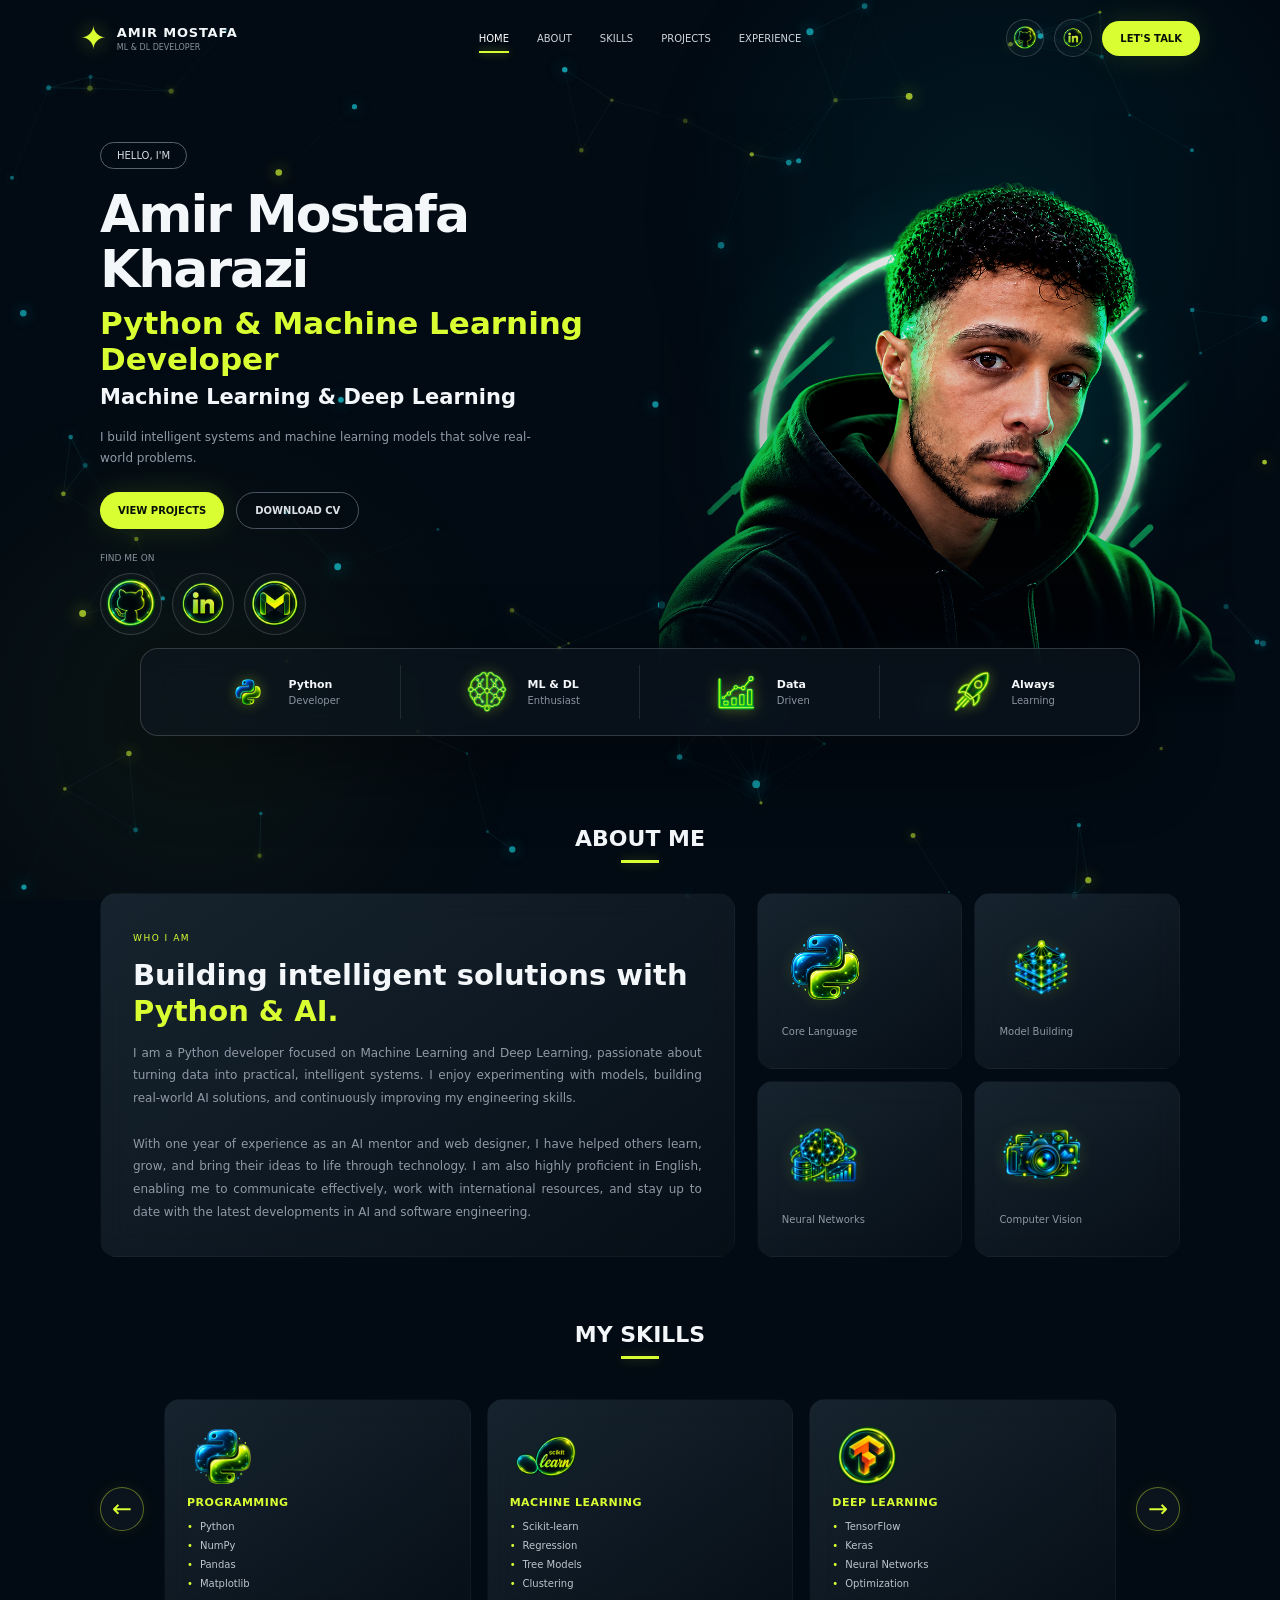
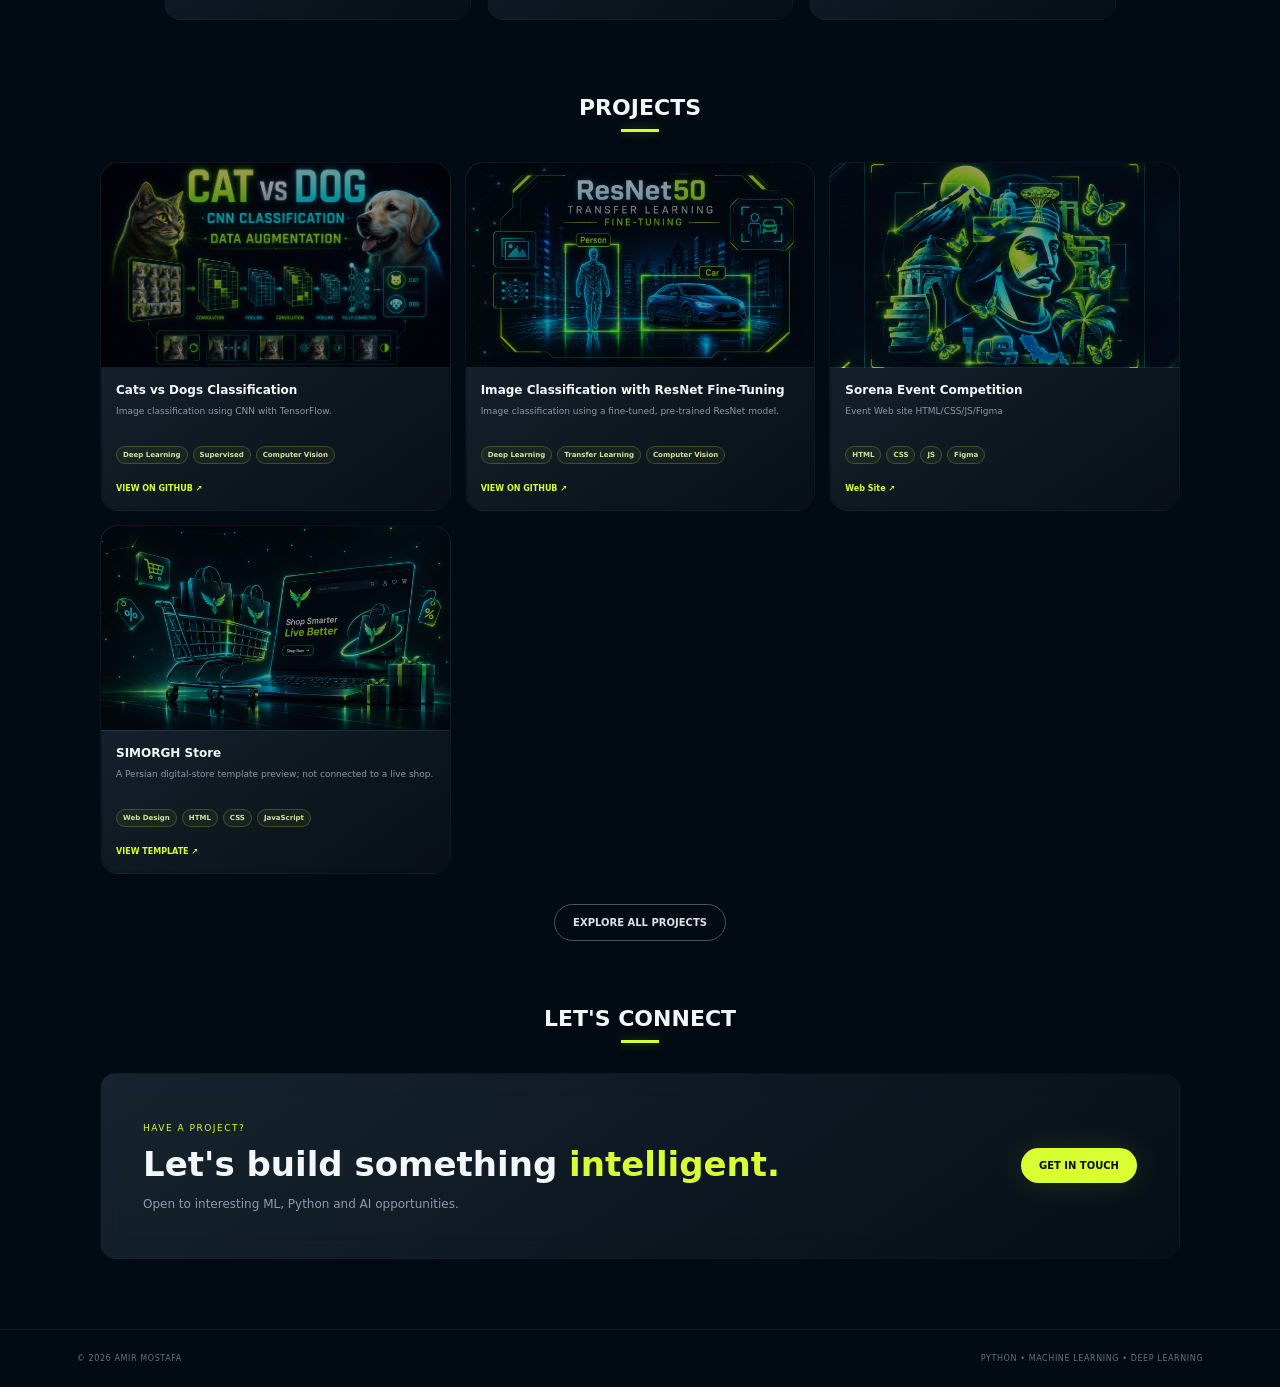
==== commit 714af90c: "add project" ====
--- a/index.html
+++ b/index.html
@@ -363,6 +363,17 @@
                 <a href="https://sorena-competition.com/" target="_blank" rel="noopener noreferrer">Web Site ↗</a>
               </div>
             </article>
+
+            <article class="project-card reveal" data-tags="web-design">
+              <a class="project-card-link" href="projects/simurgh-store/index.html" aria-label="View Simorgh Store template preview"></a>
+              <div class="project-art simurgh-store"></div>
+              <div class="project-body">
+                <h3>SIMORGH Store</h3>
+                <p>A Persian digital-store template preview; not connected to a live shop.</p>
+                <div class="tags"><b>Web Design</b><b>HTML</b><b>CSS</b><b>JavaScript</b></div>
+                <a href="projects/simurgh-store/index.html">VIEW TEMPLATE ↗</a>
+              </div>
+            </article>
           </div>
         </div>
         <button class="projects-arrow projects-next" type="button" aria-label="Next projects">→</button>
--- a/css/style.css
+++ b/css/style.css
@@ -139,20 +139,6 @@
 .navbar > nav a.active::after,
 .navbar > nav a[aria-current="page"]::after {
   transform: scaleX(1);
-}
-
-.talk-btn.active {
-  position: relative;
-}
-
-.talk-btn.active::after {
-  content: "";
-  position: absolute;
-  right: 18px;
-  bottom: 5px;
-  left: 18px;
-  height: 2px;
-  background: #071008;
 }
 
 .nav-actions {
@@ -418,8 +404,9 @@
   background:
     linear-gradient(
       90deg,
-      rgba(2, 10, 19, 0.08),
-      transparent 28%,
+      rgba(2, 10, 19, 0.52),
+      rgba(2, 10, 19, 0.22) 14%,
+      transparent 34%,
       transparent 75%,
       rgba(2, 10, 19, 0.18)
     ),
@@ -906,15 +893,15 @@
   gap: 14px;
   width: 100%;
   margin-bottom: 24px;
-  transition: gap 0.45s ease;
-}
-
-.category-filter:not(.open) .category-scroll-area {
-  display: none;
+  transition: gap 1.1s cubic-bezier(.4, 0, .2, 1);
 }
 
 .category-filter.open {
   gap: 14px;
+}
+
+.category-filter:not(.open) {
+  gap: 0;
 }
 
 .category-toggle {
@@ -935,7 +922,7 @@
   letter-spacing: 0.5px;
   line-height: 1.25;
   cursor: pointer;
-  transition: transform 1.8s cubic-bezier(.16, 1, .3, 1), background 0.25s ease, box-shadow 0.25s ease;
+  transition: transform 1.1s cubic-bezier(.4, 0, .2, 1), background 0.25s ease, box-shadow 0.25s ease;
 }
 
 .category-toggle:hover,
@@ -959,19 +946,23 @@
 
 .category-scroll-area {
   display: flex;
+  flex: 0 1 620px;
   align-items: center;
   gap: 10px;
   min-width: 0;
   width: min(100%, 620px);
   max-width: min(100%, 620px);
-}
-
-.category-filter.open .category-scroll-area {
-  animation: category-area-reveal 1.15s cubic-bezier(.16, 1, .3, 1) both;
-}
-
-.filters:not([hidden]) {
-  animation: categories-reveal 0.8s ease both;
+  overflow: hidden;
+  transition:
+    flex-basis 1.1s cubic-bezier(.4, 0, .2, 1),
+    width 1.1s cubic-bezier(.4, 0, .2, 1),
+    max-width 1.1s cubic-bezier(.4, 0, .2, 1);
+}
+
+.category-filter:not(.open) .category-scroll-area {
+  flex: 0 0 0;
+  width: 0;
+  max-width: 0;
 }
 
 .filters {
@@ -1005,10 +996,38 @@
   font-size: 9px;
   white-space: nowrap;
   cursor: pointer;
-  transition: 0.25s ease;
+  opacity: 0;
+  transform: translateX(18px) scale(0.96);
+  transition:
+    opacity 0.3s ease var(--category-item-delay, 0s),
+    transform 0.3s cubic-bezier(.4, 0, .2, 1) var(--category-item-delay, 0s),
+    background 0.25s ease,
+    color 0.25s ease;
   direction: ltr;
-  animation: category-item-reveal 0.85s both;
-}
+}
+
+.category-filter.open .filter {
+  opacity: 1;
+  transform: translateX(0) scale(1);
+}
+
+.category-filter.open .filter:nth-child(1) { --category-item-delay: 0s; }
+.category-filter.open .filter:nth-child(2) { --category-item-delay: 0.11s; }
+.category-filter.open .filter:nth-child(3) { --category-item-delay: 0.22s; }
+.category-filter.open .filter:nth-child(4) { --category-item-delay: 0.33s; }
+.category-filter.open .filter:nth-child(5) { --category-item-delay: 0.44s; }
+.category-filter.open .filter:nth-child(6) { --category-item-delay: 0.55s; }
+.category-filter.open .filter:nth-child(7) { --category-item-delay: 0.66s; }
+.category-filter.open .filter:nth-child(8) { --category-item-delay: 0.77s; }
+
+.category-filter:not(.open) .filter:nth-child(1) { --category-item-delay: 0.77s; }
+.category-filter:not(.open) .filter:nth-child(2) { --category-item-delay: 0.66s; }
+.category-filter:not(.open) .filter:nth-child(3) { --category-item-delay: 0.55s; }
+.category-filter:not(.open) .filter:nth-child(4) { --category-item-delay: 0.44s; }
+.category-filter:not(.open) .filter:nth-child(5) { --category-item-delay: 0.33s; }
+.category-filter:not(.open) .filter:nth-child(6) { --category-item-delay: 0.22s; }
+.category-filter:not(.open) .filter:nth-child(7) { --category-item-delay: 0.11s; }
+.category-filter:not(.open) .filter:nth-child(8) { --category-item-delay: 0s; }
 
 .category-next {
   display: inline-flex;
@@ -1040,50 +1059,12 @@
   transform: rotate(360deg);
 }
 
-@keyframes categories-reveal {
-  from {
-    opacity: 0;
-    transform: translateX(28px);
-  }
-
-  @keyframes category-area-reveal {
-    from {
-      opacity: 0;
-      transform: translateX(24px);
-    }
-    to {
-      opacity: 1;
-      transform: translateX(0);
-    }
-  }
-  to {
-    opacity: 1;
-    transform: translateX(0);
-  }
-}
-
-.filters:not([hidden]) .filter:nth-child(1) { animation-delay: 0.08s; }
-.filters:not([hidden]) .filter:nth-child(2) { animation-delay: 0.18s; }
-.filters:not([hidden]) .filter:nth-child(3) { animation-delay: 0.28s; }
-.filters:not([hidden]) .filter:nth-child(4) { animation-delay: 0.38s; }
-.filters:not([hidden]) .filter:nth-child(5) { animation-delay: 0.48s; }
-.filters:not([hidden]) .filter:nth-child(6) { animation-delay: 0.58s; }
-.filters:not([hidden]) .filter:nth-child(7) { animation-delay: 0.68s; }
-.filters:not([hidden]) .filter:nth-child(8) { animation-delay: 0.78s; }
-
-@keyframes category-item-reveal {
-  from {
-    opacity: 0;
-    transform: translateX(22px) scale(0.96);
-  }
-  to {
-    opacity: 1;
-    transform: translateX(0) scale(1);
-  }
-}
-
 @media (max-width: 760px) {
   .category-filter {
+    gap: 8px;
+  }
+
+  .category-filter.open {
     gap: 8px;
   }
 
@@ -1096,9 +1077,15 @@
   }
 
   .category-scroll-area {
-    flex: 1 1 auto;
-    width: auto;
-    max-width: none;
+    flex: 0 1 calc(100% - 66px);
+    width: calc(100% - 66px);
+    max-width: calc(100% - 66px);
+  }
+
+  .category-filter:not(.open) .category-scroll-area {
+    flex: 0 0 0;
+    width: 0;
+    max-width: 0;
   }
 
   .category-filter.open .category-toggle {
@@ -1780,36 +1767,7 @@
 }
 
 
-.project-art.cifar::after {
-    content: '';
-    position: absolute;
-    top: 0;
-    left: 0;
-    width: 100%;
-    height: 100%;
-    background: rgba(5, 6, 13, 0.4); 
-    transition: background 0.3s ease;
-}
-
-.project-card:hover .project-art.cifar::after {
-    background: rgba(5, 6, 13, 0.1); 
-}
 /*co2*/
-.project-art.co2::after {
-    content: '';
-    position: absolute;
-    top: 0;
-    left: 0;
-    width: 100%;
-    height: 100%;
-    background: rgba(5, 6, 13, 0.4); 
-    transition: background 0.3s ease;
-}
-
-.project-card:hover .project-art.co2::after {
-    background: rgba(5, 6, 13, 0.1); 
-}
-
 .project-art.co2{
     background-image: url('../assets/images/co2.png');
     background-size: cover;
@@ -1821,21 +1779,6 @@
     background: url("../assets/images/co2.png") center center / cover no-repeat !important;
 }
 /*Website*/
-.project-art.sorena-competition::after {
-    content: '';
-    position: absolute;
-    top: 0;
-    left: 0;
-    width: 100%;
-    height: 100%;
-    background: rgba(5, 6, 13, 0.4); 
-    transition: background 0.3s ease;
-}
-
-.project-card:hover .project-art.sorena-competition::after {
-    background: rgba(5, 6, 13, 0.1); 
-}
-
 .project-art.sorena-competition {
     background-image: url('../assets/images/sorena-competition.png');
     background-size: cover;
@@ -1847,26 +1790,15 @@
     background: url("../assets/images/sorena-competition.png") center center / cover no-repeat !important;
 }
 
+.project-art.simurgh-store {
+    background: url("../assets/images/simurgh-store.png") center center / cover no-repeat !important;
+}
+
 .project-art.digits {
     background-image: url('../assets/images/persian-digits.png');
     background-size: cover;
     background-position: center 42%;
     position: relative;
-}
-
-.project-art.digits::after {
-    content: '';
-    position: absolute;
-    top: 0;
-    left: 0;
-    width: 100%;
-    height: 100%;
-    background: rgba(5, 6, 13, 0.4); 
-    transition: background 0.3s ease;
-}
-
-.project-card:hover .project-art.digits::after {
-    background: rgba(5, 6, 13, 0.15);
 }
 
 /* Dogs vs Cats Card Artwork */
@@ -1877,21 +1809,15 @@
   background-repeat: no-repeat;
 }
 
-.project-art.dogscats::after {
-    content: '';
-    position: absolute;
-    top: 0;
-    left: 0;
-    width: 100%;
-    height: 100%;
-    background: rgba(5, 6, 13, 0.4); 
-    transition: background 0.3s ease;
-}
-
-.project-card:hover .project-art.dogscats::after {
-    background: rgba(5, 6, 13, 0.15);
-}
-
+.project-art::after {
+  position: absolute;
+  inset: 0;
+  z-index: 1;
+  background: rgba(5, 6, 13, 0.4);
+  content: "";
+  pointer-events: none;
+  transition: background-color 0.3s ease;
+}
 
 .project-card {
   display: block;
@@ -1965,6 +1891,11 @@
   box-shadow:
     0 12px 30px rgba(0, 245, 212, 0.12),
     0 0 24px rgba(180, 255, 57, 0.08);
+}
+
+.project-card:hover .project-art::after,
+.project-card:focus-within .project-art::after {
+  background-color: rgba(5, 6, 13, 0.1);
 }
 
 .project-card:hover::before {
@@ -2258,25 +2189,6 @@
     display: none;
   }
 
-  .navbar > nav a.active::after {
-    display: block;
-    right: 18px;
-    bottom: 5px;
-    left: 18px;
-    width: auto;
-    transform: scaleX(1);
-  }
-
-  .navbar > nav a[aria-current="page"]::after {
-    display: block;
-    right: 18px;
-    bottom: 5px;
-    left: 18px;
-    width: auto;
-    transform: scaleX(1);
-  }
-
-
   .navbar > nav a {
     width: 100%;
     padding: 13px 18px;
@@ -2339,12 +2251,14 @@
 /* ===== SEO PROJECTS PAGE ===== */
 .projects-more { text-align: center; margin-top: 30px; }
 .projects-page { min-height: calc(100vh - 160px); padding: 70px 0 90px; }
+.projects-page > .journey-social { margin-top: 48px; }
 .projects-hero { max-width: 780px; margin: 0 auto 48px; text-align: center; }
 .projects-hero h1 { margin: 18px 0; font-size: clamp(34px, 6vw, 64px); line-height: 1.08; }
 .projects-hero h1 em { color: var(--lime); font-style: normal; }
 .projects-hero p { color: var(--muted); font-size: 14px; line-height: 1.9; }
 @media (max-width: 760px) {
   .projects-page { padding-top: 35px; }
+  .projects-page > .journey-social { margin-top: 32px; }
   .projects-hero { text-align: left; }
 }
 
@@ -2793,7 +2707,7 @@
   position: absolute;
   top: 0;
   left: 0;
-  z-index: 3;
+  z-index: 1;
   width: 42px;
   height: 26px;
   pointer-events: none;
@@ -2850,7 +2764,7 @@
 .journey-marker {
   position: absolute;
   top: 50%;
-  z-index: 1;
+  z-index: 2;
   display: grid;
   width: 54px;
   height: 54px;
@@ -2863,7 +2777,7 @@
   font-size: 12px;
   font-weight: 800;
   transform: translate(-50%, -50%);
-  transition: box-shadow 0.3s ease, background-color 0.3s ease, border-color 0.3s ease;
+  transition: width 0.3s ease, height 0.3s ease, box-shadow 0.3s ease, background-color 0.3s ease, border-color 0.3s ease;
 }
 
 .journey-marker > span {
@@ -2893,6 +2807,8 @@
 }
 
 .journey-stop.is-active .journey-marker {
+  width: 64px;
+  height: 64px;
   border-color: var(--lime);
   background: #101c20;
   box-shadow: 0 0 0 8px rgba(2, 10, 19, 0.82), 0 0 30px rgba(217, 255, 50, 0.65);
@@ -3223,7 +3139,7 @@
 
   .journey-stop {
     grid-template-columns: 1fr;
-    padding-left: 58px;
+    padding-left: max(88px, calc(16.5vw + 24px));
   }
 
   .journey-stop:nth-of-type(odd) .journey-marker {
@@ -3283,7 +3199,7 @@
   }
 
   .journey-stop {
-    padding-left: 50px;
+    padding-left: max(88px, calc(16.5vw + 24px));
   }
 
   .journey-marker {
@@ -3292,6 +3208,11 @@
     font-size: 10px;
   }
 
+  .journey-stop.is-active .journey-marker {
+    width: 50px;
+    height: 50px;
+  }
+
   .journey-stop:nth-of-type(odd) .journey-marker {
     left: 10%;
   }
@@ -3306,7 +3227,7 @@
   }
 
   .journey-card {
-    padding: 19px;
+    padding: 16px;
   }
 
   .journey-card h3 {
@@ -3444,3 +3365,159 @@
     flex-basis: 100%;
   }
 }
+
+.about-card,
+.stat,
+.skill-card,
+.project-card,
+.contact-card,
+.contact-form-card,
+.design-info-card,
+.design-info-item,
+.journey-card,
+.journey-branch-card,
+.experience-contact {
+  border-color: transparent;
+  background: linear-gradient(145deg, rgba(28, 42, 54, 0.8), rgba(8, 16, 24, 0.78));
+  -webkit-backdrop-filter: blur(14px);
+  backdrop-filter: blur(14px);
+}
+
+.about-card,
+.stat,
+.skill-card,
+.contact-card,
+.contact-form-card,
+.design-info-card,
+.design-info-item,
+.journey-branch-card,
+.experience-contact {
+  position: relative;
+  isolation: isolate;
+}
+
+.about-card::before,
+.stat::before,
+.skill-card::before,
+.contact-card::before,
+.contact-form-card::before,
+.design-info-card::before,
+.design-info-item::before,
+.journey-card::before,
+.journey-branch-card::before,
+.experience-contact::before {
+  position: absolute;
+  inset: 0;
+  z-index: 1;
+  padding: 2px;
+  border-radius: inherit;
+  background: conic-gradient(
+    from var(--border-angle),
+    transparent 0deg 285deg,
+    #00f5d4 310deg,
+    #b4ff39 335deg,
+    transparent 360deg
+  );
+  content: "";
+  opacity: 0;
+  pointer-events: none;
+  -webkit-mask:
+    linear-gradient(#fff 0 0) content-box,
+    linear-gradient(#fff 0 0);
+  -webkit-mask-composite: xor;
+  mask:
+    linear-gradient(#fff 0 0) content-box,
+    linear-gradient(#fff 0 0);
+  mask-composite: exclude;
+}
+
+.about-card > *,
+.stat > *,
+.skill-card > *,
+.contact-card > *,
+.contact-form-card > *,
+.design-info-card > *,
+.design-info-item > *,
+.journey-branch-card > :not(.journey-branch-icon),
+.experience-contact > * {
+  position: relative;
+  z-index: 2;
+}
+
+.journey-branch-card > .journey-branch-icon {
+  z-index: 2;
+}
+
+.about-card:hover::before,
+.about-card:focus-within::before,
+.stat:hover::before,
+.stat:focus-within::before,
+.skill-card:hover::before,
+.skill-card:focus-within::before,
+.contact-card:hover::before,
+.contact-card:focus-within::before,
+.contact-form-card:hover::before,
+.contact-form-card:focus-within::before,
+.design-info-card:hover::before,
+.design-info-card:focus-within::before,
+.design-info-item:hover::before,
+.design-info-item:focus-within::before,
+.project-card:hover::before,
+.project-card:focus-visible::before,
+.journey-card:hover::before,
+.journey-card.is-active::before,
+.journey-branch-card:hover::before,
+.journey-branch-card:focus-within::before,
+.experience-contact:hover::before,
+.experience-contact:focus-within::before {
+  opacity: 1;
+  animation: border-spin 2.4s linear infinite;
+}
+
+.about-card:hover,
+.about-card:focus-within,
+.stat:hover,
+.stat:focus-within,
+.skill-card:hover,
+.skill-card:focus-within,
+.project-card:hover,
+.project-card:focus-visible,
+.contact-card:hover,
+.contact-card:focus-within,
+.contact-form-card:hover,
+.contact-form-card:focus-within,
+.design-info-card:hover,
+.design-info-card:focus-within,
+.design-info-item:hover,
+.design-info-item:focus-within,
+.journey-card:hover,
+.journey-card:focus-within,
+.journey-branch-card:hover,
+.journey-branch-card:focus-within,
+.experience-contact:hover,
+.experience-contact:focus-within {
+  border-color: transparent;
+}
+
+.quick-strip,
+.journey-social {
+  border-color: rgba(255, 255, 255, 0.16);
+  background-color: rgba(13, 22, 32, 0.64);
+  -webkit-backdrop-filter: blur(14px);
+  backdrop-filter: blur(14px);
+}
+
+@media (prefers-reduced-motion: reduce) {
+  .about-card::before,
+  .stat::before,
+  .skill-card::before,
+  .contact-card::before,
+  .contact-form-card::before,
+  .design-info-card::before,
+  .design-info-item::before,
+  .journey-card::before,
+  .journey-branch-card::before,
+  .experience-contact::before {
+    animation: none !important;
+  }
+}
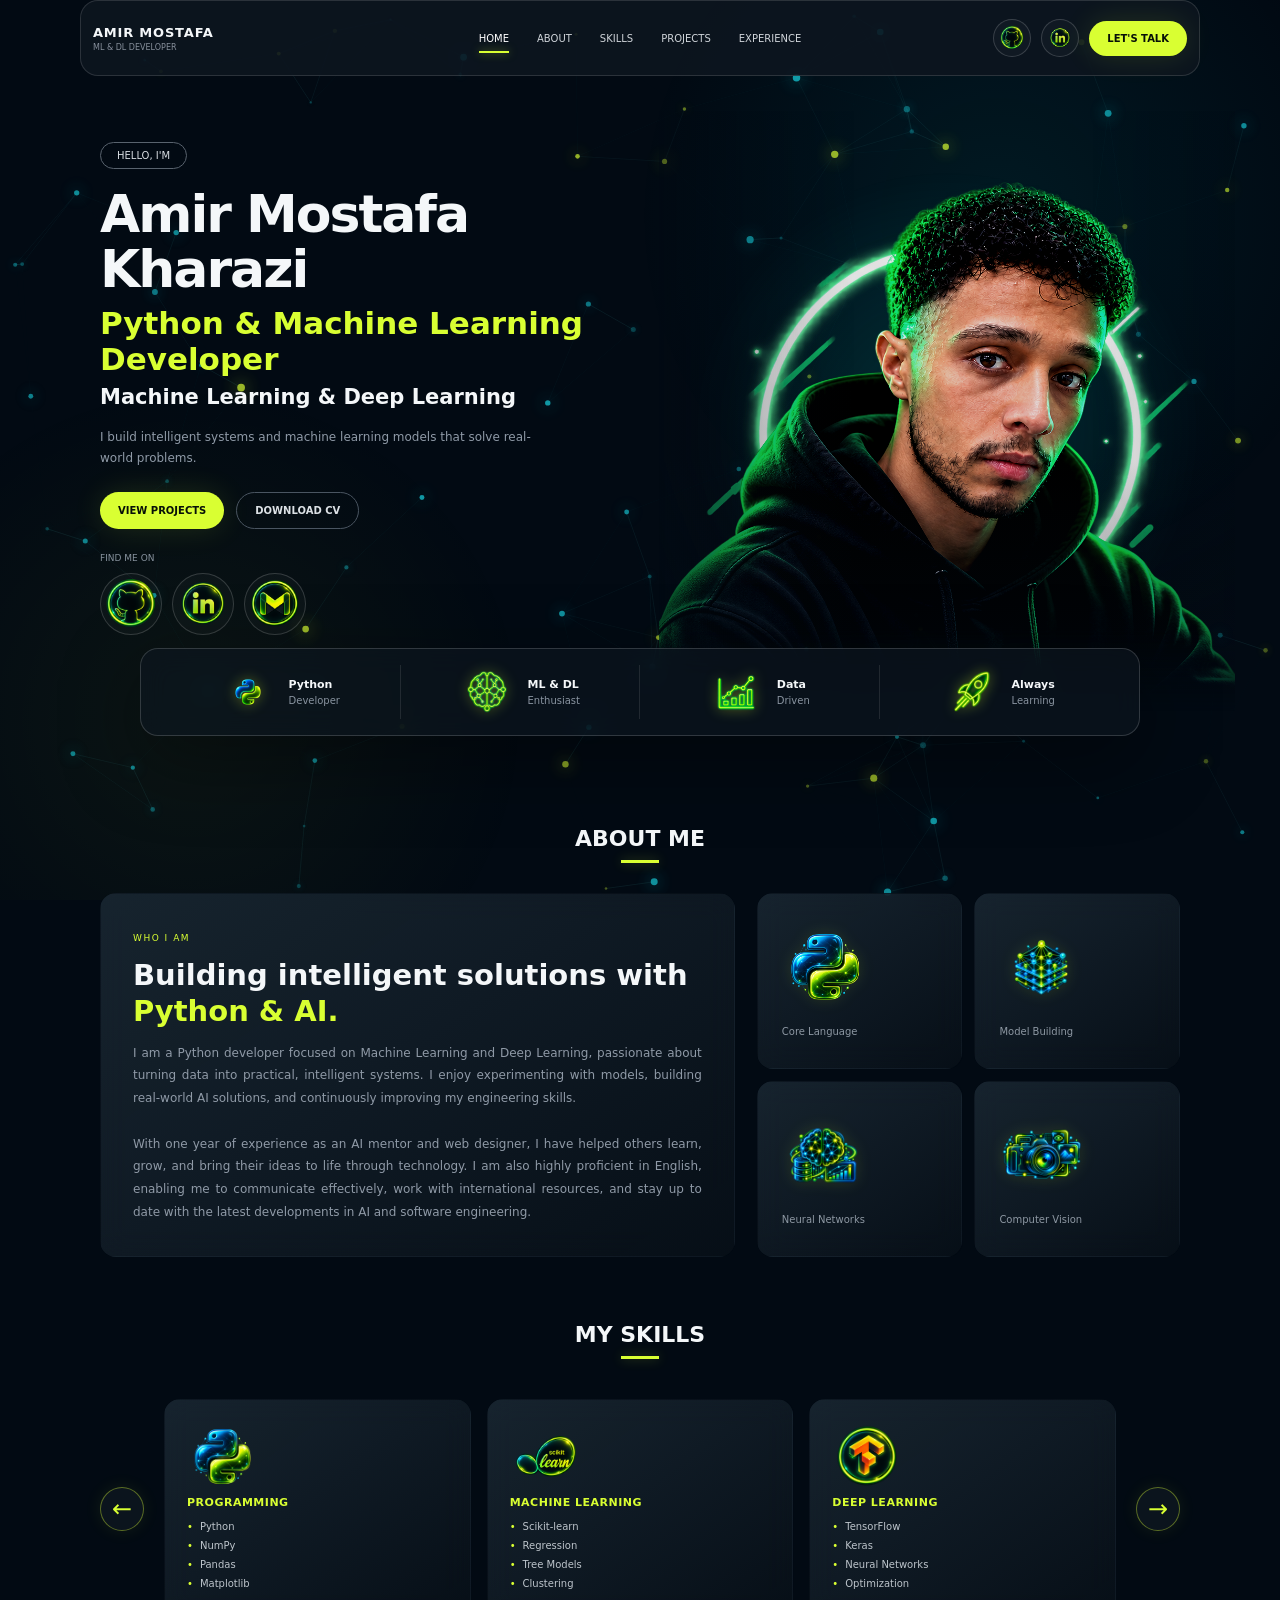
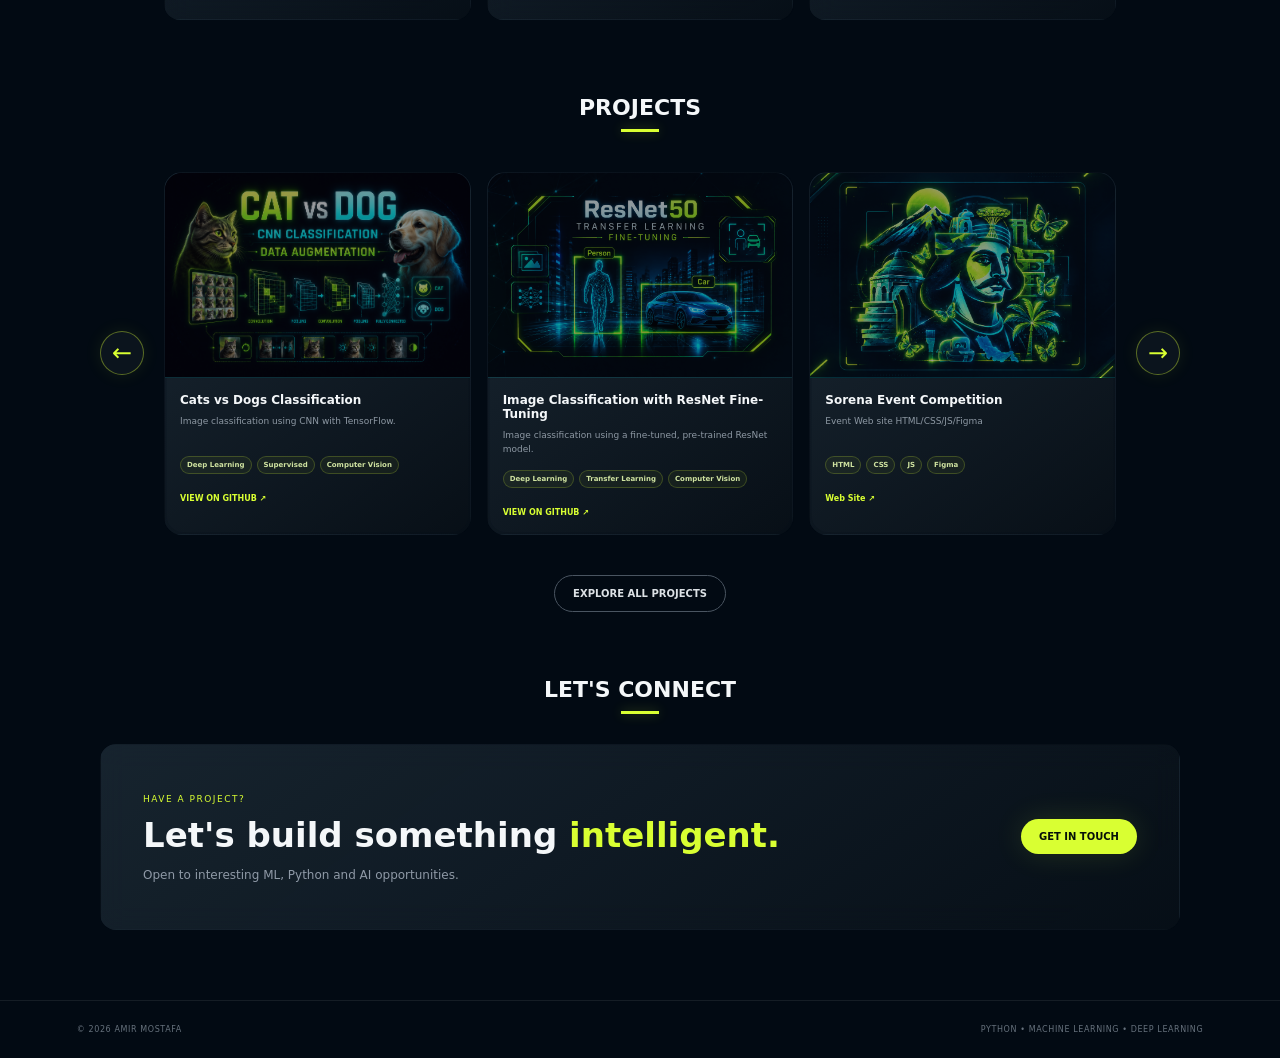
==== commit c2497b49: "update website" ====
--- a/index.html
+++ b/index.html
@@ -64,7 +64,6 @@
 
   <header class="navbar" id="navbar">
     <a class="brand" href="#home" aria-label="Amir Mostafa home">
-      <span class="brand-mark">✦</span>
       <span><strong>AMIR MOSTAFA</strong><small>ML & DL DEVELOPER</small></span>
     </a>
 
@@ -365,13 +364,13 @@
             </article>
 
             <article class="project-card reveal" data-tags="web-design">
-              <a class="project-card-link" href="projects/simurgh-store/index.html" aria-label="View Simorgh Store template preview"></a>
+              <a class="project-card-link" href="https://www.simorgh-store.shop/" aria-label="View Simorgh Store template preview"></a>
               <div class="project-art simurgh-store"></div>
               <div class="project-body">
                 <h3>SIMORGH Store</h3>
                 <p>A Persian digital-store template preview; not connected to a live shop.</p>
                 <div class="tags"><b>Web Design</b><b>HTML</b><b>CSS</b><b>JavaScript</b></div>
-                <a href="projects/simurgh-store/index.html">VIEW TEMPLATE ↗</a>
+                <a href="https://www.simorgh-store.shop/">VIEW TEMPLATE ↗</a>
               </div>
             </article>
           </div>
--- a/css/style.css
+++ b/css/style.css
@@ -8,6 +8,7 @@
   --muted: #8f9aa7;
   --cyan: #18d9e8;
   --max: 1080px;
+  --navbar-height: 76px;
   --shadow: 0 24px 80px rgba(0, 0, 0, 0.42);
 }
 
@@ -20,13 +21,14 @@
 
 html {
   scroll-behavior: smooth;
+  scroll-padding-top: var(--navbar-height);
 }
 
 body {
   font-family: "Space Grotesk", Inter, system-ui, sans-serif;
   background: var(--bg);
   color: var(--text);
-  overflow-x: hidden;
+  overflow-x: clip;
 }
 
 body::before {
@@ -61,10 +63,15 @@
 
 .navbar {
   width: min(1120px, calc(100% - 48px));
-  height: 76px;
+  height: var(--navbar-height);
   margin: auto;
-  position: relative;
+  position: sticky;
+  top: 0;
   z-index: 20;
+  padding-inline: 12px;
+  border: 1px solid rgba(255, 255, 255, 0.13);
+  border-radius: 18px;
+  background: rgba(13, 22, 32, 0.9);
   display: grid;
   grid-template-columns: 1fr auto 1fr;
   align-items: center;
@@ -77,12 +84,6 @@
   display: flex;
   align-items: center;
   gap: 10px;
-}
-
-.brand-mark {
-  font-size: 32px;
-  color: var(--lime);
-  filter: drop-shadow(0 0 10px rgba(217, 255, 50, 0.45));
 }
 
 .brand strong {
@@ -1435,11 +1436,14 @@
 }
 
 @media (max-width: 760px) {
+  :root {
+    --navbar-height: 68px;
+  }
+
   .navbar {
     width: min(100% - 28px, 700px);
     display: flex;
     justify-content: space-between;
-    height: 68px;
   }
 
   .menu-toggle {
@@ -2096,8 +2100,7 @@
     align-items: center;
     justify-content: flex-start;
     gap: 10px;
-    min-height: 68px;
-    height: 68px;
+    min-height: var(--navbar-height);
     overflow: visible;
   }
 
@@ -2219,10 +2222,12 @@
 }
 
 @media (max-width: 500px) {
+  :root {
+    --navbar-height: 66px;
+  }
+
   .navbar {
     gap: 8px;
-    height: 66px;
-    min-height: 66px;
   }
 
   .menu-toggle {
@@ -3312,56 +3317,52 @@
   }
 }
 
-.projects:not(.projects-page) .projects-grid {
-  grid-template-columns: repeat(3, minmax(0, 1fr));
-}
-
-.projects:not(.projects-page) .projects-arrow {
+.projects-slider {
+  display: flex;
+  align-items: center;
+  gap: 16px;
+}
+
+.projects-viewport {
+  flex: 1 1 auto;
+  min-width: 0;
+  overflow-x: auto;
+  padding: 10px 4px;
+  scrollbar-width: none;
+}
+
+.projects-viewport::-webkit-scrollbar {
   display: none;
 }
 
+.projects-slider .projects-grid {
+  display: flex;
+  gap: 16px;
+}
+
+.projects-slider .project-card {
+  flex: 0 0 calc((100% - 32px) / 3);
+  min-width: 0;
+}
+
 @media (max-width: 950px) {
-  .projects:not(.projects-page) .projects-slider {
-    display: flex;
-    align-items: center;
+  .projects-slider,
+  .projects-slider .projects-grid {
     gap: 12px;
   }
 
-  .projects:not(.projects-page) .projects-viewport {
-    flex: 1 1 auto;
-    min-width: 0;
-    overflow: hidden;
-    padding: 10px 4px;
-  }
-
-  .projects:not(.projects-page) .projects-grid {
-    display: flex;
-    gap: 12px;
-    width: 100%;
-    transition: transform 0.5s cubic-bezier(0.25, 1, 0.5, 1);
-    will-change: transform;
-  }
-
-  .projects:not(.projects-page) .project-card {
-    flex: 0 0 calc((100% - 12px) / 2);
-    min-width: 0;
-  }
-
-  .projects:not(.projects-page) .projects-arrow {
-    display: grid;
+  .projects-slider .project-card {
+    flex-basis: calc((100% - 12px) / 2);
   }
 }
 
 @media (max-width: 500px) {
-  .projects:not(.projects-page) .projects-slider {
+  .projects-slider,
+  .projects-slider .projects-grid {
     gap: 8px;
   }
 
-  .projects:not(.projects-page) .projects-grid {
-    gap: 8px;
-  }
-
-  .projects:not(.projects-page) .project-card {
+  .projects-slider .project-card {
     flex-basis: 100%;
   }
 }
